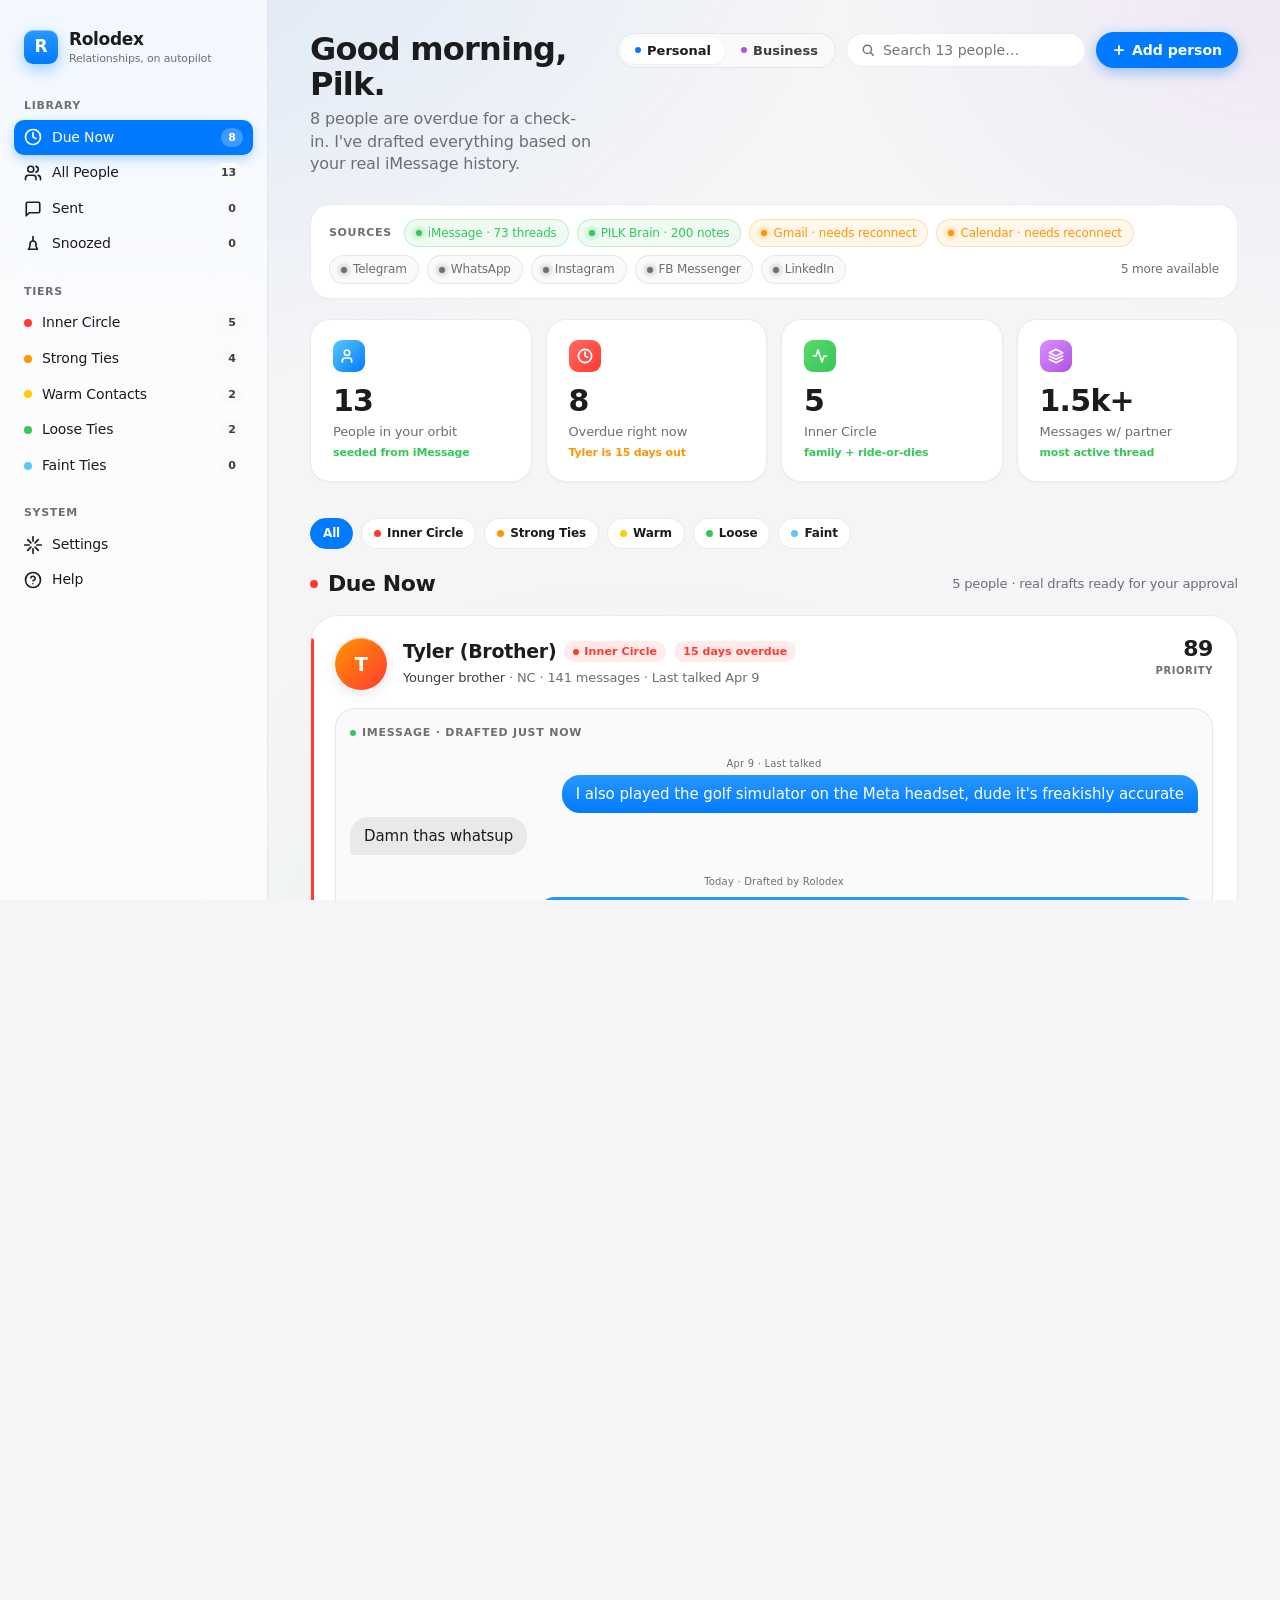
==== app.html @ 4f25acb7 "Initial commit — Rolodex AI session output" ====
<!DOCTYPE html>
<html lang="en">
<head>
  <meta charset="UTF-8">
  <meta name="viewport" content="width=device-width, initial-scale=1.0">
  <meta name="theme-color" content="#007AFF">
  <title>Rolodex — Your relationships, on autopilot</title>
  <style>
    /* ==================================================
       ROLODEX — Apple-grade dashboard
       Designed for macOS Sonoma / iOS 18 aesthetic
       ================================================== */

    :root {
      /* iOS / macOS system colors — light mode */
      --imsg-blue: #007AFF;
      --imsg-blue-dark: #0051D5;
      --imsg-bubble-grad: linear-gradient(180deg, #2997FF 0%, #007AFF 100%);
      --bubble-gray: #E9E9EB;
      --bubble-gray-text: #1c1c1e;

      --red: #FF3B30;
      --orange: #FF9500;
      --yellow: #FFCC00;
      --green: #34C759;
      --teal: #5AC8FA;
      --purple: #AF52DE;
      --pink: #FF2D55;

      --label: #1c1c1e;
      --label-2: #3c3c43;
      --label-3: #6e6e73;
      --label-4: #aeaeb2;

      --bg: #f5f5f7;
      --bg-elev-1: #ffffff;
      --bg-elev-2: #fafafa;
      --bg-tint: rgba(0,122,255,0.06);
      --bg-tint-strong: rgba(0,122,255,0.12);

      --separator: rgba(60,60,67,0.10);
      --separator-strong: rgba(60,60,67,0.18);

      --shadow-sm: 0 1px 2px rgba(0,0,0,0.04);
      --shadow-md: 0 4px 16px rgba(0,0,0,0.06);
      --shadow-lg: 0 16px 40px rgba(0,0,0,0.08);
      --shadow-xl: 0 24px 60px rgba(0,0,0,0.12);

      --radius-sm: 10px;
      --radius-md: 14px;
      --radius-lg: 20px;
      --radius-xl: 28px;
      --radius-pill: 980px;

      --ease-out-quint: cubic-bezier(0.22, 1, 0.36, 1);
      --ease-spring: cubic-bezier(0.34, 1.56, 0.64, 1);
    }

    @media (prefers-color-scheme: dark) {
      :root {
        --bubble-gray: #2c2c2e;
        --bubble-gray-text: #f2f2f7;

        --label: #ffffff;
        --label-2: rgba(235,235,245,0.78);
        --label-3: rgba(235,235,245,0.55);
        --label-4: rgba(235,235,245,0.30);

        --bg: #000000;
        --bg-elev-1: #1c1c1e;
        --bg-elev-2: #2c2c2e;
        --bg-tint: rgba(10,132,255,0.16);
        --bg-tint-strong: rgba(10,132,255,0.28);

        --separator: rgba(255,255,255,0.08);
        --separator-strong: rgba(255,255,255,0.14);

        --shadow-sm: 0 1px 2px rgba(0,0,0,0.20);
        --shadow-md: 0 4px 16px rgba(0,0,0,0.30);
        --shadow-lg: 0 16px 40px rgba(0,0,0,0.40);
        --shadow-xl: 0 24px 60px rgba(0,0,0,0.50);
      }
    }

    *, *::before, *::after { box-sizing: border-box; margin: 0; padding: 0; }

    html, body {
      height: 100%;
      overflow-x: hidden;
    }

    body {
      font-family: -apple-system, BlinkMacSystemFont, "SF Pro Display", "SF Pro Text", "Helvetica Neue", system-ui, sans-serif;
      font-size: 15px;
      line-height: 1.4;
      letter-spacing: -0.01em;
      color: var(--label);
      background: var(--bg);
      -webkit-font-smoothing: antialiased;
      -moz-osx-font-smoothing: grayscale;
      text-rendering: optimizeLegibility;
    }

    /* mesh gradient background for depth */
    body::before {
      content: "";
      position: fixed;
      inset: 0;
      pointer-events: none;
      background:
        radial-gradient(1200px 800px at 10% -10%, rgba(0,122,255,0.10), transparent 60%),
        radial-gradient(800px 600px at 100% 0%, rgba(175,82,222,0.08), transparent 55%),
        radial-gradient(900px 700px at 50% 110%, rgba(52,199,89,0.06), transparent 60%);
      z-index: 0;
    }

    button { font-family: inherit; cursor: pointer; }

    /* =================== APP SHELL =================== */

    .app {
      display: grid;
      grid-template-columns: 268px 1fr;
      min-height: 100vh;
      position: relative;
      z-index: 1;
    }

    /* =================== SIDEBAR =================== */

    .sidebar {
      background: rgba(255,255,255,0.65);
      backdrop-filter: saturate(180%) blur(24px);
      -webkit-backdrop-filter: saturate(180%) blur(24px);
      border-right: 1px solid var(--separator);
      padding: 22px 14px;
      position: sticky;
      top: 0;
      height: 100vh;
      overflow-y: auto;
    }

    @media (prefers-color-scheme: dark) {
      .sidebar { background: rgba(28,28,30,0.65); }
    }

    .brand {
      display: flex;
      align-items: center;
      gap: 11px;
      padding: 6px 10px;
      margin-bottom: 26px;
    }

    .brand-mark {
      width: 34px; height: 34px;
      border-radius: 9px;
      background: var(--imsg-bubble-grad);
      display: grid; place-items: center;
      color: white; font-weight: 700;
      font-size: 17px;
      box-shadow:
        inset 0 1px 0 rgba(255,255,255,0.4),
        0 6px 16px rgba(0,122,255,0.35);
      letter-spacing: -0.02em;
    }

    .brand-name {
      font-size: 17px;
      font-weight: 600;
      letter-spacing: -0.02em;
    }

    .brand-tag {
      font-size: 11px;
      color: var(--label-3);
      margin-top: -1px;
    }

    .nav-section { margin-bottom: 22px; }

    .nav-label {
      font-size: 11px;
      font-weight: 600;
      color: var(--label-3);
      text-transform: uppercase;
      letter-spacing: 0.06em;
      padding: 0 10px;
      margin-bottom: 6px;
    }

    .nav-item {
      display: flex;
      align-items: center;
      gap: 10px;
      padding: 8px 10px;
      border-radius: var(--radius-sm);
      cursor: pointer;
      font-size: 14px;
      font-weight: 500;
      color: var(--label);
      transition: background 0.15s ease, transform 0.15s ease;
      user-select: none;
    }

    .nav-item:hover { background: var(--bg-tint); }
    .nav-item:active { transform: scale(0.98); }

    .nav-item.active {
      background: var(--imsg-blue);
      color: white;
      box-shadow: 0 4px 12px rgba(0,122,255,0.3);
    }
    .nav-item.active .nav-count { background: rgba(255,255,255,0.25); color: white; }

    .nav-icon {
      width: 18px; height: 18px;
      display: grid; place-items: center;
      flex-shrink: 0;
    }

    .nav-icon svg { width: 100%; height: 100%; }

    .nav-label-text { flex: 1; }

    .nav-count {
      font-size: 11px;
      font-weight: 600;
      padding: 2px 7px;
      border-radius: 980px;
      background: var(--bg-elev-2);
      color: var(--label-2);
      min-width: 22px;
      text-align: center;
    }

    .tier-dot {
      width: 8px; height: 8px;
      border-radius: 50%;
      flex-shrink: 0;
    }

    /* =================== MAIN =================== */

    .main {
      padding: 32px 42px 80px;
      max-width: 1240px;
    }

    .topbar {
      display: flex;
      justify-content: space-between;
      align-items: flex-start;
      margin-bottom: 28px;
      gap: 24px;
    }

    .greet h1 {
      font-size: 32px;
      font-weight: 700;
      letter-spacing: -0.025em;
      line-height: 1.1;
    }

    .greet p {
      font-size: 16px;
      color: var(--label-3);
      margin-top: 6px;
      font-weight: 400;
    }

    .topbar-actions {
      display: flex;
      gap: 10px;
      align-items: center;
    }

    .search {
      display: flex;
      align-items: center;
      gap: 8px;
      background: var(--bg-elev-1);
      border: 1px solid var(--separator);
      padding: 8px 14px;
      border-radius: var(--radius-pill);
      width: 240px;
      transition: all 0.2s ease;
    }
    .search:focus-within {
      box-shadow: 0 0 0 4px rgba(0,122,255,0.15);
      border-color: var(--imsg-blue);
    }
    .search input {
      flex: 1;
      border: none;
      outline: none;
      background: transparent;
      font-size: 14px;
      font-family: inherit;
      color: var(--label);
    }
    .search svg { color: var(--label-3); flex-shrink: 0; }

    .btn {
      display: inline-flex;
      align-items: center;
      gap: 6px;
      border: none;
      font-weight: 600;
      transition: all 0.15s var(--ease-out-quint);
      white-space: nowrap;
    }

    .btn-primary {
      background: var(--imsg-blue);
      color: white;
      padding: 10px 16px;
      border-radius: var(--radius-pill);
      font-size: 14px;
      box-shadow: 0 4px 14px rgba(0,122,255,0.4);
    }
    .btn-primary:hover { transform: translateY(-1px); box-shadow: 0 6px 20px rgba(0,122,255,0.5); }
    .btn-primary:active { transform: scale(0.98); }

    .btn-secondary {
      background: var(--bg-elev-1);
      color: var(--label);
      padding: 9px 14px;
      border-radius: var(--radius-pill);
      font-size: 13px;
      border: 1px solid var(--separator);
    }
    .btn-secondary:hover { background: var(--bg-elev-2); }

    .btn-ghost {
      background: transparent;
      color: var(--label-2);
      padding: 8px 12px;
      border-radius: var(--radius-pill);
      font-size: 13px;
    }
    .btn-ghost:hover { background: var(--bg-tint); color: var(--imsg-blue); }

    /* =================== STATS =================== */

    .stats {
      display: grid;
      grid-template-columns: repeat(4, 1fr);
      gap: 14px;
      margin-bottom: 36px;
    }

    .stat {
      background: var(--bg-elev-1);
      border-radius: var(--radius-lg);
      padding: 20px 22px;
      box-shadow: var(--shadow-sm);
      transition: all 0.25s var(--ease-out-quint);
      border: 1px solid var(--separator);
      position: relative;
      overflow: hidden;
    }

    .stat:hover {
      transform: translateY(-2px);
      box-shadow: var(--shadow-md);
    }

    .stat-glyph {
      width: 32px; height: 32px;
      border-radius: 9px;
      display: grid; place-items: center;
      margin-bottom: 14px;
      color: white;
    }

    .stat-glyph.blue { background: linear-gradient(135deg, #5AC8FA, #007AFF); }
    .stat-glyph.red { background: linear-gradient(135deg, #FF6961, #FF3B30); }
    .stat-glyph.green { background: linear-gradient(135deg, #5BD968, #34C759); }
    .stat-glyph.purple { background: linear-gradient(135deg, #DA8FFF, #AF52DE); }

    .stat-value {
      font-size: 30px;
      font-weight: 700;
      letter-spacing: -0.025em;
      line-height: 1;
    }

    .stat-label {
      font-size: 13px;
      color: var(--label-3);
      margin-top: 7px;
      font-weight: 500;
    }

    .stat-delta {
      font-size: 11px;
      color: var(--green);
      margin-top: 4px;
      font-weight: 600;
    }

    /* =================== SECTION HEADER =================== */

    .section-head {
      display: flex;
      justify-content: space-between;
      align-items: baseline;
      margin: 8px 0 16px;
    }

    .section-title {
      font-size: 22px;
      font-weight: 700;
      letter-spacing: -0.02em;
      display: flex;
      align-items: center;
      gap: 10px;
    }

    .section-sub {
      font-size: 13px;
      color: var(--label-3);
    }

    /* =================== PERSON CARD =================== */

    .feed { display: grid; gap: 14px; }

    .card {
      background: var(--bg-elev-1);
      border-radius: var(--radius-xl);
      padding: 22px 24px;
      border: 1px solid var(--separator);
      box-shadow: var(--shadow-sm);
      transition: all 0.3s var(--ease-out-quint);
      position: relative;
      overflow: hidden;
    }

    .card:hover {
      box-shadow: var(--shadow-lg);
      transform: translateY(-2px);
      border-color: var(--separator-strong);
    }

    .card-priority-rail {
      position: absolute;
      left: 0; top: 22px; bottom: 22px;
      width: 3px;
      border-radius: 0 3px 3px 0;
      background: var(--label-4);
    }
    .card.tier-1 .card-priority-rail { background: var(--red); }
    .card.tier-2 .card-priority-rail { background: var(--orange); }
    .card.tier-3 .card-priority-rail { background: var(--yellow); }
    .card.tier-4 .card-priority-rail { background: var(--green); }
    .card.tier-5 .card-priority-rail { background: var(--teal); }

    .card-head {
      display: flex;
      gap: 16px;
      align-items: flex-start;
      margin-bottom: 18px;
    }

    .avatar {
      width: 52px; height: 52px;
      border-radius: 50%;
      display: grid; place-items: center;
      color: white;
      font-weight: 600;
      font-size: 19px;
      letter-spacing: -0.02em;
      flex-shrink: 0;
      box-shadow:
        inset 0 1px 0 rgba(255,255,255,0.30),
        0 4px 14px rgba(0,0,0,0.10);
    }
    .avatar-grad-1 { background: linear-gradient(135deg, #FF9500, #FF3B30); }
    .avatar-grad-2 { background: linear-gradient(135deg, #5AC8FA, #007AFF); }
    .avatar-grad-3 { background: linear-gradient(135deg, #34C759, #00C7BE); }
    .avatar-grad-4 { background: linear-gradient(135deg, #AF52DE, #FF2D55); }
    .avatar-grad-5 { background: linear-gradient(135deg, #FFCC00, #FF9500); }
    .avatar-grad-6 { background: linear-gradient(135deg, #007AFF, #5856D6); }

    .person-info { flex: 1; min-width: 0; }

    .person-name-row {
      display: flex;
      align-items: center;
      gap: 8px;
      flex-wrap: wrap;
    }

    .person-name {
      font-size: 19px;
      font-weight: 700;
      letter-spacing: -0.015em;
    }

    .person-tier-pill {
      display: inline-flex;
      align-items: center;
      gap: 5px;
      font-size: 11px;
      padding: 3px 9px;
      border-radius: var(--radius-pill);
      background: var(--bg-tint);
      color: var(--imsg-blue);
      font-weight: 600;
      letter-spacing: 0.01em;
    }

    .person-tier-pill .dot {
      width: 6px; height: 6px;
      border-radius: 50%;
      background: currentColor;
    }

    .person-meta-line {
      font-size: 13px;
      color: var(--label-3);
      margin-top: 4px;
    }

    .person-meta-line strong { color: var(--label-2); font-weight: 500; }

    .due-pill {
      display: inline-flex;
      align-items: center;
      gap: 4px;
      font-size: 11px;
      padding: 3px 9px;
      border-radius: var(--radius-pill);
      font-weight: 600;
      letter-spacing: 0.01em;
    }
    .due-pill.overdue { background: rgba(255,59,48,0.10); color: var(--red); }
    .due-pill.due-soon { background: rgba(255,149,0,0.10); color: var(--orange); }
    .due-pill.scheduled { background: rgba(52,199,89,0.10); color: var(--green); }

    .priority-score {
      text-align: right;
      flex-shrink: 0;
    }

    .priority-score-num {
      font-size: 22px;
      font-weight: 700;
      letter-spacing: -0.02em;
      line-height: 1;
    }
    .priority-score-label {
      font-size: 10px;
      color: var(--label-3);
      text-transform: uppercase;
      letter-spacing: 0.06em;
      font-weight: 600;
      margin-top: 4px;
    }

    /* iMessage thread preview */
    .imsg {
      background: var(--bg-elev-2);
      border-radius: var(--radius-lg);
      padding: 16px 14px 14px;
      margin-bottom: 14px;
      border: 1px solid var(--separator);
    }

    .imsg-head {
      display: flex;
      align-items: center;
      justify-content: space-between;
      margin-bottom: 10px;
    }

    .imsg-title {
      font-size: 11px;
      color: var(--label-3);
      text-transform: uppercase;
      letter-spacing: 0.07em;
      font-weight: 700;
      display: flex; align-items: center; gap: 6px;
    }

    .imsg-spark {
      display: inline-block;
      width: 6px; height: 6px;
      border-radius: 50%;
      background: var(--green);
      box-shadow: 0 0 0 0 rgba(52,199,89,0.5);
      animation: pulse 2s infinite;
    }

    @keyframes pulse {
      0%, 100% { box-shadow: 0 0 0 0 rgba(52,199,89,0.5); }
      50% { box-shadow: 0 0 0 6px rgba(52,199,89,0); }
    }

    .imsg-body {
      display: flex;
      flex-direction: column;
      gap: 4px;
    }

    .bubble-row {
      display: flex;
      max-width: 100%;
    }
    .bubble-row.outbound { justify-content: flex-end; }
    .bubble-row.inbound { justify-content: flex-start; }

    .bubble {
      max-width: 78%;
      padding: 9px 14px;
      border-radius: 18px;
      font-size: 15px;
      line-height: 1.35;
      letter-spacing: -0.005em;
      word-wrap: break-word;
      position: relative;
    }

    .bubble.outbound {
      background: var(--imsg-bubble-grad);
      color: white;
      border-bottom-right-radius: 4px;
    }
    .bubble.outbound + .bubble.outbound { /* no special handling */ }

    .bubble.inbound {
      background: var(--bubble-gray);
      color: var(--bubble-gray-text);
      border-bottom-left-radius: 4px;
    }

    .bubble-meta {
      font-size: 10px;
      color: var(--label-3);
      text-align: center;
      padding: 6px 0 4px;
      letter-spacing: 0.02em;
    }

    .typing {
      display: inline-flex;
      gap: 3px;
      padding: 12px 14px;
      background: var(--bubble-gray);
      border-radius: 18px;
      border-bottom-left-radius: 4px;
    }
    .typing span {
      width: 6px; height: 6px;
      background: var(--label-3);
      border-radius: 50%;
      animation: typingBounce 1.4s infinite;
    }
    .typing span:nth-child(2) { animation-delay: 0.15s; }
    .typing span:nth-child(3) { animation-delay: 0.3s; }
    @keyframes typingBounce {
      0%, 60%, 100% { transform: translateY(0); opacity: 0.5; }
      30% { transform: translateY(-4px); opacity: 1; }
    }

    /* AI draft callout */
    .ai-draft {
      margin-top: 10px;
      padding: 12px 14px;
      background: linear-gradient(135deg, rgba(0,122,255,0.08), rgba(175,82,222,0.06));
      border: 1px solid rgba(0,122,255,0.15);
      border-radius: var(--radius-md);
      font-size: 13px;
    }
    .ai-draft-head {
      display: flex;
      align-items: center;
      gap: 6px;
      font-weight: 700;
      font-size: 11px;
      color: var(--imsg-blue);
      text-transform: uppercase;
      letter-spacing: 0.06em;
      margin-bottom: 4px;
    }
    .ai-draft-body {
      color: var(--label-2);
      font-style: italic;
      line-height: 1.5;
    }

    /* Card actions */
    .card-actions {
      display: flex;
      gap: 8px;
      flex-wrap: wrap;
      align-items: center;
    }

    .icon-btn {
      width: 36px; height: 36px;
      display: grid; place-items: center;
      border-radius: var(--radius-pill);
      background: var(--bg-elev-2);
      color: var(--label-2);
      border: 1px solid var(--separator);
      transition: all 0.15s var(--ease-out-quint);
    }
    .icon-btn:hover {
      transform: translateY(-1px);
      color: var(--imsg-blue);
      border-color: var(--imsg-blue);
    }

    .send-btn {
      background: var(--imsg-blue);
      color: white;
      padding: 9px 16px;
      border-radius: var(--radius-pill);
      font-size: 13px;
      font-weight: 600;
      border: none;
      box-shadow: 0 4px 12px rgba(0,122,255,0.35);
      display: inline-flex;
      align-items: center;
      gap: 6px;
      transition: all 0.2s var(--ease-out-quint);
    }
    .send-btn:hover { transform: translateY(-1px); box-shadow: 0 6px 16px rgba(0,122,255,0.45); }
    .send-btn:active { transform: scale(0.97); }
    .send-btn svg { transition: transform 0.3s var(--ease-spring); }
    .send-btn:hover svg { transform: translateX(2px) rotate(20deg); }

    .actions-spacer { flex: 1; }

    /* =================== INSIGHTS RAIL =================== */

    .insights-grid {
      display: grid;
      grid-template-columns: 1fr 1fr;
      gap: 16px;
      margin: 36px 0;
    }

    .insight-card {
      background: var(--bg-elev-1);
      border-radius: var(--radius-lg);
      padding: 20px 22px;
      border: 1px solid var(--separator);
      box-shadow: var(--shadow-sm);
    }

    .insight-card h3 {
      font-size: 14px;
      font-weight: 600;
      margin-bottom: 14px;
      color: var(--label-2);
      display: flex; align-items: center; gap: 8px;
    }

    .activity-list {
      display: flex;
      flex-direction: column;
      gap: 12px;
    }

    .activity-row {
      display: flex;
      gap: 10px;
      align-items: flex-start;
      font-size: 13px;
    }

    .activity-dot {
      width: 8px; height: 8px;
      border-radius: 50%;
      margin-top: 5px;
      flex-shrink: 0;
    }
    .activity-dot.green { background: var(--green); }
    .activity-dot.blue { background: var(--imsg-blue); }
    .activity-dot.orange { background: var(--orange); }

    .activity-text { flex: 1; color: var(--label-2); }
    .activity-text strong { color: var(--label); font-weight: 600; }
    .activity-time { color: var(--label-3); font-size: 11px; }

    /* =================== TIER LEGEND =================== */

    .tier-bar {
      display: flex;
      gap: 8px;
      margin-bottom: 20px;
      flex-wrap: wrap;
    }
    .tier-chip {
      padding: 6px 12px;
      border-radius: var(--radius-pill);
      font-size: 12px;
      font-weight: 600;
      background: var(--bg-elev-1);
      border: 1px solid var(--separator);
      cursor: pointer;
      display: inline-flex;
      align-items: center;
      gap: 6px;
      transition: all 0.15s ease;
      user-select: none;
    }
    .tier-chip:hover { background: var(--bg-elev-2); }
    .tier-chip.active { background: var(--imsg-blue); color: white; border-color: var(--imsg-blue); }
    .tier-chip .dot { width: 7px; height: 7px; border-radius: 50%; }

    /* =================== EMPTY / FOOTER =================== */

    .footer-cta {
      margin-top: 40px;
      padding: 30px;
      background: linear-gradient(135deg, rgba(0,122,255,0.08), rgba(175,82,222,0.05));
      border: 1px solid rgba(0,122,255,0.15);
      border-radius: var(--radius-xl);
      text-align: center;
    }

    .footer-cta h3 {
      font-size: 22px;
      font-weight: 700;
      letter-spacing: -0.02em;
      margin-bottom: 6px;
    }
    .footer-cta p {
      font-size: 14px;
      color: var(--label-3);
      margin-bottom: 16px;
    }

    /* =================== MODAL =================== */

    .modal-backdrop {
      position: fixed;
      inset: 0;
      background: rgba(0,0,0,0.4);
      backdrop-filter: blur(8px);
      -webkit-backdrop-filter: blur(8px);
      display: none;
      align-items: center;
      justify-content: center;
      z-index: 100;
      animation: fadeIn 0.25s ease forwards;
    }
    .modal-backdrop.show { display: flex; }

    @keyframes fadeIn {
      from { opacity: 0; }
      to { opacity: 1; }
    }

    .modal {
      background: var(--bg-elev-1);
      border-radius: var(--radius-xl);
      width: 92%;
      max-width: 480px;
      max-height: 90vh;
      overflow-y: auto;
      padding: 28px;
      box-shadow: var(--shadow-xl);
      animation: pop 0.35s var(--ease-spring) forwards;
    }

    @keyframes pop {
      from { transform: scale(0.92) translateY(20px); opacity: 0; }
      to { transform: scale(1) translateY(0); opacity: 1; }
    }

    .modal h2 {
      font-size: 22px;
      font-weight: 700;
      letter-spacing: -0.02em;
      margin-bottom: 4px;
    }
    .modal p.sub { font-size: 14px; color: var(--label-3); margin-bottom: 20px; }

    .field { margin-bottom: 14px; }
    .field label {
      font-size: 12px;
      font-weight: 600;
      color: var(--label-2);
      text-transform: uppercase;
      letter-spacing: 0.05em;
      display: block;
      margin-bottom: 6px;
    }
    .field input, .field select, .field textarea {
      width: 100%;
      padding: 11px 14px;
      border: 1px solid var(--separator);
      border-radius: var(--radius-md);
      background: var(--bg-elev-2);
      font-size: 15px;
      font-family: inherit;
      color: var(--label);
      transition: all 0.15s ease;
    }
    .field input:focus, .field select:focus, .field textarea:focus {
      outline: none;
      border-color: var(--imsg-blue);
      box-shadow: 0 0 0 4px rgba(0,122,255,0.15);
    }
    .field textarea { min-height: 70px; resize: vertical; }

    .field-row {
      display: grid;
      grid-template-columns: 1fr 1fr;
      gap: 12px;
    }

    .modal-actions {
      display: flex;
      gap: 10px;
      justify-content: flex-end;
      margin-top: 20px;
    }

    /* =================== TOAST =================== */

    .toast {
      position: fixed;
      bottom: 30px; left: 50%;
      transform: translateX(-50%) translateY(100px);
      background: var(--label);
      color: var(--bg);
      padding: 12px 20px;
      border-radius: var(--radius-pill);
      font-size: 14px;
      font-weight: 500;
      box-shadow: var(--shadow-lg);
      opacity: 0;
      transition: all 0.4s var(--ease-spring);
      z-index: 200;
      display: inline-flex;
      align-items: center;
      gap: 8px;
    }
    .toast.show {
      opacity: 1;
      transform: translateX(-50%) translateY(0);
    }

    /* =================== UTIL =================== */
    .hidden { display: none !important; }

    /* =================== PROFILE PICKER =================== */
    .profile-picker {
      display: inline-flex;
      background: var(--bg-elev-2);
      border: 1px solid var(--separator);
      padding: 3px;
      border-radius: var(--radius-pill);
      gap: 2px;
    }
    .profile-pill {
      padding: 6px 14px;
      border-radius: var(--radius-pill);
      font-size: 13px;
      font-weight: 600;
      color: var(--label-2);
      cursor: pointer;
      border: none;
      background: transparent;
      transition: all 0.15s var(--ease-out-quint);
      display: inline-flex;
      align-items: center;
      gap: 6px;
    }
    .profile-pill:hover { color: var(--label); }
    .profile-pill.active {
      background: var(--bg-elev-1);
      color: var(--label);
      box-shadow: 0 1px 4px rgba(0,0,0,0.06);
    }
    .profile-pill .dot { width: 6px; height: 6px; border-radius: 50%; }

    /* =================== DATA SOURCES STRIP =================== */
    .sources-strip {
      display: flex;
      gap: 8px;
      flex-wrap: wrap;
      padding: 14px 18px;
      background: var(--bg-elev-1);
      border: 1px solid var(--separator);
      border-radius: var(--radius-lg);
      margin-bottom: 20px;
      align-items: center;
    }
    .sources-label {
      font-size: 11px;
      color: var(--label-3);
      text-transform: uppercase;
      letter-spacing: 0.06em;
      font-weight: 700;
      margin-right: 4px;
      flex-shrink: 0;
    }
    .source-chip {
      display: inline-flex;
      align-items: center;
      gap: 6px;
      padding: 5px 11px;
      border-radius: var(--radius-pill);
      font-size: 12px;
      font-weight: 500;
      background: var(--bg-elev-2);
      border: 1px solid var(--separator);
      color: var(--label-2);
      transition: all 0.15s ease;
      cursor: pointer;
      user-select: none;
    }
    .source-chip:hover { border-color: var(--separator-strong); transform: translateY(-1px); }
    .source-chip.connected { background: rgba(52,199,89,0.08); color: var(--green); border-color: rgba(52,199,89,0.25); }
    .source-chip.warning { background: rgba(255,149,0,0.08); color: var(--orange); border-color: rgba(255,149,0,0.25); }
    .source-chip.pending { background: var(--bg-elev-2); color: var(--label-3); }
    .source-chip .status-dot {
      width: 6px; height: 6px;
      border-radius: 50%;
      background: currentColor;
      box-shadow: 0 0 6px currentColor;
    }
    .source-chip .status-dot.pulse {
      animation: pulse 2s infinite;
    }

    /* RESPONSIVE — small screens fold sidebar */
    @media (max-width: 900px) {
      .app { grid-template-columns: 1fr; }
      .sidebar { position: relative; height: auto; }
      .stats { grid-template-columns: repeat(2, 1fr); }
      .insights-grid { grid-template-columns: 1fr; }
      .main { padding: 22px 18px 60px; }
    }
  </style>
</head>
<body>
  <div class="app">
    <!-- ====== SIDEBAR ====== -->
    <aside class="sidebar">
      <div class="brand">
        <div class="brand-mark">R</div>
        <div>
          <div class="brand-name">Rolodex</div>
          <div class="brand-tag">Relationships, on autopilot</div>
        </div>
      </div>

      <div class="nav-section">
        <div class="nav-label">Library</div>
        <div class="nav-item active">
          <div class="nav-icon"><svg viewBox="0 0 24 24" fill="none" stroke="currentColor" stroke-width="2.2" stroke-linecap="round" stroke-linejoin="round"><circle cx="12" cy="12" r="10"/><polyline points="12 6 12 12 16 14"/></svg></div>
          <span class="nav-label-text">Due Now</span>
          <span class="nav-count">8</span>
        </div>
        <div class="nav-item">
          <div class="nav-icon"><svg viewBox="0 0 24 24" fill="none" stroke="currentColor" stroke-width="2.2" stroke-linecap="round" stroke-linejoin="round"><path d="M16 21v-2a4 4 0 0 0-4-4H6a4 4 0 0 0-4 4v2"/><circle cx="9" cy="7" r="4"/><path d="M22 21v-2a4 4 0 0 0-3-3.87"/><path d="M16 3.13a4 4 0 0 1 0 7.75"/></svg></div>
          <span class="nav-label-text">All People</span>
          <span class="nav-count">13</span>
        </div>
        <div class="nav-item">
          <div class="nav-icon"><svg viewBox="0 0 24 24" fill="none" stroke="currentColor" stroke-width="2.2" stroke-linecap="round" stroke-linejoin="round"><path d="M21 15a2 2 0 0 1-2 2H7l-4 4V5a2 2 0 0 1 2-2h14a2 2 0 0 1 2 2z"/></svg></div>
          <span class="nav-label-text">Sent</span>
          <span class="nav-count">0</span>
        </div>
        <div class="nav-item">
          <div class="nav-icon"><svg viewBox="0 0 24 24" fill="none" stroke="currentColor" stroke-width="2.2" stroke-linecap="round" stroke-linejoin="round"><path d="M12 2v6m0 0a4 4 0 0 0-4 4v3l-2 4h12l-2-4v-3a4 4 0 0 0-4-4z"/></svg></div>
          <span class="nav-label-text">Snoozed</span>
          <span class="nav-count">0</span>
        </div>
      </div>

      <div class="nav-section">
        <div class="nav-label">Tiers</div>
        <div class="nav-item"><div class="tier-dot" style="background: var(--red)"></div><span class="nav-label-text">Inner Circle</span><span class="nav-count">5</span></div>
        <div class="nav-item"><div class="tier-dot" style="background: var(--orange)"></div><span class="nav-label-text">Strong Ties</span><span class="nav-count">4</span></div>
        <div class="nav-item"><div class="tier-dot" style="background: var(--yellow)"></div><span class="nav-label-text">Warm Contacts</span><span class="nav-count">2</span></div>
        <div class="nav-item"><div class="tier-dot" style="background: var(--green)"></div><span class="nav-label-text">Loose Ties</span><span class="nav-count">2</span></div>
        <div class="nav-item"><div class="tier-dot" style="background: var(--teal)"></div><span class="nav-label-text">Faint Ties</span><span class="nav-count">0</span></div>
      </div>

      <div class="nav-section">
        <div class="nav-label">System</div>
        <div class="nav-item">
          <div class="nav-icon"><svg viewBox="0 0 24 24" fill="none" stroke="currentColor" stroke-width="2.2" stroke-linecap="round" stroke-linejoin="round"><path d="M12 1v6m0 10v6M1 12h6m10 0h6M4.93 4.93l4.24 4.24m5.66 5.66l4.24 4.24M4.93 19.07l4.24-4.24m5.66-5.66l4.24-4.24"/></svg></div>
          <span class="nav-label-text">Settings</span>
        </div>
        <div class="nav-item">
          <div class="nav-icon"><svg viewBox="0 0 24 24" fill="none" stroke="currentColor" stroke-width="2.2" stroke-linecap="round" stroke-linejoin="round"><circle cx="12" cy="12" r="10"/><path d="M9.09 9a3 3 0 0 1 5.83 1c0 2-3 3-3 3"/><line x1="12" y1="17" x2="12.01" y2="17"/></svg></div>
          <span class="nav-label-text">Help</span>
        </div>
      </div>
    </aside>

    <!-- ====== MAIN ====== -->
    <main class="main">
      <div class="topbar">
        <div class="greet">
          <h1 id="greet-line">Good morning, Pilk.</h1>
          <p id="greet-sub">8 people are overdue for a check-in. I've drafted everything based on your real iMessage history.</p>
        </div>
        <div class="topbar-actions">
          <div class="profile-picker" role="tablist">
            <button class="profile-pill active" onclick="switchProfile(this, 'personal')">
              <span class="dot" style="background:var(--imsg-blue)"></span>Personal
            </button>
            <button class="profile-pill" onclick="switchProfile(this, 'business')">
              <span class="dot" style="background:var(--purple)"></span>Business
            </button>
          </div>
          <div class="search">
            <svg width="14" height="14" viewBox="0 0 24 24" fill="none" stroke="currentColor" stroke-width="2.5" stroke-linecap="round" stroke-linejoin="round"><circle cx="11" cy="11" r="7"/><line x1="21" y1="21" x2="16.65" y2="16.65"/></svg>
            <input placeholder="Search 13 people…">
          </div>
          <button class="btn btn-primary" onclick="openAddPerson()">
            <svg width="14" height="14" viewBox="0 0 24 24" fill="none" stroke="currentColor" stroke-width="3" stroke-linecap="round" stroke-linejoin="round"><line x1="12" y1="5" x2="12" y2="19"/><line x1="5" y1="12" x2="19" y2="12"/></svg>
            Add person
          </button>
        </div>
      </div>

      <!-- DATA SOURCES STRIP -->
      <div class="sources-strip">
        <span class="sources-label">Sources</span>
        <span class="source-chip connected" title="73 threads ingested from your Mac">
          <span class="status-dot pulse"></span>iMessage · 73 threads
        </span>
        <span class="source-chip connected" title="200 brain notes indexed">
          <span class="status-dot"></span>PILK Brain · 200 notes
        </span>
        <span class="source-chip warning" title="Token expired — needs reconnect">
          <span class="status-dot"></span>Gmail · needs reconnect
        </span>
        <span class="source-chip warning" title="Connect Calendar in Settings">
          <span class="status-dot"></span>Calendar · needs reconnect
        </span>
        <span class="source-chip pending" title="Coming soon">
          <span class="status-dot"></span>Telegram
        </span>
        <span class="source-chip pending" title="Upload chat export to enable">
          <span class="status-dot"></span>WhatsApp
        </span>
        <span class="source-chip pending" title="Chrome extension — Phase 4">
          <span class="status-dot"></span>Instagram
        </span>
        <span class="source-chip pending" title="Chrome extension — Phase 4">
          <span class="status-dot"></span>FB Messenger
        </span>
        <span class="source-chip pending" title="Phase 4">
          <span class="status-dot"></span>LinkedIn
        </span>
        <span style="margin-left:auto; font-size:12px; color:var(--label-3);">5 more available</span>
      </div>

      <!-- STATS -->
      <div class="stats">
        <div class="stat">
          <div class="stat-glyph blue"><svg width="16" height="16" viewBox="0 0 24 24" fill="none" stroke="currentColor" stroke-width="2.5" stroke-linecap="round" stroke-linejoin="round"><path d="M16 21v-2a4 4 0 0 0-4-4H6a4 4 0 0 0-4 4v2"/><circle cx="9" cy="7" r="4"/></svg></div>
          <div class="stat-value">13</div>
          <div class="stat-label">People in your orbit</div>
          <div class="stat-delta">seeded from iMessage</div>
        </div>
        <div class="stat">
          <div class="stat-glyph red"><svg width="16" height="16" viewBox="0 0 24 24" fill="none" stroke="currentColor" stroke-width="2.5" stroke-linecap="round" stroke-linejoin="round"><circle cx="12" cy="12" r="10"/><polyline points="12 6 12 12 16 14"/></svg></div>
          <div class="stat-value">8</div>
          <div class="stat-label">Overdue right now</div>
          <div class="stat-delta" style="color:var(--orange)">Tyler is 15 days out</div>
        </div>
        <div class="stat">
          <div class="stat-glyph green"><svg width="16" height="16" viewBox="0 0 24 24" fill="none" stroke="currentColor" stroke-width="2.5" stroke-linecap="round" stroke-linejoin="round"><polyline points="22 12 18 12 15 21 9 3 6 12 2 12"/></svg></div>
          <div class="stat-value">5</div>
          <div class="stat-label">Inner Circle</div>
          <div class="stat-delta">family + ride-or-dies</div>
        </div>
        <div class="stat">
          <div class="stat-glyph purple"><svg width="16" height="16" viewBox="0 0 24 24" fill="none" stroke="currentColor" stroke-width="2.5" stroke-linecap="round" stroke-linejoin="round"><path d="M12 2L2 7l10 5 10-5-10-5z"/><path d="M2 17l10 5 10-5"/><path d="M2 12l10 5 10-5"/></svg></div>
          <div class="stat-value">1.5k+</div>
          <div class="stat-label">Messages w/ partner</div>
          <div class="stat-delta">most active thread</div>
        </div>
      </div>

      <!-- TIER BAR / FILTERS -->
      <div class="tier-bar">
        <div class="tier-chip active">All</div>
        <div class="tier-chip"><span class="dot" style="background:var(--red)"></span>Inner Circle</div>
        <div class="tier-chip"><span class="dot" style="background:var(--orange)"></span>Strong Ties</div>
        <div class="tier-chip"><span class="dot" style="background:var(--yellow)"></span>Warm</div>
        <div class="tier-chip"><span class="dot" style="background:var(--green)"></span>Loose</div>
        <div class="tier-chip"><span class="dot" style="background:var(--teal)"></span>Faint</div>
      </div>

      <!-- DUE NOW SECTION -->
      <div class="section-head">
        <div class="section-title">
          <span style="display:inline-block;width:8px;height:8px;border-radius:50%;background:var(--red);box-shadow:0 0 0 0 rgba(255,59,48,0.5);animation:pulse 2s infinite"></span>
          Due Now
        </div>
        <span class="section-sub">5 people · real drafts ready for your approval</span>
      </div>

      <div class="feed" id="feed">
        <!-- ============= CARD 1: Tyler (Brother) ============= -->
        <article class="card tier-1">
          <div class="card-priority-rail"></div>
          <div class="card-head">
            <div class="avatar avatar-grad-1">T</div>
            <div class="person-info">
              <div class="person-name-row">
                <div class="person-name">Tyler (Brother)</div>
                <span class="person-tier-pill" style="background:rgba(255,59,48,0.10);color:var(--red)"><span class="dot" style="background:var(--red)"></span>Inner Circle</span>
                <span class="due-pill overdue">15 days overdue</span>
              </div>
              <div class="person-meta-line">
                <strong>Younger brother</strong> · NC · 141 messages · Last talked Apr 9
              </div>
            </div>
            <div class="priority-score">
              <div class="priority-score-num">89</div>
              <div class="priority-score-label">Priority</div>
            </div>
          </div>

          <div class="imsg">
            <div class="imsg-head">
              <div class="imsg-title"><span class="imsg-spark"></span>iMessage · drafted just now</div>
            </div>
            <div class="bubble-meta">Apr 9 · Last talked</div>
            <div class="imsg-body">
              <div class="bubble-row outbound"><div class="bubble outbound">I also played the golf simulator on the Meta headset, dude it's freakishly accurate</div></div>
              <div class="bubble-row inbound"><div class="bubble inbound">Damn thas whatsup</div></div>
              <div class="bubble-meta" style="margin-top:10px">Today · Drafted by Rolodex</div>
              <div class="bubble-row outbound"><div class="bubble outbound">yo bro hornets are a war crime rn lmao. wanna hop on Ark this weekend? also I finally got Jarvis stable, he's not DMing strangers anymore 😂</div></div>
            </div>
            <div class="ai-draft">
              <div class="ai-draft-head">
                <svg width="11" height="11" viewBox="0 0 24 24" fill="currentColor"><path d="M12 2l2.4 7.4H22l-6.2 4.5 2.4 7.4L12 16.8l-6.2 4.5 2.4-7.4L2 9.4h7.6z"/></svg>
                Why this message
              </div>
              <div class="ai-draft-body">
                Pulls a callback to your last convo (Meta Quest golf) + the running PILK / Jarvis joke. Hornets reference because you both bond over the team's losses. Tone matched to your usual "yo bro" lowercase pattern.
              </div>
            </div>
          </div>

          <div class="card-actions">
            <button class="icon-btn" title="Edit draft"><svg width="14" height="14" viewBox="0 0 24 24" fill="none" stroke="currentColor" stroke-width="2.2" stroke-linecap="round" stroke-linejoin="round"><path d="M11 4H4a2 2 0 0 0-2 2v14a2 2 0 0 0 2 2h14a2 2 0 0 0 2-2v-7"/><path d="M18.5 2.5a2.121 2.121 0 0 1 3 3L12 15l-4 1 1-4 9.5-9.5z"/></svg></button>
            <button class="icon-btn" title="Regenerate"><svg width="14" height="14" viewBox="0 0 24 24" fill="none" stroke="currentColor" stroke-width="2.2" stroke-linecap="round" stroke-linejoin="round"><polyline points="23 4 23 10 17 10"/><polyline points="1 20 1 14 7 14"/><path d="M3.51 9a9 9 0 0 1 14.85-3.36L23 10M1 14l4.64 4.36A9 9 0 0 0 20.49 15"/></svg></button>
            <button class="icon-btn" title="Snooze"><svg width="14" height="14" viewBox="0 0 24 24" fill="none" stroke="currentColor" stroke-width="2.2" stroke-linecap="round" stroke-linejoin="round"><path d="M12 2v6m0 0a4 4 0 0 0-4 4v3l-2 4h12l-2-4v-3a4 4 0 0 0-4-4z"/></svg></button>
            <div class="actions-spacer"></div>
            <button class="btn btn-secondary">View profile</button>
            <button class="send-btn" onclick="sendDraft(this, 'Tyler')">
              Send to Tyler
              <svg width="12" height="12" viewBox="0 0 24 24" fill="none" stroke="currentColor" stroke-width="2.5" stroke-linecap="round" stroke-linejoin="round"><line x1="5" y1="12" x2="19" y2="12"/><polyline points="12 5 19 12 12 19"/></svg>
            </button>
          </div>
        </article>

        <!-- ============= CARD 2: Dad ============= -->
        <article class="card tier-1">
          <div class="card-priority-rail"></div>
          <div class="card-head">
            <div class="avatar avatar-grad-2">D</div>
            <div class="person-info">
              <div class="person-name-row">
                <div class="person-name">Dad</div>
                <span class="person-tier-pill" style="background:rgba(255,59,48,0.10);color:var(--red)"><span class="dot" style="background:var(--red)"></span>Inner Circle</span>
                <span class="due-pill overdue">6 days overdue</span>
              </div>
              <div class="person-meta-line">
                <strong>Father · Former coach</strong> · 94 messages · Last talked Apr 18
              </div>
            </div>
            <div class="priority-score">
              <div class="priority-score-num">90</div>
              <div class="priority-score-label">Priority</div>
            </div>
          </div>

          <div class="imsg">
            <div class="imsg-head">
              <div class="imsg-title"><span class="imsg-spark"></span>iMessage · drafted just now</div>
            </div>
            <div class="bubble-meta">Apr 18 · Last talked (Hornets blowout)</div>
            <div class="imsg-body">
              <div class="bubble-row outbound"><div class="bubble outbound">This is why I don't watch sports dude I just get too goddamn angry</div></div>
              <div class="bubble-row inbound"><div class="bubble inbound">We definitely look like clowns</div></div>
              <div class="bubble-meta" style="margin-top:10px">Today · Drafted by Rolodex</div>
              <div class="bubble-row outbound"><div class="bubble outbound">Pop — saw a clip on barrel whip and rotation→linear marriage that was literally what you taught me at 12. Insane how ahead you were. How's everything? Hornets still a wreck lol</div></div>
            </div>
            <div class="ai-draft">
              <div class="ai-draft-head">
                <svg width="11" height="11" viewBox="0 0 24 24" fill="currentColor"><path d="M12 2l2.4 7.4H22l-6.2 4.5 2.4 7.4L12 16.8l-6.2 4.5 2.4-7.4L2 9.4h7.6z"/></svg>
                Why this message
              </div>
              <div class="ai-draft-body">
                Callback to your March hitting-mechanics convo where he said "I almost felt like cheating other kids." Hornets reference because you bonded over watching them. Tone is warmer than your peer threads — full sentences, "Pop", proper punctuation.
              </div>
            </div>
          </div>

          <div class="card-actions">
            <button class="icon-btn" title="Edit draft"><svg width="14" height="14" viewBox="0 0 24 24" fill="none" stroke="currentColor" stroke-width="2.2" stroke-linecap="round" stroke-linejoin="round"><path d="M11 4H4a2 2 0 0 0-2 2v14a2 2 0 0 0 2 2h14a2 2 0 0 0 2-2v-7"/><path d="M18.5 2.5a2.121 2.121 0 0 1 3 3L12 15l-4 1 1-4 9.5-9.5z"/></svg></button>
            <button class="icon-btn" title="Regenerate"><svg width="14" height="14" viewBox="0 0 24 24" fill="none" stroke="currentColor" stroke-width="2.2" stroke-linecap="round" stroke-linejoin="round"><polyline points="23 4 23 10 17 10"/><polyline points="1 20 1 14 7 14"/><path d="M3.51 9a9 9 0 0 1 14.85-3.36L23 10M1 14l4.64 4.36A9 9 0 0 0 20.49 15"/></svg></button>
            <button class="icon-btn" title="Snooze"><svg width="14" height="14" viewBox="0 0 24 24" fill="none" stroke="currentColor" stroke-width="2.2" stroke-linecap="round" stroke-linejoin="round"><path d="M12 2v6m0 0a4 4 0 0 0-4 4v3l-2 4h12l-2-4v-3a4 4 0 0 0-4-4z"/></svg></button>
            <div class="actions-spacer"></div>
            <button class="btn btn-secondary">View profile</button>
            <button class="send-btn" onclick="sendDraft(this, 'Dad')">
              Send to Dad
              <svg width="12" height="12" viewBox="0 0 24 24" fill="none" stroke="currentColor" stroke-width="2.5" stroke-linecap="round" stroke-linejoin="round"><line x1="5" y1="12" x2="19" y2="12"/><polyline points="12 5 19 12 12 19"/></svg>
            </button>
          </div>
        </article>

        <!-- ============= CARD 3: Best Buddy ============= -->
        <article class="card tier-1">
          <div class="card-priority-rail"></div>
          <div class="card-head">
            <div class="avatar avatar-grad-3">B</div>
            <div class="person-info">
              <div class="person-name-row">
                <div class="person-name">Best Buddy <span style="color:var(--label-3);font-weight:500;font-size:13px">· (727) 4133</span></div>
                <span class="person-tier-pill" style="background:rgba(255,59,48,0.10);color:var(--red)"><span class="dot" style="background:var(--red)"></span>Inner Circle</span>
                <span class="due-pill overdue">4 days overdue</span>
              </div>
              <div class="person-meta-line">
                <strong>Closest friend in St Pete</strong> · 264 messages · Watches Mack · Last talked Apr 20
              </div>
            </div>
            <div class="priority-score">
              <div class="priority-score-num">88</div>
              <div class="priority-score-label">Priority</div>
            </div>
          </div>

          <div class="imsg">
            <div class="imsg-head">
              <div class="imsg-title"><span class="imsg-spark"></span>iMessage · drafted just now</div>
            </div>
            <div class="bubble-meta">Apr 20 · Last talked (AI / VR / future of jobs)</div>
            <div class="imsg-body">
              <div class="bubble-row outbound"><div class="bubble outbound">First started with AI then just snowballed</div></div>
              <div class="bubble-row inbound"><div class="bubble inbound">Wyd this weekend?</div></div>
              <div class="bubble-meta" style="margin-top:10px">Today · Drafted by Rolodex</div>
              <div class="bubble-row outbound"><div class="bubble outbound">yo bro mack good? the system is finally stable I want you to see it. let's golf saturday or arc raiders sunday — your call. the peanut clip you sent still cracking me up</div></div>
            </div>
            <div class="ai-draft">
              <div class="ai-draft-head">
                <svg width="11" height="11" viewBox="0 0 24 24" fill="currentColor"><path d="M12 2l2.4 7.4H22l-6.2 4.5 2.4 7.4L12 16.8l-6.2 4.5 2.4-7.4L2 9.4h7.6z"/></svg>
                Why this message
              </div>
              <div class="ai-draft-body">
                Callback to "wyd this weekend" — he asked, you didn't answer. References Mack (his dog), Arc Raiders + the Peanut clip you both laughed at. Lowercase casual tone matched to your usual.
              </div>
            </div>
          </div>

          <div class="card-actions">
            <button class="icon-btn"><svg width="14" height="14" viewBox="0 0 24 24" fill="none" stroke="currentColor" stroke-width="2.2" stroke-linecap="round" stroke-linejoin="round"><path d="M11 4H4a2 2 0 0 0-2 2v14a2 2 0 0 0 2 2h14a2 2 0 0 0 2-2v-7"/><path d="M18.5 2.5a2.121 2.121 0 0 1 3 3L12 15l-4 1 1-4 9.5-9.5z"/></svg></button>
            <button class="icon-btn"><svg width="14" height="14" viewBox="0 0 24 24" fill="none" stroke="currentColor" stroke-width="2.2" stroke-linecap="round" stroke-linejoin="round"><polyline points="23 4 23 10 17 10"/><polyline points="1 20 1 14 7 14"/><path d="M3.51 9a9 9 0 0 1 14.85-3.36L23 10M1 14l4.64 4.36A9 9 0 0 0 20.49 15"/></svg></button>
            <button class="icon-btn"><svg width="14" height="14" viewBox="0 0 24 24" fill="none" stroke="currentColor" stroke-width="2.2" stroke-linecap="round" stroke-linejoin="round"><path d="M12 2v6m0 0a4 4 0 0 0-4 4v3l-2 4h12l-2-4v-3a4 4 0 0 0-4-4z"/></svg></button>
            <div class="actions-spacer"></div>
            <button class="btn btn-secondary">View profile</button>
            <button class="send-btn" onclick="sendDraft(this, 'Buddy')">
              Send
              <svg width="12" height="12" viewBox="0 0 24 24" fill="none" stroke="currentColor" stroke-width="2.5" stroke-linecap="round" stroke-linejoin="round"><line x1="5" y1="12" x2="19" y2="12"/><polyline points="12 5 19 12 12 19"/></svg>
            </button>
          </div>
        </article>

        <!-- ============= CARD 4: Juliet ============= -->
        <article class="card tier-2">
          <div class="card-priority-rail"></div>
          <div class="card-head">
            <div class="avatar avatar-grad-4">J</div>
            <div class="person-info">
              <div class="person-name-row">
                <div class="person-name">Juliet</div>
                <span class="person-tier-pill"><span class="dot" style="background:var(--orange)"></span>Strong Tie</span>
                <span class="due-pill overdue">5 days overdue</span>
              </div>
              <div class="person-meta-line">
                <strong>Skyway client</strong> · Sober content creator · 23k followers · AMIRO + Core Medical
              </div>
            </div>
            <div class="priority-score">
              <div class="priority-score-num">76</div>
              <div class="priority-score-label">Priority</div>
            </div>
          </div>

          <div class="imsg">
            <div class="imsg-head">
              <div class="imsg-title"><span class="imsg-spark"></span>iMessage · drafted just now</div>
            </div>
            <div class="bubble-meta">Apr 23 · Last (Boris Cherny Opus 4.7 tips)</div>
            <div class="imsg-body">
              <div class="bubble-row inbound"><div class="bubble inbound">6 Tips for Getting More Out of Opus 4.7 - From Boris Cherny</div></div>
              <div class="bubble-meta" style="margin-top:10px">Today · Drafted by Rolodex</div>
              <div class="bubble-row outbound"><div class="bubble outbound">Hey J — your Glow + Reta + NAD post crushed last week, that hook ripped. Got 3 new angles for the AMIRO mask I think will pop on TikTok. You free for a 15min strategy this week?</div></div>
            </div>
            <div class="ai-draft">
              <div class="ai-draft-head">
                <svg width="11" height="11" viewBox="0 0 24 24" fill="currentColor"><path d="M12 2l2.4 7.4H22l-6.2 4.5 2.4 7.4L12 16.8l-6.2 4.5 2.4-7.4L2 9.4h7.6z"/></svg>
                Why this message
              </div>
              <div class="ai-draft-body">
                Mixed business + warmth — references her actual Glow/Reta peptide post (real callback). Tone matches your professional-but-friendly voice with managed creators. CTA is low-friction (15 min).
              </div>
            </div>
          </div>

          <div class="card-actions">
            <button class="icon-btn"><svg width="14" height="14" viewBox="0 0 24 24" fill="none" stroke="currentColor" stroke-width="2.2" stroke-linecap="round" stroke-linejoin="round"><path d="M11 4H4a2 2 0 0 0-2 2v14a2 2 0 0 0 2 2h14a2 2 0 0 0 2-2v-7"/><path d="M18.5 2.5a2.121 2.121 0 0 1 3 3L12 15l-4 1 1-4 9.5-9.5z"/></svg></button>
            <button class="icon-btn"><svg width="14" height="14" viewBox="0 0 24 24" fill="none" stroke="currentColor" stroke-width="2.2" stroke-linecap="round" stroke-linejoin="round"><polyline points="23 4 23 10 17 10"/><polyline points="1 20 1 14 7 14"/><path d="M3.51 9a9 9 0 0 1 14.85-3.36L23 10M1 14l4.64 4.36A9 9 0 0 0 20.49 15"/></svg></button>
            <button class="icon-btn"><svg width="14" height="14" viewBox="0 0 24 24" fill="none" stroke="currentColor" stroke-width="2.2" stroke-linecap="round" stroke-linejoin="round"><path d="M12 2v6m0 0a4 4 0 0 0-4 4v3l-2 4h12l-2-4v-3a4 4 0 0 0-4-4z"/></svg></button>
            <div class="actions-spacer"></div>
            <button class="btn btn-secondary">View profile</button>
            <button class="send-btn" onclick="sendDraft(this, 'Juliet')">
              Send to Juliet
              <svg width="12" height="12" viewBox="0 0 24 24" fill="none" stroke="currentColor" stroke-width="2.5" stroke-linecap="round" stroke-linejoin="round"><line x1="5" y1="12" x2="19" y2="12"/><polyline points="12 5 19 12 12 19"/></svg>
            </button>
          </div>
        </article>

        <!-- ============= CARD 5: Insurance Friend ============= -->
        <article class="card tier-3">
          <div class="card-priority-rail"></div>
          <div class="card-head">
            <div class="avatar avatar-grad-5">IF</div>
            <div class="person-info">
              <div class="person-name-row">
                <div class="person-name">Insurance Friend <span style="color:var(--label-3);font-weight:500;font-size:13px">· (617) 7900</span></div>
                <span class="person-tier-pill" style="background:rgba(255,204,0,0.12);color:#B8860B"><span class="dot" style="background:var(--yellow)"></span>Warm Contact</span>
                <span class="due-pill overdue">25 days overdue</span>
              </div>
              <div class="person-meta-line">
                <strong>Final-expense agent</strong> · Golf buddy · 270 messages · Wants you to build his funnel
              </div>
            </div>
            <div class="priority-score">
              <div class="priority-score-num">70</div>
              <div class="priority-score-label">Priority</div>
            </div>
          </div>

          <div class="imsg">
            <div class="imsg-head">
              <div class="imsg-title"><span class="imsg-spark"></span>iMessage · drafted just now</div>
            </div>
            <div class="bubble-meta">Apr 13 · Last talked (after you bailed on golf)</div>
            <div class="imsg-body">
              <div class="bubble-row inbound"><div class="bubble inbound">Course was cool but it's just not in great shape</div></div>
              <div class="bubble-row outbound"><div class="bubble outbound">How to avoid blowup holes</div></div>
              <div class="bubble-meta" style="margin-top:10px">Today · Drafted by Rolodex</div>
              <div class="bubble-row outbound"><div class="bubble outbound">yo brotha — golf finally? Buffalo Creek sunday morning if you can dip. also basically done with the GHL funnel build, want to walk you through it. think I cracked the cost-per-lead piece</div></div>
            </div>
            <div class="ai-draft">
              <div class="ai-draft-head">
                <svg width="11" height="11" viewBox="0 0 24 24" fill="currentColor"><path d="M12 2l2.4 7.4H22l-6.2 4.5 2.4 7.4L12 16.8l-6.2 4.5 2.4-7.4L2 9.4h7.6z"/></svg>
                Why this message
              </div>
              <div class="ai-draft-body">
                You owe him a make-good — bailed on Buffalo Creek last time. Picks the conversation back up where you left off (his frustration with his current Meta-ads vendor) with a value-add (your funnel almost done).
              </div>
            </div>
          </div>

          <div class="card-actions">
            <button class="icon-btn"><svg width="14" height="14" viewBox="0 0 24 24" fill="none" stroke="currentColor" stroke-width="2.2" stroke-linecap="round" stroke-linejoin="round"><path d="M11 4H4a2 2 0 0 0-2 2v14a2 2 0 0 0 2 2h14a2 2 0 0 0 2-2v-7"/><path d="M18.5 2.5a2.121 2.121 0 0 1 3 3L12 15l-4 1 1-4 9.5-9.5z"/></svg></button>
            <button class="icon-btn"><svg width="14" height="14" viewBox="0 0 24 24" fill="none" stroke="currentColor" stroke-width="2.2" stroke-linecap="round" stroke-linejoin="round"><polyline points="23 4 23 10 17 10"/><polyline points="1 20 1 14 7 14"/><path d="M3.51 9a9 9 0 0 1 14.85-3.36L23 10M1 14l4.64 4.36A9 9 0 0 0 20.49 15"/></svg></button>
            <button class="icon-btn"><svg width="14" height="14" viewBox="0 0 24 24" fill="none" stroke="currentColor" stroke-width="2.2" stroke-linecap="round" stroke-linejoin="round"><path d="M12 2v6m0 0a4 4 0 0 0-4 4v3l-2 4h12l-2-4v-3a4 4 0 0 0-4-4z"/></svg></button>
            <div class="actions-spacer"></div>
            <button class="btn btn-secondary">View profile</button>
            <button class="send-btn" onclick="sendDraft(this, 'Insurance Friend')">
              Send
              <svg width="12" height="12" viewBox="0 0 24 24" fill="none" stroke="currentColor" stroke-width="2.5" stroke-linecap="round" stroke-linejoin="round"><line x1="5" y1="12" x2="19" y2="12"/><polyline points="12 5 19 12 12 19"/></svg>
            </button>
          </div>
        </article>
      </div>

      <!-- ====== INSIGHTS ====== -->
      <div class="insights-grid">
        <div class="insight-card">
          <h3>
            <svg width="14" height="14" viewBox="0 0 24 24" fill="none" stroke="currentColor" stroke-width="2.5" stroke-linecap="round" stroke-linejoin="round"><polyline points="22 12 18 12 15 21 9 3 6 12 2 12"/></svg>
            Recent activity
          </h3>
          <div class="activity-list">
            <div class="activity-row">
              <div class="activity-dot blue"></div>
              <div class="activity-text">Ingested 73 iMessage threads from your brain vault</div>
              <div class="activity-time">just now</div>
            </div>
            <div class="activity-row">
              <div class="activity-dot green"></div>
              <div class="activity-text">Identified <strong>Tyler</strong> as 15 days overdue — drafted Hornets/gaming follow-up</div>
              <div class="activity-time">just now</div>
            </div>
            <div class="activity-row">
              <div class="activity-dot orange"></div>
              <div class="activity-text">Picked up the <strong>Insurance Friend</strong> golf-bail thread — drafted make-good</div>
              <div class="activity-time">just now</div>
            </div>
            <div class="activity-row">
              <div class="activity-dot blue"></div>
              <div class="activity-text">Pulled hitting-mechanics callback for <strong>Dad</strong> from Mar 4 thread</div>
              <div class="activity-time">just now</div>
            </div>
          </div>
        </div>
        <div class="insight-card">
          <h3>
            <svg width="14" height="14" viewBox="0 0 24 24" fill="none" stroke="currentColor" stroke-width="2.5" stroke-linecap="round" stroke-linejoin="round"><path d="M12 2l2.4 7.4H22l-6.2 4.5 2.4 7.4L12 16.8l-6.2 4.5 2.4-7.4L2 9.4h7.6z"/></svg>
            Rolodex tip
          </h3>
          <p style="font-size:14px;color:var(--label-2);line-height:1.5;margin-bottom:12px">
            <strong style="color:var(--label)">Tyler is the most overdue Inner Circle person.</strong> 15 days. Brothers drift the easiest — work, life, distance — but a 2-line "wyd" reset is all it takes. Send the draft, get him on Ark this weekend.
          </p>
          <button class="btn btn-secondary" style="font-size:13px">See who →</button>
        </div>
      </div>

      <div class="footer-cta">
        <h3>Drafts ready when you are.</h3>
        <p>Approve all 5 and Rolodex will space them across the day so it feels natural — not a blast. Always your final approval before any iMessage actually fires.</p>
        <button class="btn btn-primary" onclick="approveAll()">Send all 5 (spaced naturally)</button>
      </div>
    </main>
  </div>

  <!-- ====== ADD PERSON MODAL ====== -->
  <div class="modal-backdrop" id="addModal" onclick="if(event.target===this)closeAddPerson()">
    <div class="modal">
      <h2>Add to your Rolodex</h2>
      <p class="sub">Drop in what you remember. Rolodex will fill in the rest.</p>

      <div class="field">
        <label>Name</label>
        <input type="text" placeholder="e.g. Mike Johnson" id="np-name">
      </div>
      <div class="field-row">
        <div class="field">
          <label>Tier</label>
          <select id="np-tier">
            <option value="1">1 · Inner Circle</option>
            <option value="2" selected>2 · Strong Tie</option>
            <option value="3">3 · Warm Contact</option>
            <option value="4">4 · Loose Tie</option>
            <option value="5">5 · Faint Tie</option>
          </select>
        </div>
        <div class="field">
          <label>Relationship</label>
          <input type="text" placeholder="e.g. high school friend" id="np-rel">
        </div>
      </div>
      <div class="field">
        <label>Phone (for iMessage)</label>
        <input type="tel" placeholder="+1 412 555 0123" id="np-phone">
      </div>
      <div class="field">
        <label>Context — anything you remember</label>
        <textarea placeholder="How you met, what they're up to, inside jokes, anything that helps craft a real message…" id="np-ctx"></textarea>
      </div>
      <div class="modal-actions">
        <button class="btn btn-ghost" onclick="closeAddPerson()">Cancel</button>
        <button class="btn btn-primary" onclick="saveAddPerson()">Add to Rolodex</button>
      </div>
    </div>
  </div>

  <!-- ====== TOAST ====== -->
  <div class="toast" id="toast">
    <svg width="16" height="16" viewBox="0 0 24 24" fill="none" stroke="currentColor" stroke-width="2.5" stroke-linecap="round" stroke-linejoin="round"><polyline points="20 6 9 17 4 12"/></svg>
    <span id="toast-text">Sent</span>
  </div>

  <script>
    // Time-of-day greeting
    (function() {
      const h = new Date().getHours();
      const greet = h < 12 ? 'Good morning' : h < 18 ? 'Good afternoon' : 'Good evening';
      document.getElementById('greet-line').textContent = `${greet}, Pilk.`;
    })();

    // Toast
    function showToast(msg) {
      const t = document.getElementById('toast');
      document.getElementById('toast-text').textContent = msg;
      t.classList.add('show');
      setTimeout(() => t.classList.remove('show'), 2200);
    }

    // Send draft animation
    function sendDraft(btn, name) {
      const card = btn.closest('.card');
      btn.innerHTML = 'Sending… <svg width="12" height="12" viewBox="0 0 24 24" fill="none" stroke="currentColor" stroke-width="2.5" stroke-linecap="round" stroke-linejoin="round"><line x1="5" y1="12" x2="19" y2="12"/><polyline points="12 5 19 12 12 19"/></svg>';
      setTimeout(() => {
        card.style.transition = 'all 0.4s cubic-bezier(0.22,1,0.36,1)';
        card.style.opacity = '0';
        card.style.transform = 'translateX(40px)';
        setTimeout(() => { card.style.display = 'none'; showToast(`Sent to ${name} ✓`); }, 400);
      }, 600);
    }

    function approveAll() {
      showToast('Sending 7 messages, spaced over the next 4 hours');
      const cards = document.querySelectorAll('.feed .card');
      cards.forEach((c, i) => {
        setTimeout(() => {
          c.style.transition = 'all 0.4s cubic-bezier(0.22,1,0.36,1)';
          c.style.opacity = '0';
          c.style.transform = 'translateX(40px)';
        }, i * 220);
      });
    }

    // Modal
    function openAddPerson() { document.getElementById('addModal').classList.add('show'); }
    function closeAddPerson() { document.getElementById('addModal').classList.remove('show'); }
    function saveAddPerson() {
      const n = document.getElementById('np-name').value.trim();
      if (!n) return;
      closeAddPerson();
      showToast(`${n} added · drafting first message…`);
    }

    // Tier filter chips
    document.querySelectorAll('.tier-chip').forEach(chip => {
      chip.addEventListener('click', () => {
        document.querySelectorAll('.tier-chip').forEach(c => c.classList.remove('active'));
        chip.classList.add('active');
      });
    });

    // Sidebar nav
    document.querySelectorAll('.nav-item').forEach(item => {
      item.addEventListener('click', () => {
        document.querySelectorAll('.nav-item').forEach(i => i.classList.remove('active'));
        item.classList.add('active');
      });
    });

    // Profile picker (Personal / Business)
    function switchProfile(btn, profile) {
      document.querySelectorAll('.profile-pill').forEach(p => p.classList.remove('active'));
      btn.classList.add('active');
      showToast(`Switched to ${profile === 'personal' ? 'Personal' : 'Business'} profile`);
    }

    // Source chip click → toast hint
    document.querySelectorAll('.source-chip').forEach(chip => {
      chip.addEventListener('click', () => {
        const text = chip.textContent.trim();
        if (chip.classList.contains('warning')) showToast(`${text.split(' ·')[0]} — open Settings to reconnect`);
        else if (chip.classList.contains('pending')) showToast(`${text.split(' ·')[0]} — coming in next phase`);
        else showToast(`${text.split(' ·')[0]} is live`);
      });
    });

    // ESC closes modal
    document.addEventListener('keydown', e => {
      if (e.key === 'Escape') closeAddPerson();
    });
  </script>
</body>
</html>
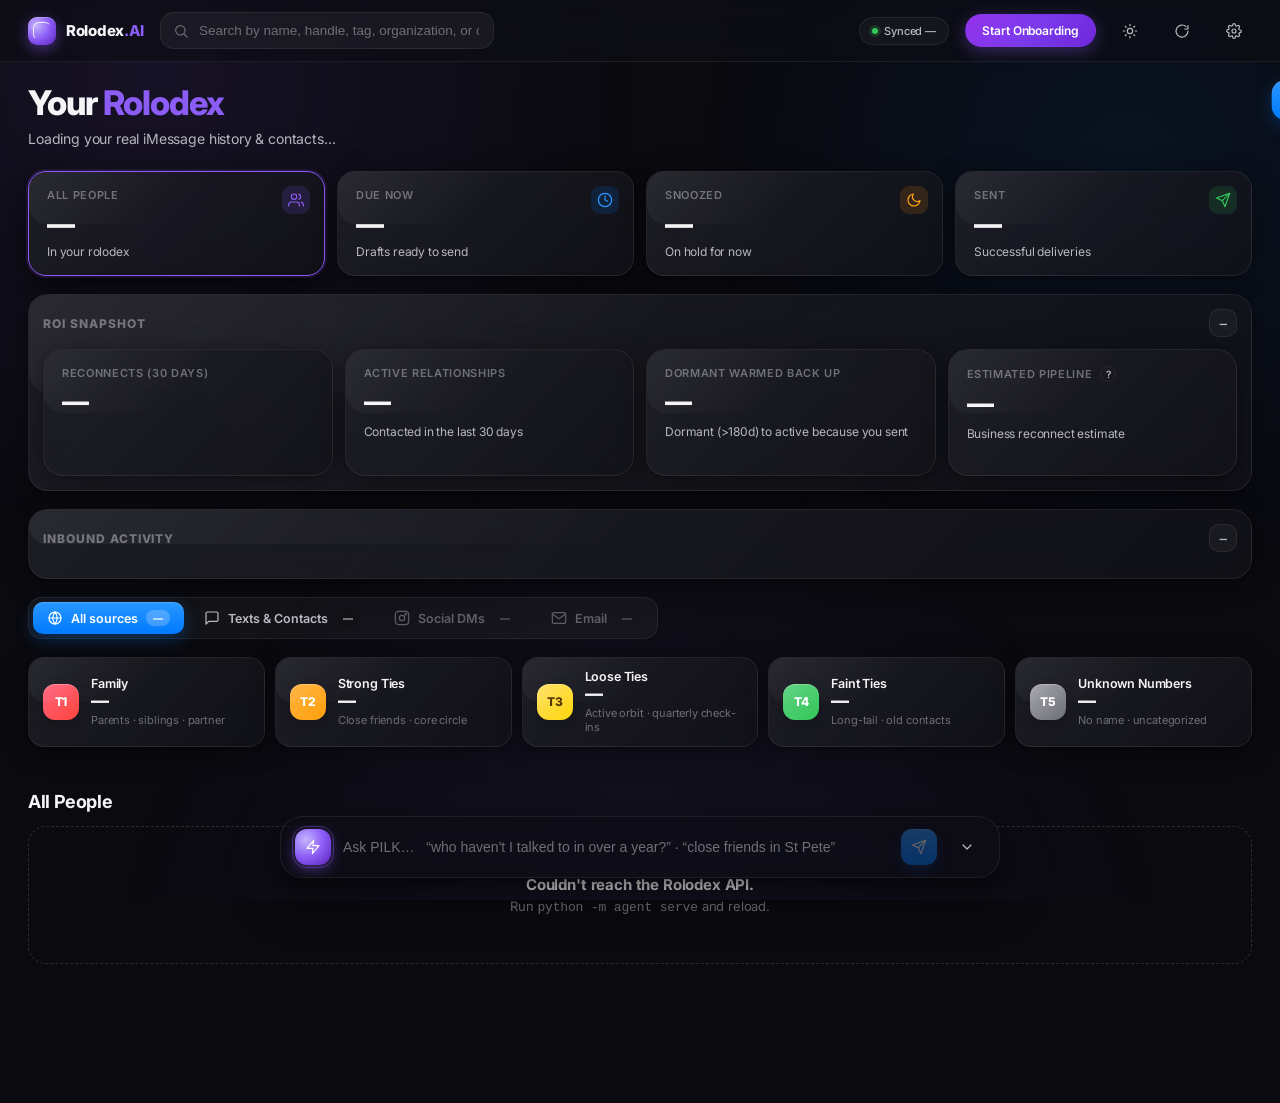
==== commit 8c4a1b1a: "PILK launch: agent code + pilk.ai marketing site" ====
--- a/app.html
+++ b/app.html
@@ -1,1677 +1,4112 @@
 <!DOCTYPE html>
-<html lang="en">
+<html lang="en" class="dark">
 <head>
-  <meta charset="UTF-8">
-  <meta name="viewport" content="width=device-width, initial-scale=1.0">
-  <meta name="theme-color" content="#007AFF">
-  <title>Rolodex — Your relationships, on autopilot</title>
+  <meta charset="UTF-8" />
+  <meta name="viewport" content="width=device-width, initial-scale=1" />
+  <meta name="theme-color" content="#0A0A0F" />
+  <title>Rolodex · Personal Relationship Memory</title>
+  <link rel="preconnect" href="https://fonts.googleapis.com">
+  <link rel="preconnect" href="https://fonts.gstatic.com" crossorigin>
+  <link href="https://fonts.googleapis.com/css2?family=Inter:wght@400;500;600;700;800&family=JetBrains+Mono:wght@400;500&display=swap" rel="stylesheet">
   <style>
-    /* ==================================================
-       ROLODEX — Apple-grade dashboard
-       Designed for macOS Sonoma / iOS 18 aesthetic
-       ================================================== */
-
+    /* ─── Theme tokens ───────────────────────────────────────────── */
     :root {
-      /* iOS / macOS system colors — light mode */
-      --imsg-blue: #007AFF;
-      --imsg-blue-dark: #0051D5;
-      --imsg-bubble-grad: linear-gradient(180deg, #2997FF 0%, #007AFF 100%);
-      --bubble-gray: #E9E9EB;
-      --bubble-gray-text: #1c1c1e;
-
-      --red: #FF3B30;
-      --orange: #FF9500;
-      --yellow: #FFCC00;
-      --green: #34C759;
-      --teal: #5AC8FA;
-      --purple: #AF52DE;
-      --pink: #FF2D55;
-
-      --label: #1c1c1e;
-      --label-2: #3c3c43;
-      --label-3: #6e6e73;
-      --label-4: #aeaeb2;
-
-      --bg: #f5f5f7;
-      --bg-elev-1: #ffffff;
-      --bg-elev-2: #fafafa;
-      --bg-tint: rgba(0,122,255,0.06);
-      --bg-tint-strong: rgba(0,122,255,0.12);
-
-      --separator: rgba(60,60,67,0.10);
-      --separator-strong: rgba(60,60,67,0.18);
-
-      --shadow-sm: 0 1px 2px rgba(0,0,0,0.04);
-      --shadow-md: 0 4px 16px rgba(0,0,0,0.06);
-      --shadow-lg: 0 16px 40px rgba(0,0,0,0.08);
-      --shadow-xl: 0 24px 60px rgba(0,0,0,0.12);
-
-      --radius-sm: 10px;
-      --radius-md: 14px;
-      --radius-lg: 20px;
-      --radius-xl: 28px;
-      --radius-pill: 980px;
-
-      --ease-out-quint: cubic-bezier(0.22, 1, 0.36, 1);
-      --ease-spring: cubic-bezier(0.34, 1.56, 0.64, 1);
-    }
-
-    @media (prefers-color-scheme: dark) {
-      :root {
-        --bubble-gray: #2c2c2e;
-        --bubble-gray-text: #f2f2f7;
-
-        --label: #ffffff;
-        --label-2: rgba(235,235,245,0.78);
-        --label-3: rgba(235,235,245,0.55);
-        --label-4: rgba(235,235,245,0.30);
-
-        --bg: #000000;
-        --bg-elev-1: #1c1c1e;
-        --bg-elev-2: #2c2c2e;
-        --bg-tint: rgba(10,132,255,0.16);
-        --bg-tint-strong: rgba(10,132,255,0.28);
-
-        --separator: rgba(255,255,255,0.08);
-        --separator-strong: rgba(255,255,255,0.14);
-
-        --shadow-sm: 0 1px 2px rgba(0,0,0,0.20);
-        --shadow-md: 0 4px 16px rgba(0,0,0,0.30);
-        --shadow-lg: 0 16px 40px rgba(0,0,0,0.40);
-        --shadow-xl: 0 24px 60px rgba(0,0,0,0.50);
-      }
-    }
-
-    *, *::before, *::after { box-sizing: border-box; margin: 0; padding: 0; }
-
-    html, body {
-      height: 100%;
-      overflow-x: hidden;
-    }
+      --bg:               #F4F4F8;
+      --bg-grad-a:        rgba(139,92,246,0.05);
+      --bg-grad-b:        rgba(0,122,255,0.05);
+      --card:             rgba(255,255,255,0.92);
+      --card-glossy:      linear-gradient(135deg,rgba(255,255,255,0.95) 0%,rgba(245,245,250,0.85) 100%);
+      --card-raised:      rgba(255,255,255,0.6);
+      --border:           rgba(0,0,0,0.06);
+      --border-strong:    rgba(0,0,0,0.10);
+      --glass:            rgba(255,255,255,0.72);
+      --shine:            linear-gradient(135deg,rgba(255,255,255,0.7) 0%,rgba(255,255,255,0) 50%);
+      --text-primary:     #0F0F12;
+      --text-secondary:   #4A4A52;
+      --text-muted:       #8A8A95;
+      --input-bg:         rgba(255,255,255,0.85);
+      --pill-bg:          rgba(255,255,255,0.7);
+      --bubble-inbound:   #E5E5EA;
+      --bubble-inbound-tx:#0F0F12;
+      --shadow-card:      0 4px 24px rgba(15,15,18,0.06), 0 1px 3px rgba(15,15,18,0.04);
+      --shadow-elevated:  0 12px 40px rgba(15,15,18,0.10), 0 4px 12px rgba(15,15,18,0.06);
+    }
+
+    .dark {
+      --bg:               #0A0A0F;
+      --bg-grad-a:        rgba(139,92,246,0.10);
+      --bg-grad-b:        rgba(0,122,255,0.08);
+      --card:             rgba(22,22,28,0.85);
+      --card-glossy:      linear-gradient(135deg,rgba(30,30,38,0.92) 0%,rgba(18,18,24,0.82) 100%);
+      --card-raised:      rgba(255,255,255,0.04);
+      --border:           rgba(255,255,255,0.07);
+      --border-strong:    rgba(255,255,255,0.14);
+      --glass:            rgba(14,14,20,0.78);
+      --shine:            linear-gradient(135deg,rgba(255,255,255,0.06) 0%,rgba(255,255,255,0) 50%);
+      --text-primary:     #F5F5F7;
+      --text-secondary:   #B8B8C0;
+      --text-muted:       #6E6E78;
+      --input-bg:         rgba(255,255,255,0.05);
+      --pill-bg:          rgba(255,255,255,0.05);
+      --bubble-inbound:   #1F1F26;
+      --bubble-inbound-tx:#F5F5F7;
+      --shadow-card:      0 4px 24px rgba(0,0,0,0.40), 0 1px 3px rgba(0,0,0,0.20);
+      --shadow-elevated:  0 16px 48px rgba(0,0,0,0.55), 0 6px 16px rgba(0,0,0,0.32);
+    }
+
+    /* iMessage palette — used everywhere outbound is shown */
+    :root, .dark {
+      --imsg-grad:        linear-gradient(180deg,#2997FF 0%,#007AFF 100%);
+      --imsg-grad-r:      linear-gradient(140deg,#2997FF 0%,#007AFF 100%);
+      --imsg-shadow:      0 6px 18px rgba(0,122,255,0.28), inset 0 1px 0 rgba(255,255,255,0.18);
+      --accent:           #8B5CF6;
+      --accent-soft:      rgba(139,92,246,0.14);
+      --accent-strong:    #7C3AED;
+      --t1: #FF453A;
+      --t2: #FF9F0A;
+      --t3: #FFD60A;
+      --t4: #34C759;
+      --t5: #6E6E78;
+      --tag-family:       #FF6482;
+      --tag-friend:       #2997FF;
+      --tag-business:     #BF5AF2;
+      --tag-met:          #FFD60A;
+      --tag-pro:          #5AC8FA;
+      --tag-spam:         #6E6E78;
+    }
+
+    * { box-sizing: border-box; margin: 0; padding: 0; }
+    html, body { min-height: 100vh; }
+    html { scroll-behavior: smooth; }
 
     body {
-      font-family: -apple-system, BlinkMacSystemFont, "SF Pro Display", "SF Pro Text", "Helvetica Neue", system-ui, sans-serif;
-      font-size: 15px;
-      line-height: 1.4;
-      letter-spacing: -0.01em;
-      color: var(--label);
+      font-family: 'Inter', -apple-system, BlinkMacSystemFont, 'SF Pro Display', system-ui, sans-serif;
+      color: var(--text-primary);
       background: var(--bg);
       -webkit-font-smoothing: antialiased;
       -moz-osx-font-smoothing: grayscale;
-      text-rendering: optimizeLegibility;
-    }
-
-    /* mesh gradient background for depth */
+      letter-spacing: -0.01em;
+      transition: background 320ms ease, color 320ms ease;
+    }
+
     body::before {
       content: "";
       position: fixed;
       inset: 0;
       pointer-events: none;
+      z-index: 0;
       background:
-        radial-gradient(1200px 800px at 10% -10%, rgba(0,122,255,0.10), transparent 60%),
-        radial-gradient(800px 600px at 100% 0%, rgba(175,82,222,0.08), transparent 55%),
-        radial-gradient(900px 700px at 50% 110%, rgba(52,199,89,0.06), transparent 60%);
-      z-index: 0;
-    }
-
-    button { font-family: inherit; cursor: pointer; }
-
-    /* =================== APP SHELL =================== */
-
-    .app {
-      display: grid;
-      grid-template-columns: 268px 1fr;
-      min-height: 100vh;
+        radial-gradient(circle at 12% 8%,  var(--bg-grad-a), transparent 35%),
+        radial-gradient(circle at 88% 18%, var(--bg-grad-b), transparent 32%),
+        radial-gradient(circle at 50% 110%, var(--bg-grad-a), transparent 45%);
+    }
+
+    button { font: inherit; cursor: pointer; border: 0; background: transparent; color: inherit; }
+    a { color: inherit; text-decoration: none; }
+
+    /* Scrollbar */
+    *::-webkit-scrollbar { width: 8px; height: 8px; }
+    *::-webkit-scrollbar-track { background: transparent; }
+    *::-webkit-scrollbar-thumb { background: rgba(139,92,246,0.25); border-radius: 999px; }
+    *::-webkit-scrollbar-thumb:hover { background: rgba(139,92,246,0.45); }
+
+    /* ─── Building blocks ───────────────────────────────────────── */
+    .glass {
+      background: var(--glass);
+      backdrop-filter: blur(28px) saturate(180%);
+      -webkit-backdrop-filter: blur(28px) saturate(180%);
+    }
+
+    .glossy {
       position: relative;
-      z-index: 1;
-    }
-
-    /* =================== SIDEBAR =================== */
-
-    .sidebar {
-      background: rgba(255,255,255,0.65);
-      backdrop-filter: saturate(180%) blur(24px);
-      -webkit-backdrop-filter: saturate(180%) blur(24px);
-      border-right: 1px solid var(--separator);
-      padding: 22px 14px;
+      background: var(--card-glossy);
+      backdrop-filter: blur(20px) saturate(180%);
+      -webkit-backdrop-filter: blur(20px) saturate(180%);
+      border: 1px solid var(--border);
+      border-radius: 20px;
+      box-shadow: var(--shadow-card);
+      overflow: hidden;
+    }
+    .glossy::before {
+      content: "";
+      position: absolute;
+      inset: 0 0 auto 0;
+      height: 50%;
+      background: var(--shine);
+      pointer-events: none;
+      border-radius: inherit;
+    }
+
+    /* ─── Top nav ───────────────────────────────────────────────── */
+    .topnav {
       position: sticky;
       top: 0;
-      height: 100vh;
-      overflow-y: auto;
-    }
-
-    @media (prefers-color-scheme: dark) {
-      .sidebar { background: rgba(28,28,30,0.65); }
-    }
-
+      z-index: 40;
+      background: var(--glass);
+      backdrop-filter: blur(40px) saturate(200%);
+      -webkit-backdrop-filter: blur(40px) saturate(200%);
+      border-bottom: 1px solid var(--border);
+    }
+    .topnav-row {
+      max-width: 1480px;
+      margin: 0 auto;
+      padding: 12px 28px;
+      display: flex;
+      align-items: center;
+      gap: 16px;
+    }
     .brand {
       display: flex;
       align-items: center;
-      gap: 11px;
-      padding: 6px 10px;
-      margin-bottom: 26px;
-    }
-
+      gap: 10px;
+      font-weight: 800;
+      font-size: 15px;
+      letter-spacing: -0.02em;
+    }
     .brand-mark {
-      width: 34px; height: 34px;
+      width: 28px;
+      height: 28px;
       border-radius: 9px;
-      background: var(--imsg-bubble-grad);
+      background: radial-gradient(circle at 30% 30%, #C4B5FD, var(--accent) 50%, #5B21B6 100%);
+      box-shadow: 0 4px 14px rgba(139,92,246,0.45), inset 0 1px 0 rgba(255,255,255,0.25);
+      position: relative;
+    }
+    .brand-mark::after {
+      content: "";
+      position: absolute; inset: 5px;
+      border-radius: 6px;
+      border: 1.5px solid rgba(255,255,255,0.85);
+      border-right-color: transparent;
+      border-bottom-color: transparent;
+    }
+    .brand-name span { color: var(--accent); }
+
+    .topnav-search {
+      flex: 1;
+      max-width: 460px;
+      position: relative;
+    }
+    .topnav-search input {
+      width: 100%;
+      padding: 10px 14px 10px 38px;
+      font-size: 13.5px;
+      border-radius: 14px;
+      border: 1px solid var(--border);
+      background: var(--input-bg);
+      color: var(--text-primary);
+      transition: all .2s ease;
+    }
+    .topnav-search input::placeholder { color: var(--text-muted); }
+    .topnav-search input:focus {
+      outline: none;
+      border-color: var(--accent);
+      box-shadow: 0 0 0 3px var(--accent-soft);
+    }
+    .topnav-search-icon {
+      position: absolute; left: 13px; top: 50%; transform: translateY(-50%);
+      color: var(--text-muted); display: grid; place-items: center;
+    }
+
+    .topnav-spacer { flex: 1; }
+
+    .nav-icon-btn {
+      width: 36px; height: 36px;
       display: grid; place-items: center;
-      color: white; font-weight: 700;
-      font-size: 17px;
-      box-shadow:
-        inset 0 1px 0 rgba(255,255,255,0.4),
-        0 6px 16px rgba(0,122,255,0.35);
-      letter-spacing: -0.02em;
-    }
-
-    .brand-name {
-      font-size: 17px;
-      font-weight: 600;
-      letter-spacing: -0.02em;
-    }
-
-    .brand-tag {
+      border-radius: 12px;
+      color: var(--text-secondary);
+      transition: all .2s ease;
+      border: 1px solid transparent;
+    }
+    .nav-icon-btn:hover {
+      color: var(--text-primary);
+      background: var(--card-raised);
+      border-color: var(--border);
+    }
+
+    .sync-pill {
+      display: flex; align-items: center; gap: 6px;
+      padding: 6px 12px;
+      background: var(--card-raised);
+      border: 1px solid var(--border);
+      border-radius: 999px;
       font-size: 11px;
-      color: var(--label-3);
-      margin-top: -1px;
-    }
-
-    .nav-section { margin-bottom: 22px; }
-
-    .nav-label {
+      font-weight: 500;
+      color: var(--text-secondary);
+      white-space: nowrap;
+    }
+    .sync-pill .dot {
+      width: 6px; height: 6px; border-radius: 50%;
+      background: #34C759;
+      box-shadow: 0 0 0 3px rgba(52,199,89,0.18);
+    }
+
+    /* ─── Page shell ─── */
+    main {
+      position: relative;
+      z-index: 1;
+      max-width: 1480px;
+      margin: 0 auto;
+      padding: 24px 28px 140px;
+    }
+
+    /* Hero strip */
+    .hero {
+      display: grid;
+      grid-template-columns: 1fr auto;
+      align-items: end;
+      gap: 24px;
+      margin-bottom: 22px;
+    }
+    .hero-title {
+      font-size: 34px;
+      font-weight: 800;
+      letter-spacing: -0.03em;
+      line-height: 1;
+    }
+    .hero-title .accent { color: var(--accent); }
+    .hero-sub {
+      margin-top: 8px;
+      font-size: 14px;
+      color: var(--text-secondary);
+      max-width: 720px;
+      line-height: 1.5;
+    }
+
+    /* ─── KPI strip ─── */
+    .kpi-row {
+      display: grid;
+      grid-template-columns: repeat(4, 1fr);
+      gap: 12px;
+      margin-bottom: 18px;
+    }
+    @media (max-width: 880px) { .kpi-row { grid-template-columns: repeat(2, 1fr); } }
+
+    .kpi {
+      padding: 16px 18px;
+      border-radius: 18px;
+      cursor: pointer;
+      transition: transform .18s ease, box-shadow .18s ease, border-color .18s ease;
+      position: relative;
+    }
+    .kpi:hover { transform: translateY(-2px); box-shadow: var(--shadow-elevated); }
+    .kpi.active {
+      border-color: var(--accent) !important;
+      box-shadow: 0 0 0 2px var(--accent-soft), var(--shadow-elevated);
+    }
+    .kpi-label {
       font-size: 11px;
       font-weight: 600;
-      color: var(--label-3);
+      letter-spacing: 0.06em;
       text-transform: uppercase;
-      letter-spacing: 0.06em;
-      padding: 0 10px;
-      margin-bottom: 6px;
-    }
-
-    .nav-item {
+      color: var(--text-muted);
+      display: flex; align-items: center; gap: 8px;
+    }
+    .kpi-value {
+      margin-top: 8px;
+      font-size: 28px;
+      font-weight: 800;
+      letter-spacing: -0.02em;
+      line-height: 1;
+    }
+    .kpi-sub {
+      margin-top: 6px;
+      font-size: 12px;
+      color: var(--text-secondary);
+    }
+    .kpi-icon {
+      position: absolute; right: 14px; top: 14px;
+      width: 28px; height: 28px;
+      border-radius: 9px;
+      display: grid; place-items: center;
+      background: var(--accent-soft);
+      color: var(--accent);
+    }
+
+    .roi-shell {
+      margin-bottom: 18px;
+      padding: 14px;
+    }
+    .roi-head {
       display: flex;
       align-items: center;
-      gap: 10px;
-      padding: 8px 10px;
-      border-radius: var(--radius-sm);
-      cursor: pointer;
-      font-size: 14px;
-      font-weight: 500;
-      color: var(--label);
-      transition: background 0.15s ease, transform 0.15s ease;
-      user-select: none;
-    }
-
-    .nav-item:hover { background: var(--bg-tint); }
-    .nav-item:active { transform: scale(0.98); }
-
-    .nav-item.active {
-      background: var(--imsg-blue);
-      color: white;
-      box-shadow: 0 4px 12px rgba(0,122,255,0.3);
-    }
-    .nav-item.active .nav-count { background: rgba(255,255,255,0.25); color: white; }
-
-    .nav-icon {
-      width: 18px; height: 18px;
-      display: grid; place-items: center;
-      flex-shrink: 0;
-    }
-
-    .nav-icon svg { width: 100%; height: 100%; }
-
-    .nav-label-text { flex: 1; }
-
-    .nav-count {
-      font-size: 11px;
-      font-weight: 600;
-      padding: 2px 7px;
-      border-radius: 980px;
-      background: var(--bg-elev-2);
-      color: var(--label-2);
-      min-width: 22px;
-      text-align: center;
-    }
-
-    .tier-dot {
-      width: 8px; height: 8px;
-      border-radius: 50%;
-      flex-shrink: 0;
-    }
-
-    /* =================== MAIN =================== */
-
-    .main {
-      padding: 32px 42px 80px;
-      max-width: 1240px;
-    }
-
-    .topbar {
-      display: flex;
       justify-content: space-between;
-      align-items: flex-start;
-      margin-bottom: 28px;
-      gap: 24px;
-    }
-
-    .greet h1 {
-      font-size: 32px;
-      font-weight: 700;
-      letter-spacing: -0.025em;
-      line-height: 1.1;
-    }
-
-    .greet p {
-      font-size: 16px;
-      color: var(--label-3);
-      margin-top: 6px;
-      font-weight: 400;
-    }
-
-    .topbar-actions {
-      display: flex;
-      gap: 10px;
-      align-items: center;
-    }
-
-    .search {
-      display: flex;
-      align-items: center;
-      gap: 8px;
-      background: var(--bg-elev-1);
-      border: 1px solid var(--separator);
-      padding: 8px 14px;
-      border-radius: var(--radius-pill);
-      width: 240px;
-      transition: all 0.2s ease;
-    }
-    .search:focus-within {
-      box-shadow: 0 0 0 4px rgba(0,122,255,0.15);
-      border-color: var(--imsg-blue);
-    }
-    .search input {
-      flex: 1;
-      border: none;
-      outline: none;
-      background: transparent;
-      font-size: 14px;
-      font-family: inherit;
-      color: var(--label);
-    }
-    .search svg { color: var(--label-3); flex-shrink: 0; }
-
-    .btn {
-      display: inline-flex;
-      align-items: center;
-      gap: 6px;
-      border: none;
-      font-weight: 600;
-      transition: all 0.15s var(--ease-out-quint);
-      white-space: nowrap;
-    }
-
-    .btn-primary {
-      background: var(--imsg-blue);
-      color: white;
-      padding: 10px 16px;
-      border-radius: var(--radius-pill);
-      font-size: 14px;
-      box-shadow: 0 4px 14px rgba(0,122,255,0.4);
-    }
-    .btn-primary:hover { transform: translateY(-1px); box-shadow: 0 6px 20px rgba(0,122,255,0.5); }
-    .btn-primary:active { transform: scale(0.98); }
-
-    .btn-secondary {
-      background: var(--bg-elev-1);
-      color: var(--label);
-      padding: 9px 14px;
-      border-radius: var(--radius-pill);
-      font-size: 13px;
-      border: 1px solid var(--separator);
-    }
-    .btn-secondary:hover { background: var(--bg-elev-2); }
-
-    .btn-ghost {
-      background: transparent;
-      color: var(--label-2);
-      padding: 8px 12px;
-      border-radius: var(--radius-pill);
-      font-size: 13px;
-    }
-    .btn-ghost:hover { background: var(--bg-tint); color: var(--imsg-blue); }
-
-    /* =================== STATS =================== */
-
-    .stats {
+      gap: 12px;
+      margin-bottom: 12px;
+    }
+    .roi-title {
+      font-size: 12px;
+      font-weight: 800;
+      letter-spacing: 0.08em;
+      text-transform: uppercase;
+      color: var(--text-muted);
+    }
+    .roi-toggle {
+      width: 28px;
+      height: 28px;
+      border-radius: 10px;
+      display: grid;
+      place-items: center;
+      border: 1px solid var(--border);
+      background: var(--card-raised);
+      color: var(--text-secondary);
+    }
+    .roi-grid {
       display: grid;
       grid-template-columns: repeat(4, 1fr);
+      gap: 12px;
+    }
+    @media (max-width: 880px) { .roi-grid { grid-template-columns: repeat(2, 1fr); } }
+    .roi-card {
+      padding: 16px 18px;
+      min-height: 122px;
+    }
+    .inbound-feed {
+      display: grid;
+      gap: 10px;
+    }
+    .inbound-item {
+      padding: 14px 16px;
+      display: flex;
+      align-items: flex-start;
+      justify-content: space-between;
       gap: 14px;
-      margin-bottom: 36px;
-    }
-
-    .stat {
-      background: var(--bg-elev-1);
-      border-radius: var(--radius-lg);
-      padding: 20px 22px;
-      box-shadow: var(--shadow-sm);
-      transition: all 0.25s var(--ease-out-quint);
-      border: 1px solid var(--separator);
-      position: relative;
-      overflow: hidden;
-    }
-
-    .stat:hover {
-      transform: translateY(-2px);
-      box-shadow: var(--shadow-md);
-    }
-
-    .stat-glyph {
-      width: 32px; height: 32px;
-      border-radius: 9px;
-      display: grid; place-items: center;
-      margin-bottom: 14px;
-      color: white;
-    }
-
-    .stat-glyph.blue { background: linear-gradient(135deg, #5AC8FA, #007AFF); }
-    .stat-glyph.red { background: linear-gradient(135deg, #FF6961, #FF3B30); }
-    .stat-glyph.green { background: linear-gradient(135deg, #5BD968, #34C759); }
-    .stat-glyph.purple { background: linear-gradient(135deg, #DA8FFF, #AF52DE); }
-
-    .stat-value {
-      font-size: 30px;
-      font-weight: 700;
-      letter-spacing: -0.025em;
-      line-height: 1;
-    }
-
-    .stat-label {
-      font-size: 13px;
-      color: var(--label-3);
-      margin-top: 7px;
-      font-weight: 500;
-    }
-
-    .stat-delta {
-      font-size: 11px;
-      color: var(--green);
-      margin-top: 4px;
-      font-weight: 600;
-    }
-
-    /* =================== SECTION HEADER =================== */
-
-    .section-head {
-      display: flex;
-      justify-content: space-between;
-      align-items: baseline;
-      margin: 8px 0 16px;
-    }
-
-    .section-title {
-      font-size: 22px;
-      font-weight: 700;
-      letter-spacing: -0.02em;
-      display: flex;
-      align-items: center;
-      gap: 10px;
-    }
-
-    .section-sub {
-      font-size: 13px;
-      color: var(--label-3);
-    }
-
-    /* =================== PERSON CARD =================== */
-
-    .feed { display: grid; gap: 14px; }
-
-    .card {
-      background: var(--bg-elev-1);
-      border-radius: var(--radius-xl);
-      padding: 22px 24px;
-      border: 1px solid var(--separator);
-      box-shadow: var(--shadow-sm);
-      transition: all 0.3s var(--ease-out-quint);
-      position: relative;
-      overflow: hidden;
-    }
-
-    .card:hover {
-      box-shadow: var(--shadow-lg);
-      transform: translateY(-2px);
-      border-color: var(--separator-strong);
-    }
-
-    .card-priority-rail {
-      position: absolute;
-      left: 0; top: 22px; bottom: 22px;
-      width: 3px;
-      border-radius: 0 3px 3px 0;
-      background: var(--label-4);
-    }
-    .card.tier-1 .card-priority-rail { background: var(--red); }
-    .card.tier-2 .card-priority-rail { background: var(--orange); }
-    .card.tier-3 .card-priority-rail { background: var(--yellow); }
-    .card.tier-4 .card-priority-rail { background: var(--green); }
-    .card.tier-5 .card-priority-rail { background: var(--teal); }
-
-    .card-head {
-      display: flex;
-      gap: 16px;
-      align-items: flex-start;
-      margin-bottom: 18px;
-    }
-
-    .avatar {
-      width: 52px; height: 52px;
-      border-radius: 50%;
-      display: grid; place-items: center;
-      color: white;
-      font-weight: 600;
-      font-size: 19px;
-      letter-spacing: -0.02em;
-      flex-shrink: 0;
-      box-shadow:
-        inset 0 1px 0 rgba(255,255,255,0.30),
-        0 4px 14px rgba(0,0,0,0.10);
-    }
-    .avatar-grad-1 { background: linear-gradient(135deg, #FF9500, #FF3B30); }
-    .avatar-grad-2 { background: linear-gradient(135deg, #5AC8FA, #007AFF); }
-    .avatar-grad-3 { background: linear-gradient(135deg, #34C759, #00C7BE); }
-    .avatar-grad-4 { background: linear-gradient(135deg, #AF52DE, #FF2D55); }
-    .avatar-grad-5 { background: linear-gradient(135deg, #FFCC00, #FF9500); }
-    .avatar-grad-6 { background: linear-gradient(135deg, #007AFF, #5856D6); }
-
-    .person-info { flex: 1; min-width: 0; }
-
-    .person-name-row {
+      text-align: left;
+      width: 100%;
+    }
+    .inbound-main {
+      min-width: 0;
+      display: grid;
+      gap: 6px;
+    }
+    .inbound-headline {
       display: flex;
       align-items: center;
       gap: 8px;
       flex-wrap: wrap;
-    }
-
+      font-size: 13px;
+      color: var(--text-secondary);
+    }
+    .inbound-preview {
+      font-size: 14px;
+      color: var(--text-primary);
+      line-height: 1.45;
+    }
+    .channel-pill {
+      padding: 3px 8px;
+      border-radius: 999px;
+      border: 1px solid var(--border);
+      background: var(--pill-bg);
+      font-size: 10px;
+      font-weight: 700;
+      letter-spacing: 0.06em;
+      text-transform: uppercase;
+    }
+    .roi-value {
+      margin-top: 8px;
+      font-size: 27px;
+      line-height: 1;
+      font-weight: 800;
+      letter-spacing: -0.02em;
+    }
+    .roi-sub {
+      margin-top: 8px;
+      font-size: 12px;
+      color: var(--text-secondary);
+      line-height: 1.45;
+    }
+    .roi-tooltip {
+      display: inline-grid;
+      place-items: center;
+      width: 16px;
+      height: 16px;
+      border-radius: 999px;
+      border: 1px solid var(--border);
+      font-size: 10px;
+      color: var(--text-secondary);
+      position: relative;
+    }
+    .roi-tooltip:hover::after {
+      content: attr(data-tip);
+      position: absolute;
+      top: calc(100% + 8px);
+      right: 0;
+      width: 220px;
+      padding: 10px 12px;
+      border-radius: 12px;
+      border: 1px solid var(--border);
+      background: var(--glass);
+      color: var(--text-primary);
+      font-size: 11.5px;
+      line-height: 1.45;
+      box-shadow: var(--shadow-card);
+      z-index: 4;
+    }
+    .sparkline {
+      margin-top: 10px;
+      width: 100%;
+      height: 30px;
+    }
+    .sparkline path {
+      fill: none;
+      stroke: #34C759;
+      stroke-width: 2.25;
+      stroke-linecap: round;
+      stroke-linejoin: round;
+    }
+    .draft-feedback-row {
+      display: flex;
+      align-items: center;
+      gap: 8px;
+      flex-wrap: wrap;
+      margin-left: auto;
+    }
+    .draft-editor {
+      width: 100%;
+      margin-top: 10px;
+      border: 1px solid var(--border);
+      background: var(--input-bg);
+      color: var(--text-primary);
+      border-radius: 14px;
+      padding: 12px 13px;
+      font: inherit;
+      line-height: 1.5;
+      min-height: 110px;
+      resize: vertical;
+    }
+
+    /* ─── Source tabs ─── */
+    .source-tabs {
+      display: flex;
+      gap: 6px;
+      padding: 4px;
+      border-radius: 14px;
+      background: var(--card-raised);
+      border: 1px solid var(--border);
+      width: fit-content;
+      margin-bottom: 18px;
+    }
+    .source-tab {
+      display: flex; align-items: center; gap: 8px;
+      padding: 8px 14px;
+      border-radius: 10px;
+      font-size: 12.5px;
+      font-weight: 600;
+      color: var(--text-secondary);
+      transition: all .18s ease;
+      position: relative;
+    }
+    .source-tab:hover { color: var(--text-primary); }
+    .source-tab.active {
+      color: white;
+      background: var(--imsg-grad);
+      box-shadow: var(--imsg-shadow);
+    }
+    .source-tab .count {
+      font-size: 10px;
+      font-weight: 700;
+      padding: 2px 7px;
+      border-radius: 999px;
+      background: rgba(0,0,0,0.10);
+    }
+    .source-tab.active .count { background: rgba(255,255,255,0.22); }
+    .source-tab.disabled { opacity: 0.45; cursor: not-allowed; }
+    .source-tab.disabled:hover { color: var(--text-secondary); }
+
+    /* ─── Tier rail ─── */
+    .tier-rail {
+      display: grid;
+      grid-template-columns: repeat(5, 1fr);
+      gap: 10px;
+      margin-bottom: 18px;
+    }
+    @media (max-width: 760px) { .tier-rail { grid-template-columns: repeat(2, 1fr); } }
+
+    .tier-pill {
+      padding: 12px 14px;
+      border-radius: 16px;
+      cursor: pointer;
+      display: flex;
+      align-items: center;
+      gap: 12px;
+      transition: all .18s ease;
+    }
+    .tier-pill:hover { transform: translateY(-1px); }
+    .tier-pill.active {
+      border-color: var(--accent) !important;
+      box-shadow: 0 0 0 2px var(--accent-soft), var(--shadow-elevated);
+    }
+    .tier-dot {
+      width: 36px; height: 36px;
+      border-radius: 12px;
+      display: grid; place-items: center;
+      font-weight: 800;
+      font-size: 12px;
+      color: white;
+      flex-shrink: 0;
+      box-shadow: inset 0 1px 0 rgba(255,255,255,0.25), 0 4px 12px rgba(0,0,0,0.18);
+    }
+    .tier-pill[data-tier="T1"] .tier-dot { background: linear-gradient(135deg,#FF6482,#FF453A); }
+    .tier-pill[data-tier="T2"] .tier-dot { background: linear-gradient(135deg,#FFB340,#FF9F0A); }
+    .tier-pill[data-tier="T3"] .tier-dot { background: linear-gradient(135deg,#FFE066,#FFD60A); color: #503300; }
+    .tier-pill[data-tier="T4"] .tier-dot { background: linear-gradient(135deg,#5BD17F,#34C759); }
+    .tier-pill[data-tier="T5"] .tier-dot { background: linear-gradient(135deg,#A4A4AC,#6E6E78); }
+
+    .tier-info { display: flex; flex-direction: column; min-width: 0; }
+    .tier-info .label { font-size: 12.5px; font-weight: 600; line-height: 1.1; }
+    .tier-info .meta { font-size: 11px; color: var(--text-muted); margin-top: 2px; }
+    .tier-info .count { font-size: 18px; font-weight: 800; color: var(--text-primary); line-height: 1.1; }
+
+    /* ─── Filter chips ─── */
+    .chip-row {
+      display: flex; flex-wrap: wrap; gap: 6px;
+      margin-bottom: 16px;
+      padding-bottom: 4px;
+    }
+    .chip {
+      padding: 6px 12px;
+      border-radius: 999px;
+      font-size: 11.5px;
+      font-weight: 600;
+      color: var(--text-secondary);
+      background: var(--pill-bg);
+      border: 1px solid var(--border);
+      cursor: pointer;
+      transition: all .15s ease;
+      letter-spacing: -0.005em;
+      white-space: nowrap;
+      display: flex; align-items: center; gap: 6px;
+    }
+    .chip:hover { color: var(--text-primary); border-color: var(--border-strong); }
+    .chip.active {
+      color: white;
+      background: var(--imsg-grad);
+      border-color: transparent;
+      box-shadow: var(--imsg-shadow);
+    }
+    .chip .dot { width: 6px; height: 6px; border-radius: 50%; background: var(--accent); }
+
+    /* ─── Section heading ─── */
+    .section-head {
+      display: flex; align-items: center; justify-content: space-between;
+      margin: 22px 0 14px;
+    }
+    .section-title { font-size: 18px; font-weight: 700; letter-spacing: -0.02em; }
+    .section-meta { font-size: 12px; color: var(--text-muted); }
+
+    /* ─── People grid (4 cols desktop / 2 mobile) ─── */
+    .people-grid {
+      display: grid;
+      grid-template-columns: repeat(4, 1fr);
+      gap: 14px;
+    }
+    @media (max-width: 1280px) { .people-grid { grid-template-columns: repeat(3, 1fr); } }
+    @media (max-width: 940px)  { .people-grid { grid-template-columns: repeat(2, 1fr); } }
+    @media (max-width: 540px)  { .people-grid { grid-template-columns: 1fr; } }
+
+    .person-card {
+      padding: 16px;
+      cursor: pointer;
+      transition: transform .18s ease, box-shadow .18s ease;
+      border-radius: 20px;
+    }
+    .person-card:hover { transform: translateY(-3px); box-shadow: var(--shadow-elevated); }
+    .person-card.dnc { opacity: 0.55; }
+
+    .person-top { display: flex; gap: 12px; align-items: flex-start; }
+    .avatar {
+      width: 44px; height: 44px;
+      border-radius: 13px;
+      display: grid; place-items: center;
+      color: white;
+      font-weight: 700;
+      font-size: 14px;
+      letter-spacing: -0.02em;
+      flex-shrink: 0;
+      box-shadow: inset 0 1px 0 rgba(255,255,255,0.25), 0 4px 14px rgba(0,0,0,0.18);
+    }
+    .person-id { min-width: 0; flex: 1; }
     .person-name {
-      font-size: 19px;
       font-weight: 700;
-      letter-spacing: -0.015em;
-    }
-
-    .person-tier-pill {
+      font-size: 14px;
+      letter-spacing: -0.01em;
+      line-height: 1.15;
+      white-space: nowrap;
+      overflow: hidden;
+      text-overflow: ellipsis;
+    }
+    .person-handle {
+      font-size: 11px;
+      color: var(--text-muted);
+      margin-top: 2px;
+      font-family: 'JetBrains Mono', monospace;
+      white-space: nowrap;
+      overflow: hidden;
+      text-overflow: ellipsis;
+    }
+    .tier-badge {
+      width: 26px; height: 26px;
+      border-radius: 8px;
+      display: grid; place-items: center;
+      font-size: 10px;
+      font-weight: 800;
+      color: white;
+      flex-shrink: 0;
+      box-shadow: inset 0 1px 0 rgba(255,255,255,0.25);
+    }
+    .tier-badge.T1 { background: linear-gradient(135deg,#FF6482,#FF453A); }
+    .tier-badge.T2 { background: linear-gradient(135deg,#FFB340,#FF9F0A); }
+    .tier-badge.T3 { background: linear-gradient(135deg,#FFE066,#FFD60A); color: #503300; }
+    .tier-badge.T4 { background: linear-gradient(135deg,#5BD17F,#34C759); }
+    .tier-badge.T5 { background: linear-gradient(135deg,#A4A4AC,#6E6E78); }
+
+    .pill-row { display: flex; flex-wrap: wrap; gap: 4px; margin-top: 10px; }
+    .pill {
+      font-size: 9.5px;
+      font-weight: 700;
+      letter-spacing: 0.04em;
+      text-transform: uppercase;
+      padding: 3px 8px;
+      border-radius: 999px;
+      background: var(--accent-soft);
+      color: var(--accent);
+      border: 1px solid rgba(139,92,246,0.20);
+    }
+    .pill.note { background: rgba(255,159,10,0.10); color: #FF9F0A; border-color: rgba(255,159,10,0.18); }
+    .pill.dnc  { background: rgba(255,69,58,0.12);  color: #FF453A; border-color: rgba(255,69,58,0.20); }
+    .pill.due  { background: rgba(0,122,255,0.12);  color: #2997FF; border-color: rgba(0,122,255,0.20); }
+    .pill.snoozed { background: rgba(110,110,120,0.10); color: var(--text-muted); border-color: var(--border); }
+
+    .person-context {
+      margin-top: 10px;
+      font-size: 12px;
+      color: var(--text-secondary);
+      line-height: 1.45;
+      display: -webkit-box;
+      -webkit-line-clamp: 2;
+      -webkit-box-orient: vertical;
+      overflow: hidden;
+      min-height: 34px;
+    }
+
+    .priority-bar {
+      margin-top: 12px;
+    }
+    .priority-bar .top {
+      display: flex; justify-content: space-between; align-items: center;
+      font-size: 10.5px;
+      font-weight: 600;
+      letter-spacing: 0.04em;
+      text-transform: uppercase;
+      color: var(--text-muted);
+      margin-bottom: 5px;
+    }
+    .priority-bar .value { font-size: 11px; color: var(--text-primary); font-weight: 700; }
+    .priority-bar .track {
+      height: 6px;
+      border-radius: 999px;
+      background: var(--card-raised);
+      overflow: hidden;
+      border: 1px solid var(--border);
+    }
+    .priority-bar .fill {
+      height: 100%;
+      background: var(--imsg-grad);
+      box-shadow: 0 0 12px rgba(0,122,255,0.40);
+      transition: width .35s ease;
+    }
+    .priority-bar.hot .fill { background: linear-gradient(90deg,#FF9F0A,#FF453A); box-shadow: 0 0 12px rgba(255,69,58,0.40); }
+    .priority-bar.warm .fill { background: linear-gradient(90deg,#FFD60A,#FF9F0A); box-shadow: 0 0 12px rgba(255,159,10,0.32); }
+    .priority-bar.cool .fill { background: linear-gradient(90deg,#34C759,#2997FF); }
+
+    .person-footer {
+      display: flex; justify-content: space-between; align-items: center;
+      margin-top: 12px;
+      padding-top: 12px;
+      border-top: 1px solid var(--border);
+      font-size: 11px;
+      color: var(--text-muted);
+    }
+    .person-footer strong { color: var(--text-primary); font-weight: 600; }
+
+    /* ─── Empty / loading ─── */
+    .empty {
+      grid-column: 1/-1;
+      padding: 48px 24px;
+      text-align: center;
+      color: var(--text-muted);
+      font-size: 13px;
+      border: 1px dashed var(--border-strong);
+      border-radius: 18px;
+    }
+    .empty strong { display: block; color: var(--text-primary); font-size: 15px; margin-bottom: 4px; }
+
+    .loading-shell {
+      display: grid;
+      grid-template-columns: repeat(4, 1fr);
+      gap: 14px;
+    }
+    @media (max-width: 1280px) { .loading-shell { grid-template-columns: repeat(3, 1fr); } }
+    @media (max-width: 940px)  { .loading-shell { grid-template-columns: repeat(2, 1fr); } }
+    .skel-card {
+      height: 188px;
+      border-radius: 20px;
+      background: linear-gradient(110deg, var(--card-raised) 8%, rgba(139,92,246,0.10) 18%, var(--card-raised) 33%);
+      background-size: 200% 100%;
+      animation: shimmer 1.6s ease-in-out infinite;
+      border: 1px solid var(--border);
+    }
+    @keyframes shimmer { from { background-position: 200% 0; } to { background-position: -200% 0; } }
+
+    /* ─── Person detail modal (full screen sheet) ─── */
+    .backdrop {
+      position: fixed; inset: 0;
+      background: rgba(0,0,0,0.5);
+      backdrop-filter: blur(8px);
+      z-index: 60;
+      opacity: 0;
+      pointer-events: none;
+      transition: opacity .25s ease;
+    }
+    .backdrop.open { opacity: 1; pointer-events: auto; }
+
+    .sheet {
+      position: fixed;
+      top: 50%; left: 50%;
+      transform: translate(-50%, -50%) scale(0.96);
+      width: min(960px, calc(100vw - 32px));
+      height: min(740px, calc(100vh - 80px));
+      z-index: 65;
+      border-radius: 24px;
+      display: flex;
+      flex-direction: column;
+      overflow: hidden;
+      opacity: 0;
+      pointer-events: none;
+      transition: opacity .25s ease, transform .25s ease;
+    }
+    .sheet.open { opacity: 1; transform: translate(-50%, -50%) scale(1); pointer-events: auto; }
+
+    .sheet-head {
+      display: flex; align-items: center; gap: 14px;
+      padding: 18px 22px;
+      border-bottom: 1px solid var(--border);
+      background: var(--glass);
+    }
+    .sheet-head .avatar { width: 48px; height: 48px; border-radius: 14px; }
+    .sheet-title { font-size: 18px; font-weight: 700; letter-spacing: -0.02em; }
+    .sheet-sub {
+      margin-top: 3px;
+      font-size: 12px;
+      color: var(--text-secondary);
+      display: flex; align-items: center; gap: 6px; flex-wrap: wrap;
+    }
+    .channel-pills {
+      display: flex;
+      gap: 6px;
+      flex-wrap: wrap;
+      margin-top: 8px;
+    }
+    .channel-pill {
       display: inline-flex;
       align-items: center;
-      gap: 5px;
+      gap: 6px;
+      padding: 4px 8px;
+      border-radius: 999px;
+      background: var(--card-raised);
+      border: 1px solid var(--border);
+      font-size: 10px;
+      color: var(--text-secondary);
+      text-transform: uppercase;
+      letter-spacing: 0.04em;
+      font-weight: 700;
+    }
+    .channel-pill .dot {
+      width: 7px;
+      height: 7px;
+      border-radius: 50%;
+      background: #6E6E78;
+    }
+    .channel-pill.connected .dot { background: #34C759; }
+    .close-btn {
+      width: 36px; height: 36px;
+      border-radius: 12px;
+      display: grid; place-items: center;
+      color: var(--text-secondary);
+      transition: all .18s ease;
+    }
+    .close-btn:hover { color: var(--text-primary); background: var(--card-raised); }
+
+    .sheet-body {
+      flex: 1; overflow: hidden;
+      display: grid;
+      grid-template-columns: minmax(0, 1fr) 320px;
+    }
+    @media (max-width: 800px) { .sheet-body { grid-template-columns: 1fr; grid-template-rows: 1fr auto; } }
+
+    .thread-pane { padding: 22px; overflow-y: auto; display: flex; flex-direction: column; gap: 18px; }
+    .thread-card {
+      padding: 14px 16px;
+      border-radius: 14px;
+      background: var(--card-raised);
+      border: 1px solid var(--border);
+    }
+    .thread-card h4 {
       font-size: 11px;
-      padding: 3px 9px;
-      border-radius: var(--radius-pill);
-      background: var(--bg-tint);
-      color: var(--imsg-blue);
-      font-weight: 600;
-      letter-spacing: 0.01em;
-    }
-
-    .person-tier-pill .dot {
-      width: 6px; height: 6px;
-      border-radius: 50%;
-      background: currentColor;
-    }
-
-    .person-meta-line {
-      font-size: 13px;
-      color: var(--label-3);
-      margin-top: 4px;
-    }
-
-    .person-meta-line strong { color: var(--label-2); font-weight: 500; }
-
-    .due-pill {
-      display: inline-flex;
-      align-items: center;
-      gap: 4px;
-      font-size: 11px;
-      padding: 3px 9px;
-      border-radius: var(--radius-pill);
-      font-weight: 600;
-      letter-spacing: 0.01em;
-    }
-    .due-pill.overdue { background: rgba(255,59,48,0.10); color: var(--red); }
-    .due-pill.due-soon { background: rgba(255,149,0,0.10); color: var(--orange); }
-    .due-pill.scheduled { background: rgba(52,199,89,0.10); color: var(--green); }
-
-    .priority-score {
-      text-align: right;
-      flex-shrink: 0;
-    }
-
-    .priority-score-num {
-      font-size: 22px;
       font-weight: 700;
-      letter-spacing: -0.02em;
-      line-height: 1;
-    }
-    .priority-score-label {
-      font-size: 10px;
-      color: var(--label-3);
       text-transform: uppercase;
       letter-spacing: 0.06em;
+      color: var(--text-muted);
+      margin-bottom: 8px;
+      display: flex; align-items: center; gap: 8px;
+    }
+
+    .draft-block {
+      padding: 14px 16px;
+      border-radius: 16px;
+      background: linear-gradient(135deg, rgba(139,92,246,0.10), rgba(0,122,255,0.07));
+      border: 1px solid rgba(139,92,246,0.25);
+    }
+    .draft-block .kicker {
+      font-size: 10.5px;
+      font-weight: 700;
+      letter-spacing: 0.06em;
+      text-transform: uppercase;
+      color: var(--accent);
+      margin-bottom: 6px;
+    }
+    .draft-block .text {
+      font-size: 14px;
+      line-height: 1.5;
+      color: var(--text-primary);
+      white-space: pre-wrap;
+    }
+    .draft-block .actions {
+      display: flex; gap: 8px; margin-top: 12px; flex-wrap: wrap;
+    }
+
+    .messages {
+      display: flex; flex-direction: column; gap: 10px;
+      max-height: 360px;
+      overflow-y: auto;
+      padding-right: 6px;
+    }
+    .bubble-row {
+      display: flex;
+      width: 100%;
+    }
+    .bubble-row.outgoing { justify-content: flex-end; }
+    .bubble-row.incoming { justify-content: flex-start; }
+    .bubble-stack {
+      display: flex;
+      flex-direction: column;
+      max-width: min(76%, 460px);
+      min-width: 0;
+    }
+    .bubble-row.outgoing .bubble-stack { align-items: flex-end; }
+    .bubble-row.incoming .bubble-stack { align-items: flex-start; }
+    .bubble {
+      padding: 8px 13px;
+      border-radius: 18px;
+      font-size: 13.5px;
+      line-height: 1.4;
+      width: fit-content;
+      max-width: 100%;
+      overflow-wrap: anywhere;
+      word-break: normal;
+      white-space: pre-wrap;
+    }
+    .bubble.outgoing {
+      background: var(--imsg-grad-r);
+      color: white;
+      border-bottom-right-radius: 6px;
+      box-shadow: var(--imsg-shadow);
+    }
+    .bubble.incoming {
+      background: var(--bubble-inbound);
+      color: var(--bubble-inbound-tx);
+      border-bottom-left-radius: 6px;
+    }
+    .bubble-meta {
+      font-size: 10.5px;
+      color: var(--text-muted);
+      margin: 3px 6px 0;
+    }
+
+    /* override pane */
+    .override-pane {
+      padding: 22px;
+      border-left: 1px solid var(--border);
+      background: var(--card-raised);
+      overflow-y: auto;
+      display: flex; flex-direction: column; gap: 16px;
+    }
+    .override-pane h4 {
+      font-size: 11px;
+      font-weight: 700;
+      text-transform: uppercase;
+      letter-spacing: 0.06em;
+      color: var(--text-muted);
+    }
+
+    .field { display: flex; flex-direction: column; gap: 6px; }
+    .field label {
+      font-size: 11px; font-weight: 600;
+      color: var(--text-secondary);
+    }
+    .field input, .field select, .field textarea {
+      padding: 9px 12px;
+      border-radius: 12px;
+      font-size: 13px;
+      font-family: inherit;
+      border: 1px solid var(--border);
+      background: var(--input-bg);
+      color: var(--text-primary);
+      transition: all .18s ease;
+      width: 100%;
+    }
+    .field textarea { resize: vertical; min-height: 70px; }
+    .field input:focus, .field select:focus, .field textarea:focus {
+      outline: none;
+      border-color: var(--accent);
+      box-shadow: 0 0 0 3px var(--accent-soft);
+    }
+
+    .toggle {
+      display: flex; align-items: center; justify-content: space-between;
+      padding: 10px 12px;
+      border-radius: 12px;
+      background: var(--input-bg);
+      border: 1px solid var(--border);
+      font-size: 12.5px;
+    }
+    .switch { position: relative; width: 38px; height: 22px; }
+    .switch input { display: none; }
+    .switch span {
+      position: absolute; inset: 0;
+      border-radius: 999px;
+      background: var(--card-raised);
+      border: 1px solid var(--border);
+      transition: all .2s ease;
+    }
+    .switch span::after {
+      content: '';
+      position: absolute;
+      top: 2px; left: 2px;
+      width: 16px; height: 16px;
+      border-radius: 50%;
+      background: white;
+      box-shadow: 0 2px 6px rgba(0,0,0,0.25);
+      transition: all .2s ease;
+    }
+    .switch input:checked + span { background: var(--imsg-grad); border-color: transparent; }
+    .switch input:checked + span::after { left: 18px; }
+
+    .slider-row { display: flex; align-items: center; gap: 10px; }
+    .slider-row input[type="range"] { flex: 1; accent-color: var(--accent); }
+    .slider-row strong {
+      width: 40px; text-align: right;
+      font-family: 'JetBrains Mono', monospace;
+      font-size: 13px;
+      color: var(--text-primary);
+    }
+
+    /* buttons */
+    .btn {
+      padding: 9px 16px;
+      border-radius: 12px;
       font-weight: 600;
-      margin-top: 4px;
-    }
-
-    /* iMessage thread preview */
-    .imsg {
-      background: var(--bg-elev-2);
-      border-radius: var(--radius-lg);
-      padding: 16px 14px 14px;
-      margin-bottom: 14px;
-      border: 1px solid var(--separator);
-    }
-
-    .imsg-head {
+      font-size: 12.5px;
+      letter-spacing: -0.005em;
+      transition: all .18s ease;
+      display: inline-flex; align-items: center; gap: 7px;
+      border: 1px solid var(--border);
+      background: var(--input-bg);
+      color: var(--text-primary);
+    }
+    .btn:hover { background: var(--card-raised); }
+    .btn.primary {
+      color: white;
+      background: var(--imsg-grad);
+      border-color: transparent;
+      box-shadow: var(--imsg-shadow);
+    }
+    .btn.primary:hover { transform: translateY(-1px); box-shadow: 0 10px 28px rgba(0,122,255,0.34); }
+    .btn.accent {
+      color: white;
+      background: linear-gradient(135deg,#9333EA 0%,#7C3AED 50%,#6D28D9 100%);
+      border-color: transparent;
+      box-shadow: 0 4px 16px rgba(139,92,246,0.35);
+    }
+    .btn.accent:hover { transform: translateY(-1px); box-shadow: 0 10px 28px rgba(139,92,246,0.45); }
+    .btn.ghost { background: transparent; border-color: transparent; color: var(--text-secondary); }
+    .btn.ghost:hover { color: var(--text-primary); background: var(--card-raised); }
+    .btn.danger {
+      color: white;
+      background: linear-gradient(135deg,#FF6B6B 0%,#FF453A 100%);
+      border-color: transparent;
+      box-shadow: 0 8px 24px rgba(255,69,58,0.25);
+    }
+
+    .settings-tabs {
+      display: flex;
+      gap: 8px;
+      flex-wrap: wrap;
+      margin-bottom: 18px;
+      grid-column: 1 / -1;
+    }
+    .settings-tab {
+      padding: 10px 14px;
+      border-radius: 999px;
+      border: 1px solid var(--border);
+      background: var(--input-bg);
+      color: var(--text-secondary);
+      font-size: 12px;
+      font-weight: 700;
+      letter-spacing: 0.02em;
+    }
+    .settings-tab.active {
+      color: white;
+      background: linear-gradient(135deg,rgba(34,158,217,0.95) 0%, rgba(0,122,255,0.95) 100%);
+      border-color: transparent;
+      box-shadow: 0 10px 26px rgba(0,122,255,0.25);
+    }
+
+    .connections-shell {
+      grid-column: 1 / -1;
+      display: grid;
+      gap: 16px;
+    }
+    .connections-toolbar {
+      padding: 18px;
       display: flex;
       align-items: center;
       justify-content: space-between;
-      margin-bottom: 10px;
-    }
-
-    .imsg-title {
-      font-size: 11px;
-      color: var(--label-3);
-      text-transform: uppercase;
-      letter-spacing: 0.07em;
-      font-weight: 700;
-      display: flex; align-items: center; gap: 6px;
-    }
-
-    .imsg-spark {
-      display: inline-block;
-      width: 6px; height: 6px;
-      border-radius: 50%;
-      background: var(--green);
-      box-shadow: 0 0 0 0 rgba(52,199,89,0.5);
-      animation: pulse 2s infinite;
-    }
-
-    @keyframes pulse {
-      0%, 100% { box-shadow: 0 0 0 0 rgba(52,199,89,0.5); }
-      50% { box-shadow: 0 0 0 6px rgba(52,199,89,0); }
-    }
-
-    .imsg-body {
+      gap: 12px;
+      flex-wrap: wrap;
+    }
+    .connections-grid {
+      display: grid;
+      grid-template-columns: repeat(2, minmax(0, 1fr));
+      gap: 16px;
+    }
+    .connection-card {
+      padding: 18px;
       display: flex;
       flex-direction: column;
-      gap: 4px;
-    }
-
-    .bubble-row {
+      gap: 16px;
+    }
+    .connection-head {
       display: flex;
-      max-width: 100%;
-    }
-    .bubble-row.outbound { justify-content: flex-end; }
-    .bubble-row.inbound { justify-content: flex-start; }
-
-    .bubble {
-      max-width: 78%;
-      padding: 9px 14px;
-      border-radius: 18px;
-      font-size: 15px;
-      line-height: 1.35;
-      letter-spacing: -0.005em;
-      word-wrap: break-word;
-      position: relative;
-    }
-
-    .bubble.outbound {
-      background: var(--imsg-bubble-grad);
-      color: white;
-      border-bottom-right-radius: 4px;
-    }
-    .bubble.outbound + .bubble.outbound { /* no special handling */ }
-
-    .bubble.inbound {
-      background: var(--bubble-gray);
-      color: var(--bubble-gray-text);
-      border-bottom-left-radius: 4px;
-    }
-
-    .bubble-meta {
-      font-size: 10px;
-      color: var(--label-3);
-      text-align: center;
-      padding: 6px 0 4px;
-      letter-spacing: 0.02em;
-    }
-
-    .typing {
-      display: inline-flex;
-      gap: 3px;
-      padding: 12px 14px;
-      background: var(--bubble-gray);
-      border-radius: 18px;
-      border-bottom-left-radius: 4px;
-    }
-    .typing span {
-      width: 6px; height: 6px;
-      background: var(--label-3);
-      border-radius: 50%;
-      animation: typingBounce 1.4s infinite;
-    }
-    .typing span:nth-child(2) { animation-delay: 0.15s; }
-    .typing span:nth-child(3) { animation-delay: 0.3s; }
-    @keyframes typingBounce {
-      0%, 60%, 100% { transform: translateY(0); opacity: 0.5; }
-      30% { transform: translateY(-4px); opacity: 1; }
-    }
-
-    /* AI draft callout */
-    .ai-draft {
-      margin-top: 10px;
-      padding: 12px 14px;
-      background: linear-gradient(135deg, rgba(0,122,255,0.08), rgba(175,82,222,0.06));
-      border: 1px solid rgba(0,122,255,0.15);
-      border-radius: var(--radius-md);
-      font-size: 13px;
-    }
-    .ai-draft-head {
+      align-items: flex-start;
+      justify-content: space-between;
+      gap: 14px;
+    }
+    .connection-brand {
       display: flex;
       align-items: center;
-      gap: 6px;
+      gap: 12px;
+      min-width: 0;
+    }
+    .connection-icon {
+      width: 42px;
+      height: 42px;
+      border-radius: 14px;
+      display: grid;
+      place-items: center;
+      color: white;
+      box-shadow: 0 12px 28px rgba(0,0,0,0.18);
+      flex: 0 0 auto;
+    }
+    .connection-icon svg {
+      width: 19px;
+      height: 19px;
+      stroke: currentColor;
+      fill: none;
+      stroke-width: 1.9;
+      stroke-linecap: round;
+      stroke-linejoin: round;
+    }
+    .connection-head h3 {
+      font-size: 15px;
+      margin-bottom: 3px;
+    }
+    .connection-sub {
+      color: var(--text-secondary);
+      font-size: 12.5px;
+      line-height: 1.5;
+    }
+    .connection-status {
+      display: inline-flex;
+      align-items: center;
+      gap: 8px;
+      padding: 6px 10px;
+      border-radius: 999px;
+      border: 1px solid var(--border);
+      background: var(--pill-bg);
+      font-size: 11px;
       font-weight: 700;
+      white-space: nowrap;
+    }
+    .connection-status .dot {
+      width: 8px;
+      height: 8px;
+      border-radius: 50%;
+      flex: 0 0 auto;
+    }
+    .connection-credential-row {
+      display: flex;
+      flex-wrap: wrap;
+      gap: 8px;
+    }
+    .connection-credential-pill {
+      padding: 5px 9px;
+      border-radius: 999px;
+      border: 1px solid var(--border);
+      background: var(--pill-bg);
+      color: var(--text-secondary);
       font-size: 11px;
-      color: var(--imsg-blue);
-      text-transform: uppercase;
-      letter-spacing: 0.06em;
-      margin-bottom: 4px;
-    }
-    .ai-draft-body {
-      color: var(--label-2);
-      font-style: italic;
+      font-family: 'JetBrains Mono', monospace;
+    }
+    .connection-form {
+      display: grid;
+      gap: 12px;
+      padding-top: 2px;
+    }
+    .secret-input {
+      position: relative;
+    }
+    .secret-input input {
+      padding-right: 42px;
+      font-family: 'JetBrains Mono', monospace;
+      font-size: 12px;
+    }
+    .secret-toggle {
+      position: absolute;
+      right: 10px;
+      top: 50%;
+      transform: translateY(-50%);
+      width: 26px;
+      height: 26px;
+      border-radius: 8px;
+      color: var(--text-muted);
+      display: grid;
+      place-items: center;
+    }
+    .secret-toggle:hover {
+      background: var(--card-raised);
+      color: var(--text-primary);
+    }
+    .secret-toggle svg {
+      width: 15px;
+      height: 15px;
+      stroke: currentColor;
+      fill: none;
+      stroke-width: 1.9;
+      stroke-linecap: round;
+      stroke-linejoin: round;
+    }
+    .connection-actions {
+      display: flex;
+      flex-wrap: wrap;
+      gap: 8px;
+    }
+    .connection-helper-link {
+      color: #5AC8FA;
+      font-size: 12px;
+      font-weight: 700;
+    }
+    .connection-result {
+      padding: 10px 12px;
+      border-radius: 12px;
+      border: 1px solid var(--border);
+      background: var(--input-bg);
+      font-size: 12.5px;
       line-height: 1.5;
     }
-
-    /* Card actions */
-    .card-actions {
+    .connection-result.ok {
+      border-color: rgba(52,199,89,0.28);
+      background: rgba(52,199,89,0.10);
+      color: #34C759;
+    }
+    .connection-result.error {
+      border-color: rgba(255,159,10,0.28);
+      background: rgba(255,159,10,0.10);
+      color: #FFB340;
+    }
+    .meta-inbox {
+      display: grid;
+      gap: 14px;
+      padding: 16px;
+      border-radius: 18px;
+      border: 1px solid var(--border);
+      background:
+        linear-gradient(180deg, rgba(139,92,246,0.10), rgba(41,151,255,0.04)),
+        var(--input-bg);
+    }
+    .meta-inbox-head {
+      display: flex;
+      align-items: baseline;
+      justify-content: space-between;
+      gap: 12px;
+      flex-wrap: wrap;
+    }
+    .meta-inbox-title {
+      font-size: 13px;
+      font-weight: 800;
+      letter-spacing: 0.01em;
+    }
+    .meta-inbox-sub {
+      color: var(--text-secondary);
+      font-size: 12px;
+      line-height: 1.5;
+    }
+    .meta-inbox-list {
+      display: grid;
+      gap: 10px;
+    }
+    .meta-thread {
+      padding: 12px;
+      border-radius: 14px;
+      border: 1px solid var(--border);
+      background: rgba(255,255,255,0.03);
+      display: grid;
+      gap: 10px;
+    }
+    .meta-thread-row {
+      display: flex;
+      align-items: flex-start;
+      justify-content: space-between;
+      gap: 10px;
+    }
+    .meta-thread-name {
+      font-size: 12.5px;
+      font-weight: 700;
+      color: var(--text-primary);
+    }
+    .meta-thread-meta {
+      color: var(--text-muted);
+      font-size: 11px;
+      white-space: nowrap;
+    }
+    .meta-thread-preview {
+      color: var(--text-secondary);
+      font-size: 12px;
+      line-height: 1.5;
+      word-break: break-word;
+    }
+    .meta-thread-reply {
+      display: grid;
+      gap: 8px;
+      padding-top: 2px;
+    }
+    .meta-thread-reply textarea {
+      min-height: 78px;
+      resize: vertical;
+    }
+    .meta-inline-actions {
       display: flex;
       gap: 8px;
       flex-wrap: wrap;
       align-items: center;
     }
-
-    .icon-btn {
-      width: 36px; height: 36px;
-      display: grid; place-items: center;
-      border-radius: var(--radius-pill);
-      background: var(--bg-elev-2);
-      color: var(--label-2);
-      border: 1px solid var(--separator);
-      transition: all 0.15s var(--ease-out-quint);
-    }
-    .icon-btn:hover {
-      transform: translateY(-1px);
-      color: var(--imsg-blue);
-      border-color: var(--imsg-blue);
-    }
-
-    .send-btn {
-      background: var(--imsg-blue);
-      color: white;
-      padding: 9px 16px;
-      border-radius: var(--radius-pill);
-      font-size: 13px;
-      font-weight: 600;
-      border: none;
-      box-shadow: 0 4px 12px rgba(0,122,255,0.35);
+    .meta-hint {
+      padding: 10px 12px;
+      border-radius: 14px;
+      border: 1px solid rgba(139,92,246,0.24);
+      background: rgba(139,92,246,0.10);
+      color: #C4B5FD;
+      font-size: 12px;
+      line-height: 1.5;
+    }
+    .connection-instructions {
+      padding: 14px;
+      border-radius: 16px;
+      border: 1px solid var(--border);
+      background: rgba(255,255,255,0.03);
+    }
+    .connection-instructions pre {
+      white-space: pre-wrap;
+      font: inherit;
+      color: var(--text-secondary);
+      line-height: 1.65;
+    }
+
+    @media (max-width: 940px) {
+      .connections-grid {
+        grid-template-columns: 1fr;
+      }
+    }
+
+    .onboarding-launch {
+      border-radius: 999px;
+      padding: 8px 16px;
+      font-size: 12px;
+      white-space: nowrap;
+    }
+
+    /* ─── Onboarding mode ─── */
+    .onboarding-shell {
+      position: fixed;
+      inset: 0;
+      z-index: 75;
+      background:
+        radial-gradient(circle at 15% 10%, rgba(139,92,246,0.18), transparent 32%),
+        radial-gradient(circle at 85% 20%, rgba(0,122,255,0.16), transparent 28%),
+        rgba(6,6,10,0.78);
+      backdrop-filter: blur(18px);
+      -webkit-backdrop-filter: blur(18px);
+      opacity: 0;
+      pointer-events: none;
+      transition: opacity .22s ease;
+      padding: 18px;
+    }
+    .onboarding-shell.open { opacity: 1; pointer-events: auto; }
+    .onboarding-frame {
+      width: 100%;
+      height: 100%;
+      border-radius: 28px;
+      display: flex;
+      flex-direction: column;
+      overflow: hidden;
+    }
+    .onboarding-head {
+      padding: 18px 22px 16px;
+      border-bottom: 1px solid var(--border);
+      background: rgba(10,10,15,0.35);
+      display: grid;
+      gap: 12px;
+    }
+    .onboarding-head-top {
+      display: flex;
+      align-items: center;
+      justify-content: space-between;
+      gap: 12px;
+    }
+    .onboarding-kicker {
+      font-size: 11px;
+      letter-spacing: 0.08em;
+      text-transform: uppercase;
+      color: var(--accent);
+      font-weight: 700;
+    }
+    .onboarding-title {
+      margin-top: 4px;
+      font-size: 26px;
+      font-weight: 800;
+      letter-spacing: -0.03em;
+    }
+    .onboarding-progress-text {
+      font-size: 12px;
+      color: var(--text-secondary);
+    }
+    .progress-track {
+      height: 10px;
+      border-radius: 999px;
+      background: rgba(255,255,255,0.06);
+      border: 1px solid var(--border);
+      overflow: hidden;
+    }
+    .progress-fill {
+      height: 100%;
+      background: linear-gradient(90deg,#A855F7 0%,#7C3AED 45%,#2997FF 100%);
+      box-shadow: 0 0 18px rgba(139,92,246,0.32);
+      transition: width .22s ease;
+    }
+    .progress-segments {
+      display: flex;
+      flex-wrap: wrap;
+      gap: 8px;
+      font-size: 11px;
+      color: var(--text-secondary);
+    }
+    .progress-segment {
+      padding: 5px 9px;
+      border-radius: 999px;
+      background: var(--card-raised);
+      border: 1px solid var(--border);
+    }
+    .onboarding-body {
+      flex: 1;
+      display: grid;
+      grid-template-columns: minmax(320px, 0.85fr) minmax(420px, 1.15fr);
+      min-height: 0;
+    }
+    @media (max-width: 980px) {
+      .onboarding-body { grid-template-columns: 1fr; }
+    }
+    .onboarding-profile,
+    .onboarding-work {
+      min-height: 0;
+      overflow-y: auto;
+      padding: 24px;
+    }
+    .onboarding-profile {
+      border-right: 1px solid var(--border);
+      background: linear-gradient(180deg, rgba(139,92,246,0.08), rgba(255,255,255,0.02));
+    }
+    @media (max-width: 980px) {
+      .onboarding-profile { border-right: 0; border-bottom: 1px solid var(--border); }
+    }
+    .onboarding-hero {
+      display: grid;
+      grid-template-columns: auto 1fr;
+      gap: 16px;
+      align-items: center;
+      margin-bottom: 18px;
+    }
+    .onboarding-avatar {
+      width: 84px;
+      height: 84px;
+      border-radius: 24px;
+      font-size: 24px;
+    }
+    .onboarding-name {
+      font-size: 30px;
+      font-weight: 800;
+      letter-spacing: -0.035em;
+      line-height: 0.95;
+    }
+    .onboarding-meta {
+      margin-top: 8px;
+      display: flex;
+      flex-wrap: wrap;
+      gap: 8px;
+      color: var(--text-secondary);
+      font-size: 12px;
+    }
+    .meta-chip {
       display: inline-flex;
       align-items: center;
       gap: 6px;
-      transition: all 0.2s var(--ease-out-quint);
-    }
-    .send-btn:hover { transform: translateY(-1px); box-shadow: 0 6px 16px rgba(0,122,255,0.45); }
-    .send-btn:active { transform: scale(0.97); }
-    .send-btn svg { transition: transform 0.3s var(--ease-spring); }
-    .send-btn:hover svg { transform: translateX(2px) rotate(20deg); }
-
-    .actions-spacer { flex: 1; }
-
-    /* =================== INSIGHTS RAIL =================== */
-
-    .insights-grid {
+      padding: 5px 9px;
+      border-radius: 999px;
+      border: 1px solid var(--border);
+      background: var(--card-raised);
+    }
+    .suggested-card {
+      margin-bottom: 16px;
+      padding: 14px 16px;
+      border-radius: 18px;
+      border: 1px solid rgba(139,92,246,0.22);
+      background: linear-gradient(135deg, rgba(139,92,246,0.12), rgba(0,122,255,0.08));
       display: grid;
-      grid-template-columns: 1fr 1fr;
-      gap: 16px;
-      margin: 36px 0;
-    }
-
-    .insight-card {
-      background: var(--bg-elev-1);
-      border-radius: var(--radius-lg);
-      padding: 20px 22px;
-      border: 1px solid var(--separator);
-      box-shadow: var(--shadow-sm);
-    }
-
-    .insight-card h3 {
-      font-size: 14px;
-      font-weight: 600;
+      gap: 10px;
+    }
+    .suggested-card strong {
+      font-size: 13px;
+      line-height: 1.45;
+    }
+    .onboarding-card {
+      padding: 16px;
+      border-radius: 18px;
+      background: var(--card-raised);
+      border: 1px solid var(--border);
       margin-bottom: 14px;
-      color: var(--label-2);
-      display: flex; align-items: center; gap: 8px;
-    }
-
-    .activity-list {
+    }
+    .onboarding-card h4 {
+      font-size: 11px;
+      letter-spacing: 0.06em;
+      text-transform: uppercase;
+      color: var(--text-muted);
+      margin-bottom: 10px;
+    }
+    .onboarding-form {
+      display: grid;
+      gap: 12px;
+    }
+    .onboarding-grid {
+      display: grid;
+      grid-template-columns: repeat(2, minmax(0, 1fr));
+      gap: 10px;
+    }
+    @media (max-width: 680px) {
+      .onboarding-grid { grid-template-columns: 1fr; }
+    }
+    .onboarding-actions {
       display: flex;
-      flex-direction: column;
-      gap: 12px;
-    }
-
-    .activity-row {
+      flex-wrap: wrap;
+      gap: 10px;
+      margin-top: 6px;
+    }
+    .onboarding-actions .btn { flex: 1 1 180px; justify-content: center; }
+    .onboarding-empty {
+      flex: 1;
+      display: grid;
+      place-items: center;
+      text-align: center;
+      padding: 40px;
+    }
+    .onboarding-empty-card {
+      max-width: 540px;
+      padding: 36px 28px;
+      border-radius: 24px;
+      border: 1px solid var(--border);
+      background: linear-gradient(135deg, rgba(139,92,246,0.12), rgba(0,122,255,0.06));
+      box-shadow: var(--shadow-elevated);
+    }
+    .onboarding-empty-card h3 {
+      font-size: 28px;
+      font-weight: 800;
+      letter-spacing: -0.03em;
+      margin-bottom: 10px;
+    }
+    .sheet-links {
       display: flex;
-      gap: 10px;
-      align-items: flex-start;
-      font-size: 13px;
-    }
-
-    .activity-dot {
-      width: 8px; height: 8px;
-      border-radius: 50%;
-      margin-top: 5px;
-      flex-shrink: 0;
-    }
-    .activity-dot.green { background: var(--green); }
-    .activity-dot.blue { background: var(--imsg-blue); }
-    .activity-dot.orange { background: var(--orange); }
-
-    .activity-text { flex: 1; color: var(--label-2); }
-    .activity-text strong { color: var(--label); font-weight: 600; }
-    .activity-time { color: var(--label-3); font-size: 11px; }
-
-    /* =================== TIER LEGEND =================== */
-
-    .tier-bar {
-      display: flex;
+      flex-wrap: wrap;
       gap: 8px;
-      margin-bottom: 20px;
-      flex-wrap: wrap;
-    }
-    .tier-chip {
-      padding: 6px 12px;
-      border-radius: var(--radius-pill);
-      font-size: 12px;
-      font-weight: 600;
-      background: var(--bg-elev-1);
-      border: 1px solid var(--separator);
-      cursor: pointer;
+      margin-top: 12px;
+    }
+    .sheet-link {
       display: inline-flex;
       align-items: center;
       gap: 6px;
-      transition: all 0.15s ease;
-      user-select: none;
-    }
-    .tier-chip:hover { background: var(--bg-elev-2); }
-    .tier-chip.active { background: var(--imsg-blue); color: white; border-color: var(--imsg-blue); }
-    .tier-chip .dot { width: 7px; height: 7px; border-radius: 50%; }
-
-    /* =================== EMPTY / FOOTER =================== */
-
-    .footer-cta {
-      margin-top: 40px;
-      padding: 30px;
-      background: linear-gradient(135deg, rgba(0,122,255,0.08), rgba(175,82,222,0.05));
-      border: 1px solid rgba(0,122,255,0.15);
-      border-radius: var(--radius-xl);
-      text-align: center;
-    }
-
-    .footer-cta h3 {
-      font-size: 22px;
-      font-weight: 700;
-      letter-spacing: -0.02em;
-      margin-bottom: 6px;
-    }
-    .footer-cta p {
+      padding: 6px 10px;
+      border-radius: 999px;
+      background: var(--card-raised);
+      border: 1px solid var(--border);
+      font-size: 11px;
+      color: var(--text-secondary);
+    }
+    .sheet-link:hover {
+      color: var(--text-primary);
+      border-color: var(--accent);
+    }
+
+    /* ─── Ask PILK dock ─── */
+    .ask-dock {
+      position: fixed;
+      bottom: 22px;
+      left: 50%;
+      transform: translateX(-50%);
+      z-index: 50;
+      width: min(720px, calc(100vw - 32px));
+    }
+
+    .ask-dock-shell {
+      border-radius: 22px;
+      background: var(--glass);
+      backdrop-filter: blur(40px) saturate(200%);
+      -webkit-backdrop-filter: blur(40px) saturate(200%);
+      border: 1px solid var(--border);
+      box-shadow: var(--shadow-elevated);
+      transition: all .28s ease;
+      overflow: hidden;
+    }
+
+    .ask-dock-input {
+      display: flex; align-items: center; gap: 12px;
+      padding: 12px 14px;
+    }
+    .ask-mark {
+      width: 36px; height: 36px;
+      border-radius: 12px;
+      display: grid; place-items: center;
+      background: radial-gradient(circle at 30% 30%, #C4B5FD, var(--accent) 50%, #5B21B6 100%);
+      color: white;
+      box-shadow: 0 4px 14px rgba(139,92,246,0.45);
+      flex-shrink: 0;
+      position: relative;
+    }
+    .ask-mark::after {
+      content: ""; position: absolute; inset: -3px;
+      border-radius: 14px; border: 1.5px solid var(--accent);
+      opacity: 0.35;
+      animation: pulse 2.4s ease-in-out infinite;
+    }
+    @keyframes pulse { 0%,100% { opacity: 0.10; } 50% { opacity: 0.45; } }
+    @keyframes spin { from { transform: rotate(0deg); } to { transform: rotate(360deg); } }
+
+    .ask-dock-input input {
+      flex: 1;
+      background: transparent;
+      border: 0;
       font-size: 14px;
-      color: var(--label-3);
-      margin-bottom: 16px;
-    }
-
-    /* =================== MODAL =================== */
-
-    .modal-backdrop {
-      position: fixed;
-      inset: 0;
-      background: rgba(0,0,0,0.4);
-      backdrop-filter: blur(8px);
-      -webkit-backdrop-filter: blur(8px);
-      display: none;
+      color: var(--text-primary);
+      outline: none;
+    }
+    .ask-dock-input input::placeholder { color: var(--text-muted); }
+
+    .ask-go {
+      width: 36px; height: 36px;
+      border-radius: 11px;
+      display: grid; place-items: center;
+      background: var(--imsg-grad);
+      color: white;
+      flex-shrink: 0;
+      transition: all .18s ease;
+      box-shadow: var(--imsg-shadow);
+    }
+    .ask-go:disabled { opacity: 0.35; cursor: not-allowed; }
+    .ask-go:not(:disabled):hover { transform: translateY(-1px); }
+
+    .ask-results {
+      max-height: 0;
+      overflow-y: auto;
+      transition: max-height .35s ease;
+      border-top: 0 solid var(--border);
+    }
+    .ask-dock-shell.open .ask-results {
+      max-height: 56vh;
+      border-top: 1px solid var(--border);
+    }
+    .ask-result-body {
+      padding: 16px;
+    }
+    .ask-answer {
+      font-size: 13.5px;
+      line-height: 1.5;
+      color: var(--text-primary);
+      padding: 12px 14px;
+      border-radius: 14px;
+      background: linear-gradient(135deg, rgba(139,92,246,0.10), rgba(0,122,255,0.06));
+      border: 1px solid rgba(139,92,246,0.20);
+      margin-bottom: 12px;
+      white-space: pre-wrap;
+    }
+    .ask-mini-grid {
+      display: grid;
+      grid-template-columns: repeat(2, 1fr);
+      gap: 8px;
+    }
+    @media (max-width: 600px) { .ask-mini-grid { grid-template-columns: 1fr; } }
+    .ask-mini {
+      padding: 10px 12px;
+      border-radius: 12px;
+      background: var(--card-raised);
+      border: 1px solid var(--border);
+      cursor: pointer;
+      transition: all .15s ease;
+      display: flex; align-items: center; gap: 10px;
+    }
+    .ask-mini:hover { border-color: var(--accent); background: var(--accent-soft); }
+    .ask-mini-name { font-weight: 600; font-size: 12.5px; min-width: 0; flex: 1; }
+    .ask-mini-name .meta {
+      font-weight: 400;
+      font-size: 11px;
+      color: var(--text-muted);
+      margin-top: 2px;
+      white-space: nowrap; overflow: hidden; text-overflow: ellipsis;
+    }
+    .ask-action-shell {
+      display: grid;
+      gap: 10px;
+    }
+    .ask-action-toolbar {
+      display: flex;
       align-items: center;
-      justify-content: center;
-      z-index: 100;
-      animation: fadeIn 0.25s ease forwards;
-    }
-    .modal-backdrop.show { display: flex; }
-
-    @keyframes fadeIn {
-      from { opacity: 0; }
-      to { opacity: 1; }
-    }
-
-    .modal {
-      background: var(--bg-elev-1);
-      border-radius: var(--radius-xl);
-      width: 92%;
-      max-width: 480px;
-      max-height: 90vh;
-      overflow-y: auto;
-      padding: 28px;
-      box-shadow: var(--shadow-xl);
-      animation: pop 0.35s var(--ease-spring) forwards;
-    }
-
-    @keyframes pop {
-      from { transform: scale(0.92) translateY(20px); opacity: 0; }
-      to { transform: scale(1) translateY(0); opacity: 1; }
-    }
-
-    .modal h2 {
-      font-size: 22px;
-      font-weight: 700;
-      letter-spacing: -0.02em;
-      margin-bottom: 4px;
-    }
-    .modal p.sub { font-size: 14px; color: var(--label-3); margin-bottom: 20px; }
-
-    .field { margin-bottom: 14px; }
-    .field label {
+      justify-content: space-between;
+      gap: 10px;
+      padding: 10px 12px;
+      border-radius: 12px;
+      border: 1px solid var(--border);
+      background: var(--card-raised);
       font-size: 12px;
-      font-weight: 600;
-      color: var(--label-2);
-      text-transform: uppercase;
-      letter-spacing: 0.05em;
-      display: block;
-      margin-bottom: 6px;
-    }
-    .field input, .field select, .field textarea {
-      width: 100%;
-      padding: 11px 14px;
-      border: 1px solid var(--separator);
-      border-radius: var(--radius-md);
-      background: var(--bg-elev-2);
-      font-size: 15px;
-      font-family: inherit;
-      color: var(--label);
-      transition: all 0.15s ease;
-    }
-    .field input:focus, .field select:focus, .field textarea:focus {
-      outline: none;
-      border-color: var(--imsg-blue);
-      box-shadow: 0 0 0 4px rgba(0,122,255,0.15);
-    }
-    .field textarea { min-height: 70px; resize: vertical; }
-
-    .field-row {
+      color: var(--text-secondary);
+    }
+    .ask-action-list {
       display: grid;
-      grid-template-columns: 1fr 1fr;
-      gap: 12px;
-    }
-
-    .modal-actions {
+      gap: 8px;
+    }
+    .ask-action-item {
+      display: grid;
+      gap: 8px;
+      padding: 12px;
+      border-radius: 14px;
+      border: 1px solid var(--border);
+      background: var(--card-raised);
+    }
+    .ask-action-head {
       display: flex;
+      align-items: flex-start;
       gap: 10px;
-      justify-content: flex-end;
-      margin-top: 20px;
-    }
-
-    /* =================== TOAST =================== */
-
+    }
+    .ask-action-check {
+      margin-top: 2px;
+      width: 16px;
+      height: 16px;
+    }
+    .ask-action-draft {
+      white-space: pre-wrap;
+      font-size: 12.5px;
+      line-height: 1.45;
+      color: var(--text-primary);
+      padding: 10px 12px;
+      border-radius: 12px;
+      background: var(--surface);
+      border: 1px solid var(--border);
+    }
+    .ask-suggest {
+      display: flex; flex-wrap: wrap; gap: 6px;
+      margin-top: 10px;
+      padding: 10px 14px 14px;
+      font-size: 11px;
+      color: var(--text-muted);
+    }
+    .ask-suggest .label { width: 100%; font-weight: 600; }
+    .ask-suggest button {
+      padding: 5px 10px;
+      border-radius: 999px;
+      font-size: 11px;
+      color: var(--text-secondary);
+      background: var(--card-raised);
+      border: 1px solid var(--border);
+      transition: all .15s ease;
+    }
+    .ask-suggest button:hover { color: var(--text-primary); border-color: var(--accent); }
+
+    /* ─── Toast ─── */
     .toast {
       position: fixed;
-      bottom: 30px; left: 50%;
-      transform: translateX(-50%) translateY(100px);
-      background: var(--label);
-      color: var(--bg);
-      padding: 12px 20px;
-      border-radius: var(--radius-pill);
-      font-size: 14px;
-      font-weight: 500;
-      box-shadow: var(--shadow-lg);
-      opacity: 0;
-      transition: all 0.4s var(--ease-spring);
-      z-index: 200;
-      display: inline-flex;
-      align-items: center;
-      gap: 8px;
-    }
-    .toast.show {
-      opacity: 1;
-      transform: translateX(-50%) translateY(0);
-    }
-
-    /* =================== UTIL =================== */
-    .hidden { display: none !important; }
-
-    /* =================== PROFILE PICKER =================== */
-    .profile-picker {
-      display: inline-flex;
-      background: var(--bg-elev-2);
-      border: 1px solid var(--separator);
-      padding: 3px;
-      border-radius: var(--radius-pill);
-      gap: 2px;
-    }
-    .profile-pill {
-      padding: 6px 14px;
-      border-radius: var(--radius-pill);
+      top: 80px;
+      right: 24px;
+      z-index: 80;
+      padding: 12px 18px;
+      border-radius: 14px;
+      background: var(--imsg-grad);
+      color: white;
       font-size: 13px;
       font-weight: 600;
-      color: var(--label-2);
-      cursor: pointer;
-      border: none;
-      background: transparent;
-      transition: all 0.15s var(--ease-out-quint);
-      display: inline-flex;
-      align-items: center;
-      gap: 6px;
-    }
-    .profile-pill:hover { color: var(--label); }
-    .profile-pill.active {
-      background: var(--bg-elev-1);
-      color: var(--label);
-      box-shadow: 0 1px 4px rgba(0,0,0,0.06);
-    }
-    .profile-pill .dot { width: 6px; height: 6px; border-radius: 50%; }
-
-    /* =================== DATA SOURCES STRIP =================== */
-    .sources-strip {
-      display: flex;
-      gap: 8px;
-      flex-wrap: wrap;
-      padding: 14px 18px;
-      background: var(--bg-elev-1);
-      border: 1px solid var(--separator);
-      border-radius: var(--radius-lg);
-      margin-bottom: 20px;
-      align-items: center;
-    }
-    .sources-label {
-      font-size: 11px;
-      color: var(--label-3);
-      text-transform: uppercase;
-      letter-spacing: 0.06em;
-      font-weight: 700;
-      margin-right: 4px;
-      flex-shrink: 0;
-    }
-    .source-chip {
-      display: inline-flex;
-      align-items: center;
-      gap: 6px;
-      padding: 5px 11px;
-      border-radius: var(--radius-pill);
-      font-size: 12px;
-      font-weight: 500;
-      background: var(--bg-elev-2);
-      border: 1px solid var(--separator);
-      color: var(--label-2);
-      transition: all 0.15s ease;
-      cursor: pointer;
-      user-select: none;
-    }
-    .source-chip:hover { border-color: var(--separator-strong); transform: translateY(-1px); }
-    .source-chip.connected { background: rgba(52,199,89,0.08); color: var(--green); border-color: rgba(52,199,89,0.25); }
-    .source-chip.warning { background: rgba(255,149,0,0.08); color: var(--orange); border-color: rgba(255,149,0,0.25); }
-    .source-chip.pending { background: var(--bg-elev-2); color: var(--label-3); }
-    .source-chip .status-dot {
-      width: 6px; height: 6px;
-      border-radius: 50%;
-      background: currentColor;
-      box-shadow: 0 0 6px currentColor;
-    }
-    .source-chip .status-dot.pulse {
-      animation: pulse 2s infinite;
-    }
-
-    /* RESPONSIVE — small screens fold sidebar */
-    @media (max-width: 900px) {
-      .app { grid-template-columns: 1fr; }
-      .sidebar { position: relative; height: auto; }
-      .stats { grid-template-columns: repeat(2, 1fr); }
-      .insights-grid { grid-template-columns: 1fr; }
-      .main { padding: 22px 18px 60px; }
-    }
+      box-shadow: var(--imsg-shadow);
+      transform: translateX(120%);
+      transition: transform .25s ease;
+    }
+    .toast.show { transform: translateX(0); }
+
+    /* small ic icon glyphs */
+    .i {
+      width: 16px; height: 16px;
+      display: inline-block;
+      vertical-align: -3px;
+      stroke: currentColor;
+      fill: none;
+      stroke-width: 1.8;
+      stroke-linecap: round;
+      stroke-linejoin: round;
+    }
+
+    .hidden { display: none !important; }
   </style>
 </head>
 <body>
-  <div class="app">
-    <!-- ====== SIDEBAR ====== -->
-    <aside class="sidebar">
-      <div class="brand">
-        <div class="brand-mark">R</div>
+
+<!-- Top nav -->
+<header class="topnav">
+  <div class="topnav-row">
+    <div class="brand">
+      <span class="brand-mark"></span>
+      <span class="brand-name">Rolodex<span>.AI</span></span>
+    </div>
+
+    <div class="topnav-search">
+      <span class="topnav-search-icon">
+        <svg class="i" viewBox="0 0 24 24"><circle cx="11" cy="11" r="7"/><path d="m21 21-4.3-4.3"/></svg>
+      </span>
+      <input id="search-input" type="text" placeholder="Search by name, handle, tag, organization, or context…" />
+    </div>
+
+    <div class="topnav-spacer"></div>
+
+    <div id="sync-pill" class="sync-pill">
+      <span class="dot"></span>
+      <span id="sync-label">Synced —</span>
+    </div>
+
+    <button class="btn accent onboarding-launch" id="onboarding-launch">Start Onboarding</button>
+
+    <button class="nav-icon-btn" id="theme-toggle" title="Toggle theme">
+      <svg class="i sun-i" viewBox="0 0 24 24"><circle cx="12" cy="12" r="4"/><path d="M12 2v2M12 20v2M4.93 4.93l1.41 1.41M17.66 17.66l1.41 1.41M2 12h2M20 12h2M4.93 19.07l1.41-1.41M17.66 6.34l1.41-1.41"/></svg>
+      <svg class="i moon-i hidden" viewBox="0 0 24 24"><path d="M21 12.79A9 9 0 1 1 11.21 3 7 7 0 0 0 21 12.79z"/></svg>
+    </button>
+    <button class="nav-icon-btn" id="reload-btn" title="Reload data">
+      <svg class="i" viewBox="0 0 24 24"><path d="M21 12a9 9 0 1 1-3-6.7"/><path d="M21 4v5h-5"/></svg>
+    </button>
+    <button class="nav-icon-btn" id="settings-btn" title="Settings">
+      <svg class="i" viewBox="0 0 24 24"><circle cx="12" cy="12" r="3"/><path d="M19.4 15a1.65 1.65 0 0 0 .33 1.82l.06.06a2 2 0 1 1-2.83 2.83l-.06-.06a1.65 1.65 0 0 0-1.82-.33 1.65 1.65 0 0 0-1 1.51V21a2 2 0 1 1-4 0v-.09A1.65 1.65 0 0 0 9 19.4a1.65 1.65 0 0 0-1.82.33l-.06.06a2 2 0 1 1-2.83-2.83l.06-.06A1.65 1.65 0 0 0 4.6 15a1.65 1.65 0 0 0-1.51-1H3a2 2 0 1 1 0-4h.09A1.65 1.65 0 0 0 4.6 9a1.65 1.65 0 0 0-.33-1.82l-.06-.06a2 2 0 1 1 2.83-2.83l.06.06A1.65 1.65 0 0 0 9 4.6a1.65 1.65 0 0 0 1-1.51V3a2 2 0 1 1 4 0v.09A1.65 1.65 0 0 0 15 4.6a1.65 1.65 0 0 0 1.82-.33l.06-.06a2 2 0 1 1 2.83 2.83l-.06.06A1.65 1.65 0 0 0 19.4 9c.31.74.93 1.31 1.69 1.51H21a2 2 0 1 1 0 4h-.09c-.76.2-1.38.77-1.51 1.51z"/></svg>
+    </button>
+  </div>
+</header>
+
+<main>
+  <!-- Hero -->
+  <div class="hero">
+    <div>
+      <h1 class="hero-title" id="hero-title">Your <span class="accent">Rolodex</span></h1>
+      <p class="hero-sub" id="hero-sub">Loading your real iMessage history & contacts…</p>
+    </div>
+  </div>
+
+  <!-- KPI strip -->
+  <div class="kpi-row" id="kpi-row">
+    <div class="kpi glossy active" data-view="all">
+      <div class="kpi-icon"><svg class="i" viewBox="0 0 24 24"><path d="M17 21v-2a4 4 0 0 0-4-4H5a4 4 0 0 0-4 4v2"/><circle cx="9" cy="7" r="4"/><path d="M23 21v-2a4 4 0 0 0-3-3.87M16 3.13A4 4 0 0 1 19 7a4 4 0 0 1-3 3.87"/></svg></div>
+      <div class="kpi-label">All people</div>
+      <div class="kpi-value" id="kpi-all">—</div>
+      <div class="kpi-sub" id="kpi-all-sub">In your rolodex</div>
+    </div>
+    <div class="kpi glossy" data-view="due">
+      <div class="kpi-icon" style="background: rgba(0,122,255,0.14); color:#2997FF"><svg class="i" viewBox="0 0 24 24"><circle cx="12" cy="12" r="10"/><polyline points="12 6 12 12 16 14"/></svg></div>
+      <div class="kpi-label">Due now</div>
+      <div class="kpi-value" id="kpi-due">—</div>
+      <div class="kpi-sub" id="kpi-due-sub">Drafts ready to send</div>
+    </div>
+    <div class="kpi glossy" data-view="snoozed">
+      <div class="kpi-icon" style="background: rgba(255,159,10,0.14); color:#FF9F0A"><svg class="i" viewBox="0 0 24 24"><path d="M21 12.79A9 9 0 1 1 11.21 3 7 7 0 0 0 21 12.79z"/></svg></div>
+      <div class="kpi-label">Snoozed</div>
+      <div class="kpi-value" id="kpi-snoozed">—</div>
+      <div class="kpi-sub">On hold for now</div>
+    </div>
+    <div class="kpi glossy" data-view="sent">
+      <div class="kpi-icon" style="background: rgba(52,199,89,0.14); color:#34C759"><svg class="i" viewBox="0 0 24 24"><path d="M22 2 11 13"/><path d="M22 2l-7 20-4-9-9-4z"/></svg></div>
+      <div class="kpi-label">Sent</div>
+      <div class="kpi-value" id="kpi-sent">—</div>
+      <div class="kpi-sub">Successful deliveries</div>
+    </div>
+  </div>
+
+  <section class="roi-shell glossy" id="roi-shell">
+    <div class="roi-head">
+      <div class="roi-title">ROI Snapshot</div>
+      <button class="roi-toggle" id="roi-toggle" title="Collapse ROI">−</button>
+    </div>
+    <div class="roi-grid" id="roi-grid">
+      <div class="roi-card glossy">
+        <div class="kpi-label">Reconnects (30 days)</div>
+        <div class="roi-value" id="roi-reconnects">—</div>
+        <svg class="sparkline" viewBox="0 0 100 30" preserveAspectRatio="none"><path id="roi-reconnects-line" d=""></path></svg>
+      </div>
+      <div class="roi-card glossy">
+        <div class="kpi-label">Active Relationships</div>
+        <div class="roi-value" id="roi-active">—</div>
+        <div class="roi-sub" id="roi-active-sub">Contacted in the last 30 days</div>
+      </div>
+      <div class="roi-card glossy">
+        <div class="kpi-label">Dormant Warmed Back Up</div>
+        <div class="roi-value" id="roi-dormant">—</div>
+        <div class="roi-sub">Dormant (&gt;180d) to active because you sent</div>
+      </div>
+      <div class="roi-card glossy">
+        <div class="kpi-label">Estimated Pipeline <span class="roi-tooltip" id="roi-tip" data-tip="">?</span></div>
+        <div class="roi-value" id="roi-pipeline">—</div>
+        <div class="roi-sub" id="roi-pipeline-sub">Business reconnect estimate</div>
+      </div>
+    </div>
+  </section>
+
+  <section class="roi-shell glossy" id="inbound-shell">
+    <div class="roi-head">
+      <div class="roi-title">Inbound Activity</div>
+      <button class="roi-toggle" id="inbound-toggle" title="Collapse inbound activity">−</button>
+    </div>
+    <div id="inbound-feed"></div>
+  </section>
+
+  <!-- Source tabs -->
+  <div class="source-tabs" role="tablist">
+    <button class="source-tab active" data-source="all">
+      <svg class="i" viewBox="0 0 24 24"><circle cx="12" cy="12" r="9"/><path d="M3 12h18M12 3a14 14 0 0 1 0 18M12 3a14 14 0 0 0 0 18"/></svg>
+      All sources
+      <span class="count" id="src-all">—</span>
+    </button>
+    <button class="source-tab" data-source="text">
+      <svg class="i" viewBox="0 0 24 24"><path d="M21 15a2 2 0 0 1-2 2H7l-4 4V5a2 2 0 0 1 2-2h14a2 2 0 0 1 2 2z"/></svg>
+      Texts &amp; Contacts
+      <span class="count" id="src-text">—</span>
+    </button>
+    <button class="source-tab disabled" data-source="social" title="Wire up Instagram/Facebook DM next">
+      <svg class="i" viewBox="0 0 24 24"><rect x="2" y="2" width="20" height="20" rx="5"/><circle cx="12" cy="12" r="4"/><circle cx="17.5" cy="6.5" r="1"/></svg>
+      Social DMs
+      <span class="count" id="src-social">—</span>
+    </button>
+    <button class="source-tab disabled" data-source="email" title="Wire up Gmail next">
+      <svg class="i" viewBox="0 0 24 24"><rect x="2" y="4" width="20" height="16" rx="2"/><path d="m22 6-10 7L2 6"/></svg>
+      Email
+      <span class="count" id="src-email">—</span>
+    </button>
+  </div>
+
+  <!-- Tier rail -->
+  <div class="tier-rail" id="tier-rail">
+    <div class="tier-pill glossy" data-tier="T1">
+      <div class="tier-dot">T1</div>
+      <div class="tier-info">
+        <span class="label">Family</span>
+        <span class="count" id="tier-count-T1">—</span>
+        <span class="meta">Parents · siblings · partner</span>
+      </div>
+    </div>
+    <div class="tier-pill glossy" data-tier="T2">
+      <div class="tier-dot">T2</div>
+      <div class="tier-info">
+        <span class="label">Strong Ties</span>
+        <span class="count" id="tier-count-T2">—</span>
+        <span class="meta">Close friends · core circle</span>
+      </div>
+    </div>
+    <div class="tier-pill glossy" data-tier="T3">
+      <div class="tier-dot">T3</div>
+      <div class="tier-info">
+        <span class="label">Loose Ties</span>
+        <span class="count" id="tier-count-T3">—</span>
+        <span class="meta">Active orbit · quarterly check-ins</span>
+      </div>
+    </div>
+    <div class="tier-pill glossy" data-tier="T4">
+      <div class="tier-dot">T4</div>
+      <div class="tier-info">
+        <span class="label">Faint Ties</span>
+        <span class="count" id="tier-count-T4">—</span>
+        <span class="meta">Long-tail · old contacts</span>
+      </div>
+    </div>
+    <div class="tier-pill glossy" data-tier="T5">
+      <div class="tier-dot">T5</div>
+      <div class="tier-info">
+        <span class="label">Unknown Numbers</span>
+        <span class="count" id="tier-count-T5">—</span>
+        <span class="meta">No name · uncategorized</span>
+      </div>
+    </div>
+  </div>
+
+  <!-- Bucket chip row -->
+  <div class="chip-row" id="chip-row"></div>
+
+  <!-- People grid -->
+  <div class="section-head">
+    <div class="section-title" id="section-title">All People</div>
+    <div class="section-meta" id="section-meta"></div>
+  </div>
+
+  <div class="people-grid" id="people-grid">
+    <div class="loading-shell">
+      <div class="skel-card"></div><div class="skel-card"></div>
+      <div class="skel-card"></div><div class="skel-card"></div>
+      <div class="skel-card"></div><div class="skel-card"></div>
+      <div class="skel-card"></div><div class="skel-card"></div>
+    </div>
+  </div>
+</main>
+
+<!-- Person detail sheet -->
+<div class="backdrop" id="backdrop"></div>
+<div class="sheet glossy" id="sheet">
+  <div class="sheet-head">
+    <div class="avatar" id="sheet-avatar">··</div>
+    <div style="flex:1; min-width: 0;">
+      <div class="sheet-title" id="sheet-title">—</div>
+      <div class="sheet-sub" id="sheet-sub">—</div>
+    </div>
+    <button class="close-btn" id="sheet-close" title="Close">
+      <svg class="i" viewBox="0 0 24 24"><path d="M18 6 6 18M6 6l12 12"/></svg>
+    </button>
+  </div>
+  <div class="sheet-body">
+    <div class="thread-pane" id="thread-pane"></div>
+    <div class="override-pane" id="override-pane"></div>
+  </div>
+</div>
+
+<!-- Onboarding mode -->
+<div class="onboarding-shell" id="onboarding-shell">
+  <div class="onboarding-frame glossy">
+    <div class="onboarding-head">
+      <div class="onboarding-head-top">
         <div>
-          <div class="brand-name">Rolodex</div>
-          <div class="brand-tag">Relationships, on autopilot</div>
+          <div class="onboarding-kicker">Guided Onboarding</div>
+          <div class="onboarding-title">Teach Rolodex who matters.</div>
         </div>
-      </div>
-
-      <div class="nav-section">
-        <div class="nav-label">Library</div>
-        <div class="nav-item active">
-          <div class="nav-icon"><svg viewBox="0 0 24 24" fill="none" stroke="currentColor" stroke-width="2.2" stroke-linecap="round" stroke-linejoin="round"><circle cx="12" cy="12" r="10"/><polyline points="12 6 12 12 16 14"/></svg></div>
-          <span class="nav-label-text">Due Now</span>
-          <span class="nav-count">8</span>
+        <button class="close-btn" id="onboarding-close" title="Close onboarding">
+          <svg class="i" viewBox="0 0 24 24"><path d="M18 6 6 18M6 6l12 12"/></svg>
+        </button>
+      </div>
+      <div class="onboarding-progress-text" id="onboarding-progress-text">Loading progress…</div>
+      <div class="progress-track"><div class="progress-fill" id="onboarding-progress-fill" style="width:0%"></div></div>
+      <div class="progress-segments" id="onboarding-progress-segments"></div>
+    </div>
+    <div id="onboarding-content" class="onboarding-empty">
+      <div class="onboarding-empty-card">
+        <h3>Loading the queue…</h3>
+        <p style="color:var(--text-secondary);line-height:1.6;">Pulling the highest-priority people who still need operator review.</p>
+      </div>
+    </div>
+  </div>
+</div>
+
+<!-- Ask PILK dock -->
+<div class="ask-dock">
+  <div class="ask-dock-shell" id="ask-shell">
+    <div class="ask-dock-input">
+      <div class="ask-mark">
+        <svg class="i" viewBox="0 0 24 24"><path d="M13 2 3 14h9l-1 8 10-12h-9z"/></svg>
+      </div>
+      <input id="ask-input" type="text" placeholder="Ask PILK… &nbsp; “who haven't I talked to in over a year?” · “close friends in St Pete”" />
+      <button class="ask-go" id="ask-go" disabled>
+        <svg class="i" viewBox="0 0 24 24"><path d="m22 2-7 20-4-9-9-4z"/><path d="M22 2 11 13"/></svg>
+      </button>
+      <button class="nav-icon-btn" id="ask-toggle" title="Collapse">
+        <svg class="i" viewBox="0 0 24 24"><path d="m6 9 6 6 6-6"/></svg>
+      </button>
+    </div>
+    <div class="ask-results" id="ask-results">
+      <div class="ask-result-body" id="ask-result-body" hidden>
+        <div class="ask-answer" id="ask-answer"></div>
+        <div class="ask-mini-grid" id="ask-mini-grid"></div>
+      </div>
+      <div class="ask-suggest" id="ask-suggest">
+        <div class="label">Try asking…</div>
+        <button data-q="Who haven't I talked to in over a year?">Quiet for a year</button>
+        <button data-q="Close friends in St Pete">Close · St Pete</button>
+        <button data-q="Family I need to call this week">Family this week</button>
+        <button data-q="Business contacts overdue">Business overdue</button>
+        <button data-q="Who do I owe a reply to?">I owe a reply</button>
+      </div>
+    </div>
+  </div>
+</div>
+
+<!-- Toast -->
+<div class="toast" id="toast">Saved.</div>
+
+<script>
+/* ─── App state ─────────────────────────────────────────────── */
+const state = {
+  loaded: false,
+  people: [],
+  buckets: [],
+  digest: { drafts_by_person_id: {} },
+  audit: { sent_entries: [] },
+  roi: null,
+  settings: null,
+  inboundActivity: [],
+  channels: {},
+  connections: {},
+  search: '',
+  view: 'all',          // all | due | snoozed | sent | settings
+  tierFilter: null,     // 'T1' .. 'T5' or null
+  bucketFilter: null,   // relationship_class string or null
+  sourceFilter: 'all',  // all | text | social | email
+  detailId: null,
+  draftState: {},
+  draftRefreshNeeded: {},
+  roiCollapsed: false,
+  inboundCollapsed: false,
+  askOpen: false,
+  askActionResult: null,
+  toastTimer: null,
+  onboarding: {
+    open: false,
+    loading: false,
+    queue: [],
+    current: null,
+    progress: null,
+  },
+  settingsPanel: {
+    tab: 'connections',
+    expanded: {},
+    showOptional: {},
+    showSecrets: {},
+    showInstructions: {},
+    results: {},
+    busy: {},
+    inboxOpen: {},
+    inboxBusy: {},
+    inboxData: {},
+    inboxCompose: {},
+    replyOpen: {},
+    replyDrafts: {},
+    replyBusy: {},
+    replyResults: {},
+    testingAll: false,
+  },
+};
+
+/* ─── Utility ───────────────────────────────────────────────── */
+function escapeHtml(value) {
+  return String(value ?? '')
+    .replaceAll('&','&amp;').replaceAll('<','&lt;').replaceAll('>','&gt;')
+    .replaceAll('"','&quot;').replaceAll("'",'&#39;');
+}
+
+function linkifyText(value) {
+  return escapeHtml(value).replace(/(https?:\/\/[^\s<]+)/g, '<a href="$1" target="_blank" rel="noreferrer">$1</a>');
+}
+
+function formatBucket(value) {
+  return String(value || 'unknown').replaceAll('_',' ').replace(/\b\w/g, m => m.toUpperCase());
+}
+
+function connectionStatusMeta(info) {
+  if (!info) return { label: 'Not configured', color: '#6E6E78', tone: 'gray' };
+  if (info.healthy) return { label: 'Healthy', color: '#34C759', tone: 'green' };
+  if (info.configured) return { label: 'Needs attention', color: '#FFB340', tone: 'yellow' };
+  return { label: 'Not configured', color: '#6E6E78', tone: 'gray' };
+}
+
+function connectionFieldLabel(key) {
+  return String(key || '')
+    .replace(/^META_/, 'META ')
+    .replace(/^X_/, 'X ')
+    .replaceAll('_', ' ')
+    .replace(/\b\w/g, c => c.toUpperCase());
+}
+
+function connectionIcon(name) {
+  const icons = {
+    imessage: '<svg viewBox="0 0 24 24"><path d="M6 18l-1.6 3.2L8 19.5c1.1.3 2.3.5 3.6.5 4.8 0 8.7-3.1 8.7-7s-3.9-7-8.7-7-8.7 3.1-8.7 7c0 1.9.9 3.6 2.4 4.9"/></svg>',
+    telegram: '<svg viewBox="0 0 24 24"><path d="m21 4-3 15-6-4-3 2 1-5 11-8-14 7-4-1z"/></svg>',
+    whatsapp: '<svg viewBox="0 0 24 24"><path d="M20 12a8 8 0 0 1-11.7 7.1L4 20l.9-4.1A8 8 0 1 1 20 12z"/><path d="M9.3 8.7c.3-.6.6-.6.9-.6h.5c.2 0 .4 0 .6.4.2.5.8 1.8.8 2s.1.3 0 .5l-.4.4c-.2.2-.3.4-.1.7.2.4.8 1.4 1.9 2.2 1.3.9 2.3 1.2 2.6 1.3.3.1.5.1.7-.1l.8-.9c.2-.2.4-.2.7-.1l1.7.8c.3.1.5.2.6.4.1.2.1 1-.2 1.4-.3.4-1.7 1.2-2.3 1.3-.6 0-1.4.2-4.4-1.3-2.4-1.2-4-4.1-4.1-4.3-.1-.2-1-1.3-1-2.5 0-1.2.6-1.8.8-2.1z"/></svg>',
+    instagram: '<svg viewBox="0 0 24 24"><rect x="4" y="4" width="16" height="16" rx="5"/><circle cx="12" cy="12" r="3.5"/><circle cx="17.3" cy="6.7" r="1"/></svg>',
+    facebook: '<svg viewBox="0 0 24 24"><path d="M14 8h3V4h-3c-3 0-5 2-5 5v3H6v4h3v4h4v-4h3l1-4h-4V9c0-.7.3-1 1-1z"/></svg>',
+    x: '<svg viewBox="0 0 24 24"><path d="m4 4 6.5 7.6L4.6 20H7l4.6-5.4L16.2 20H20l-6.7-7.8L19 4h-2.4l-4 4.7L8.2 4z"/></svg>',
+  };
+  return icons[name] || icons.imessage;
+}
+
+function avatarLabel(name) {
+  const parts = String(name || '?').trim().split(/\s+/).filter(Boolean);
+  if (parts.length <= 1) return (parts[0] || '?').slice(0, 2).toUpperCase();
+  return ((parts[0][0] || '') + (parts[1][0] || '')).toUpperCase();
+}
+
+function avatarGradient(name) {
+  let hash = 0;
+  for (const c of String(name || '')) hash = ((hash << 5) - hash) + c.charCodeAt(0);
+  hash = Math.abs(hash);
+  const palettes = [
+    ['#2997FF','#0064D2'], ['#BF5AF2','#7C3AED'], ['#FF6482','#C2185B'],
+    ['#FF9F0A','#D35400'], ['#34C759','#1B7F3A'], ['#5AC8FA','#0099C2'],
+    ['#FFD60A','#A07900'], ['#FF453A','#A82820'], ['#A78BFA','#7C3AED'],
+  ];
+  const [a, b] = palettes[hash % palettes.length];
+  return `linear-gradient(135deg, ${a}, ${b})`;
+}
+
+function relativeTime(isoOrDate) {
+  if (!isoOrDate) return 'Never';
+  const dt = new Date(isoOrDate);
+  if (isNaN(dt.getTime())) return isoOrDate;
+  const diff = (Date.now() - dt.getTime()) / 1000;
+  if (diff < 60)        return 'just now';
+  if (diff < 3600)      return Math.floor(diff/60) + 'm ago';
+  if (diff < 86400)     return Math.floor(diff/3600) + 'h ago';
+  if (diff < 86400*30)  return Math.floor(diff/86400) + 'd ago';
+  if (diff < 86400*365) return Math.floor(diff/86400/30) + 'mo ago';
+  return Math.floor(diff/86400/365) + 'y ago';
+}
+
+function formatAbsoluteDate(isoOrDate) {
+  if (!isoOrDate) return 'Unknown';
+  const dt = new Date(isoOrDate);
+  if (isNaN(dt.getTime())) return String(isoOrDate);
+  return dt.toLocaleDateString(undefined, { month: 'short', day: 'numeric', year: 'numeric' });
+}
+
+function formatCurrencyRange(low, high) {
+  const f = new Intl.NumberFormat(undefined, { style: 'currency', currency: 'USD', maximumFractionDigits: 0 });
+  return `${f.format(Number(low || 0))}–${f.format(Number(high || 0))}`;
+}
+
+function sparklinePath(series = []) {
+  const points = (series || []).map(v => Number(v || 0));
+  if (!points.length) return '';
+  const max = Math.max(...points, 1);
+  return points.map((value, idx) => {
+    const x = points.length === 1 ? 0 : (idx / (points.length - 1)) * 100;
+    const y = 26 - ((value / max) * 22);
+    return `${idx === 0 ? 'M' : 'L'} ${x.toFixed(2)} ${y.toFixed(2)}`;
+  }).join(' ');
+}
+
+function priorityClass(score) {
+  if (score >= 70) return 'hot';
+  if (score >= 45) return 'warm';
+  if (score >= 22) return '';
+  return 'cool';
+}
+
+function socialChannelsConfigured() {
+  return ['instagram', 'facebook', 'x'].some(name => state.channels?.[name]?.configured);
+}
+
+function emailChannelsConfigured() {
+  return Object.keys(state.channels || {}).some(name => name.startsWith('email') && state.channels[name]?.configured);
+}
+
+function showToast(text, ms = 2200) {
+  const el = document.getElementById('toast');
+  el.textContent = text;
+  el.classList.add('show');
+  if (state.toastTimer) clearTimeout(state.toastTimer);
+  state.toastTimer = setTimeout(() => el.classList.remove('show'), ms);
+}
+
+function isAskAction(query) {
+  return /\b(send|message|draft|queue|reconnect|follow up with|follow-up with)\b/i.test(String(query || ''));
+}
+
+function socialProfiles(person) {
+  const profiles = [];
+  if (person.instagram_username) profiles.push({ label: 'Instagram', href: `https://instagram.com/${encodeURIComponent(String(person.instagram_username).replace(/^@/, ''))}`, value: `@${String(person.instagram_username).replace(/^@/, '')}` });
+  if (person.facebook_handle) profiles.push({ label: 'Facebook', href: `https://facebook.com/${encodeURIComponent(String(person.facebook_handle).replace(/^@/, ''))}`, value: person.facebook_handle });
+  if (person.twitter_handle) profiles.push({ label: 'X', href: `https://x.com/${encodeURIComponent(String(person.twitter_handle).replace(/^@/, ''))}`, value: `@${String(person.twitter_handle).replace(/^@/, '')}` });
+  if (person.linkedin_url) profiles.push({ label: 'LinkedIn', href: person.linkedin_url, value: 'Profile' });
+  if (person.snapchat_username) profiles.push({ label: 'Snapchat', href: `https://www.snapchat.com/add/${encodeURIComponent(String(person.snapchat_username).replace(/^@/, ''))}`, value: `@${String(person.snapchat_username).replace(/^@/, '')}` });
+  if (person.tiktok_handle) profiles.push({ label: 'TikTok', href: `https://www.tiktok.com/${String(person.tiktok_handle).startsWith('@') ? '' : '@'}${encodeURIComponent(String(person.tiktok_handle).replace(/^@/, ''))}`, value: String(person.tiktok_handle).startsWith('@') ? person.tiktok_handle : `@${person.tiktok_handle}` });
+  return profiles;
+}
+
+/* ─── Theme ─────────────────────────────────────────────────── */
+function setTheme(theme) {
+  const root = document.documentElement;
+  root.classList.toggle('dark', theme === 'dark');
+  localStorage.setItem('rolodex-theme', theme);
+  document.querySelector('.sun-i').classList.toggle('hidden', theme !== 'dark');
+  document.querySelector('.moon-i').classList.toggle('hidden', theme === 'dark');
+}
+
+function initTheme() {
+  const saved = localStorage.getItem('rolodex-theme') || 'dark';
+  setTheme(saved);
+}
+
+document.addEventListener('DOMContentLoaded', () => {
+  initTheme();
+  document.getElementById('theme-toggle').addEventListener('click', () => {
+    const next = document.documentElement.classList.contains('dark') ? 'light' : 'dark';
+    setTheme(next);
+  });
+  document.getElementById('onboarding-launch').addEventListener('click', () => openOnboarding());
+  document.getElementById('reload-btn').addEventListener('click', () => loadAll(true));
+  document.getElementById('roi-toggle').addEventListener('click', () => {
+    state.roiCollapsed = !state.roiCollapsed;
+    renderRoi();
+  });
+  document.getElementById('inbound-toggle').addEventListener('click', () => {
+    state.inboundCollapsed = !state.inboundCollapsed;
+    renderInboundFeed();
+  });
+  document.getElementById('settings-btn').addEventListener('click', () => {
+    state.view = 'settings';
+    state.settingsPanel.tab = 'overview';
+    renderSection();
+  });
+  document.getElementById('search-input').addEventListener('input', e => {
+    state.search = String(e.target.value || '').trim().toLowerCase();
+    renderSection();
+  });
+
+  // KPI clicks
+  document.querySelectorAll('.kpi').forEach(el => {
+    el.addEventListener('click', () => {
+      state.view = el.dataset.view;
+      state.tierFilter = null;
+      state.bucketFilter = null;
+      renderKpiActive();
+      renderSection();
+    });
+  });
+
+  // Source tabs
+  document.querySelectorAll('.source-tab').forEach(el => {
+    el.addEventListener('click', () => {
+      if (el.classList.contains('disabled')) return;
+      state.sourceFilter = el.dataset.source;
+      document.querySelectorAll('.source-tab').forEach(t => t.classList.remove('active'));
+      el.classList.add('active');
+      renderSection();
+    });
+  });
+
+  // Tier rail
+  document.querySelectorAll('.tier-pill').forEach(el => {
+    el.addEventListener('click', () => {
+      const t = el.dataset.tier;
+      state.tierFilter = state.tierFilter === t ? null : t;
+      state.view = 'all';
+      state.bucketFilter = null;
+      renderKpiActive();
+      renderTierActive();
+      renderSection();
+    });
+  });
+
+  // Sheet close
+  document.getElementById('backdrop').addEventListener('click', closeSheet);
+  document.getElementById('sheet-close').addEventListener('click', closeSheet);
+  document.getElementById('onboarding-close').addEventListener('click', closeOnboarding);
+  document.addEventListener('keydown', e => {
+    if (e.key !== 'Escape') return;
+    if (state.onboarding.open) closeOnboarding();
+    else closeSheet();
+  });
+
+  // Ask
+  const askInput = document.getElementById('ask-input');
+  const askGo = document.getElementById('ask-go');
+  askInput.addEventListener('input', () => askGo.disabled = !askInput.value.trim());
+  askInput.addEventListener('focus', () => openAsk());
+  askInput.addEventListener('keydown', e => { if (e.key === 'Enter') runAsk(); });
+  askGo.addEventListener('click', runAsk);
+  document.getElementById('ask-toggle').addEventListener('click', () => state.askOpen ? closeAsk() : openAsk());
+  document.querySelectorAll('.ask-suggest button').forEach(b => {
+    b.addEventListener('click', () => {
+      askInput.value = b.dataset.q;
+      askGo.disabled = false;
+      runAsk();
+    });
+  });
+
+  loadAll();
+});
+
+/* ─── Filtering ─────────────────────────────────────────────── */
+
+// Levenshtein distance — small enough for live search over a few thousand names.
+function _editDistance(a, b) {
+  if (a === b) return 0;
+  const m = a.length, n = b.length;
+  if (!m) return n;
+  if (!n) return m;
+  // Early-out: if length difference is already > 2, edit distance > 2.
+  if (Math.abs(m - n) > 2) return 3;
+  let prev = Array.from({ length: n + 1 }, (_, i) => i);
+  for (let i = 1; i <= m; i++) {
+    let curr = [i];
+    for (let j = 1; j <= n; j++) {
+      const cost = a[i - 1] === b[j - 1] ? 0 : 1;
+      curr.push(Math.min(curr[j - 1] + 1, prev[j] + 1, prev[j - 1] + cost));
+    }
+    prev = curr;
+  }
+  return prev[n];
+}
+
+// Search hits if the query is a substring of the haystack OR if any haystack
+// word is within edit distance 2 of any search word (catches Stephanie ↔ Stephenie).
+function _searchHits(haystack, query) {
+  if (!query) return true;
+  if (haystack.includes(query)) return true;
+  const queryTokens = query.split(/\s+/).filter(t => t.length >= 3);
+  if (!queryTokens.length) return false;
+  const hayTokens = haystack.split(/[\s.,@_+\-]+/).filter(t => t.length >= 3);
+  return queryTokens.every(q =>
+    hayTokens.some(h => _editDistance(q, h) <= Math.max(1, Math.floor(q.length / 5)))
+  );
+}
+
+// Synonym expansion: searching for 'mom' should also find Momma/Mother/etc.
+const _SEARCH_SYNONYMS = {
+  mom:    ['mom', 'momma', 'mother', 'mommy', 'mama'],
+  mother: ['mom', 'momma', 'mother', 'mommy', 'mama'],
+  dad:    ['dad', 'daddy', 'father', 'papa', 'pop', 'pops'],
+  father: ['dad', 'daddy', 'father', 'papa', 'pop', 'pops'],
+  sister: ['sister', 'sis'],
+  brother:['brother', 'bro'],
+  bro:    ['brother', 'bro'],
+  grandma:['grandma', 'gran', 'granny', 'nana', 'nonna', 'memaw', 'gigi', 'gg'],
+  grandpa:['grandpa', 'gramps', 'pawpaw', 'poppa', 'papa'],
+  family: ['family'],
+};
+
+function passesFilter(person) {
+  if (state.search) {
+    const haystack = [
+      person.name, person.phone_or_handle, person.relationship_class,
+      person.tier, person.contact_organization,
+      (person.contact_tags || []).join(' '), person.context_summary, person.user_note,
+    ].filter(Boolean).join(' ').toLowerCase();
+    // Try synonym expansion: if query maps to a synonym set, hit if any
+    // synonym is in the haystack.
+    const lc = state.search.toLowerCase();
+    const synonyms = _SEARCH_SYNONYMS[lc];
+    if (synonyms) {
+      if (!synonyms.some(syn => haystack.includes(syn))) return false;
+    } else if (!_searchHits(haystack, lc)) {
+      return false;
+    }
+  }
+  if (state.view === 'due'     && !person.is_overdue) return false;
+  if (state.view === 'snoozed' && !person.is_snoozed) return false;
+  if (state.tierFilter && person.tier !== state.tierFilter) return false;
+  if (state.bucketFilter && person.relationship_class !== state.bucketFilter) return false;
+  if (state.sourceFilter === 'text') {
+    // "Text & Contacts" includes anyone whose data came from iMessage,
+    // macOS Contacts, or SMS — including the merged "imessage+contacts"
+    // and "contacts_only" source values. Until social/email connectors
+    // are wired up, this should match every person in the rolodex.
+    const src = (person.source || '').toLowerCase();
+    const isText = !src
+      || src.startsWith('imessage')
+      || src.startsWith('contacts')
+      || src === 'sms';
+    if (!isText) return false;
+  }
+  if (state.sourceFilter === 'social') {
+    const connected = person.connected_channels || [];
+    if (!connected.some(name => ['instagram', 'facebook', 'x'].includes(name))) return false;
+  }
+  if (state.sourceFilter === 'email') {
+    const connected = person.connected_channels || [];
+    if (!connected.some(name => name.startsWith('email'))) return false;
+  }
+  return true;
+}
+
+/* ─── Header counts ─────────────────────────────────────────── */
+function tierCounts() {
+  const t = { T1:0, T2:0, T3:0, T4:0, T5:0 };
+  for (const p of state.people) {
+    if (t[p.tier] !== undefined) t[p.tier]++;
+  }
+  return t;
+}
+
+function bucketCounts() {
+  const b = new Map();
+  for (const p of state.people) {
+    const key = p.relationship_class || 'unknown';
+    b.set(key, (b.get(key) || 0) + 1);
+  }
+  return [...b.entries()].sort((a,b) => b[1] - a[1]);
+}
+
+function renderHeader() {
+  const total = state.people.length;
+  const overdue = state.people.filter(p => p.is_overdue).length;
+  const draftable = state.people.filter(p => p.is_overdue && p.draft_available).length;
+  const snoozed = state.people.filter(p => p.is_snoozed).length;
+  const sent = (state.audit.sent_entries || []).length;
+
+  document.getElementById('kpi-all').textContent     = total.toLocaleString();
+  // Due Now KPI: show "draftable / overdue" so the count matches the view.
+  // The view shows everyone overdue (495 total), but only `draftable` (100)
+  // have a ready-to-send draft right now; the rest get drafts on click.
+  document.getElementById('kpi-due').textContent     = overdue.toLocaleString();
+  document.getElementById('kpi-due-sub').textContent =
+    `${draftable} drafts ready · ${overdue - draftable} need fresh draft`;
+  document.getElementById('kpi-snoozed').textContent = snoozed.toLocaleString();
+  document.getElementById('kpi-sent').textContent    = sent.toLocaleString();
+
+  const t = tierCounts();
+  document.getElementById('tier-count-T1').textContent = t.T1;
+  document.getElementById('tier-count-T2').textContent = t.T2;
+  document.getElementById('tier-count-T3').textContent = t.T3;
+  document.getElementById('tier-count-T4').textContent = t.T4;
+  document.getElementById('tier-count-T5').textContent = t.T5;
+
+  // source counts: text = imessage/contacts/sms sources
+  // "Text & Contacts" = anyone whose source is iMessage / macOS Contacts /
+  // SMS / a merged variant ("imessage+contacts", "contacts_only", etc.).
+  // Without social/email connectors wired up this equals total people.
+  const textCount = state.people.filter(p => {
+    const src = (p.source || '').toLowerCase();
+    return !src
+      || src.startsWith('imessage')
+      || src.startsWith('contacts')
+      || src === 'sms';
+  }).length;
+  const socialCount = state.people.filter(p => (p.connected_channels || []).some(name => ['instagram', 'facebook', 'x'].includes(name))).length;
+  const emailCount = state.people.filter(p => (p.connected_channels || []).some(name => String(name).startsWith('email'))).length;
+  document.getElementById('src-all').textContent  = total.toLocaleString();
+  document.getElementById('src-text').textContent = textCount.toLocaleString();
+  document.getElementById('src-social').textContent = socialCount.toLocaleString();
+  document.getElementById('src-email').textContent = emailCount.toLocaleString();
+
+  const socialTab = document.querySelector('.source-tab[data-source="social"]');
+  const emailTab = document.querySelector('.source-tab[data-source="email"]');
+  socialTab.classList.toggle('disabled', !socialChannelsConfigured());
+  emailTab.classList.toggle('disabled', !emailChannelsConfigured());
+  if (state.sourceFilter === 'social' && socialTab.classList.contains('disabled')) state.sourceFilter = 'all';
+  if (state.sourceFilter === 'email' && emailTab.classList.contains('disabled')) state.sourceFilter = 'all';
+  renderSourceActive();
+
+  const sync = state.latestSync ? new Date(state.latestSync) : null;
+  document.getElementById('sync-label').textContent = sync ? `Synced ${relativeTime(sync)}` : 'Awaiting first sync';
+
+  document.getElementById('hero-sub').textContent =
+    `${total.toLocaleString()} people · ${overdue} overdue (${draftable} with drafts ready) · `
+    + `${t.T1} family · ${t.T2} strong ties · ${t.T3} loose ties.`;
+}
+
+function renderRoi() {
+  const roi = state.roi || {};
+  const grid = document.getElementById('roi-grid');
+  const toggle = document.getElementById('roi-toggle');
+  grid.style.display = state.roiCollapsed ? 'none' : 'grid';
+  toggle.textContent = state.roiCollapsed ? '+' : '−';
+  document.getElementById('roi-reconnects').textContent = Number(roi.reconnects_30d || 0).toLocaleString();
+  document.getElementById('roi-active').textContent = Number(roi.active_relationships || 0).toLocaleString();
+  document.getElementById('roi-dormant').textContent = Number(roi.dormant_warmed || 0).toLocaleString();
+  document.getElementById('roi-pipeline').textContent = formatCurrencyRange(roi.estimated_pipeline_value_low, roi.estimated_pipeline_value_high);
+  document.getElementById('roi-pipeline-sub').textContent = `${Number(roi.total_sends_90d || 0).toLocaleString()} sends in last 90 days`;
+  document.getElementById('roi-tip').dataset.tip = roi.method_note || 'Pipeline estimate method unavailable.';
+  document.getElementById('roi-reconnects-line').setAttribute('d', sparklinePath(roi.reconnects_30d_series || []));
+}
+
+function renderInboundFeed() {
+  const host = document.getElementById('inbound-feed');
+  const toggle = document.getElementById('inbound-toggle');
+  host.className = 'inbound-feed';
+  host.style.display = state.inboundCollapsed ? 'none' : 'grid';
+  toggle.textContent = state.inboundCollapsed ? '+' : '−';
+  const items = state.inboundActivity || [];
+  if (!items.length) {
+    host.innerHTML = `<div class="glossy" style="padding:16px;color:var(--text-secondary);">No recent inbound messages.</div>`;
+    return;
+  }
+  host.innerHTML = items.map(item => `
+    <button class="inbound-item glossy" data-inbound-person="${escapeHtml(item.person_id)}">
+      <div class="inbound-main">
+        <div class="inbound-headline">
+          <strong style="color:var(--text-primary)">${escapeHtml(item.sender_name)}</strong>
+          <span class="channel-pill">${escapeHtml(item.channel)}</span>
+          <span>${escapeHtml(relativeTime(item.at))}</span>
         </div>
-        <div class="nav-item">
-          <div class="nav-icon"><svg viewBox="0 0 24 24" fill="none" stroke="currentColor" stroke-width="2.2" stroke-linecap="round" stroke-linejoin="round"><path d="M16 21v-2a4 4 0 0 0-4-4H6a4 4 0 0 0-4 4v2"/><circle cx="9" cy="7" r="4"/><path d="M22 21v-2a4 4 0 0 0-3-3.87"/><path d="M16 3.13a4 4 0 0 1 0 7.75"/></svg></div>
-          <span class="nav-label-text">All People</span>
-          <span class="nav-count">13</span>
+        <div class="inbound-preview">${escapeHtml(item.preview || '')}</div>
+      </div>
+    </button>
+  `).join('');
+  host.querySelectorAll('[data-inbound-person]').forEach(el => {
+    el.addEventListener('click', () => openSheet(el.dataset.inboundPerson));
+  });
+}
+
+function renderKpiActive() {
+  document.querySelectorAll('.kpi').forEach(el => {
+    el.classList.toggle('active', el.dataset.view === state.view);
+  });
+}
+
+function renderTierActive() {
+  document.querySelectorAll('.tier-pill').forEach(el => {
+    el.classList.toggle('active', el.dataset.tier === state.tierFilter);
+  });
+}
+
+function renderSourceActive() {
+  document.querySelectorAll('.source-tab').forEach(el => {
+    el.classList.toggle('active', el.dataset.source === state.sourceFilter);
+  });
+}
+
+function renderChips() {
+  const row = document.getElementById('chip-row');
+  if (state.view === 'settings') {
+    row.innerHTML = '';
+    return;
+  }
+  const buckets = bucketCounts();
+  const allBtn = `<button class="chip ${state.bucketFilter === null ? 'active' : ''}" data-bucket="">
+    <span class="dot"></span> All buckets <strong style="margin-left:4px;font-weight:700">${state.people.length}</strong>
+  </button>`;
+  const chips = buckets.map(([name, count]) => `
+    <button class="chip ${state.bucketFilter === name ? 'active' : ''}" data-bucket="${escapeHtml(name)}">
+      ${escapeHtml(formatBucket(name))} <strong style="margin-left:4px;font-weight:700">${count}</strong>
+    </button>
+  `).join('');
+  row.innerHTML = allBtn + chips;
+  row.querySelectorAll('.chip').forEach(b => {
+    b.addEventListener('click', () => {
+      const v = b.dataset.bucket || null;
+      state.bucketFilter = state.bucketFilter === v ? null : v;
+      renderSection();
+    });
+  });
+}
+
+/* ─── Section / grid ────────────────────────────────────────── */
+function sectionTitle() {
+  if (state.view === 'sent')     return 'Recently Sent';
+  if (state.view === 'snoozed')  return 'Snoozed';
+  if (state.view === 'due')      return 'Due Now';
+  if (state.view === 'settings') return 'Settings';
+  if (state.tierFilter) {
+    const map = { T1: 'Family', T2: 'Strong Ties', T3: 'Loose Ties', T4: 'Faint Ties', T5: 'Unknown Numbers' };
+    return map[state.tierFilter] || 'Tier';
+  }
+  if (state.bucketFilter) return formatBucket(state.bucketFilter);
+  return 'All People';
+}
+
+function renderSection() {
+  const grid = document.getElementById('people-grid');
+  document.getElementById('section-title').textContent = sectionTitle();
+  renderChips();
+
+  if (!state.loaded) return;
+
+  if (state.view === 'sent')      return renderSent(grid);
+  if (state.view === 'settings')  return renderSettings(grid);
+
+  const filtered = state.people.filter(passesFilter);
+
+  // For the Due Now view: surface people who already have drafts FIRST,
+  // then sort by priority. This way the operator sees actionable cards at
+  // the top (click Send and go), with "needs fresh draft" cards below
+  // (with a Generate button on each). Solves the previous confusion where
+  // top-priority family members showed up at the top with no draft attached.
+  if (state.view === 'due') {
+    filtered.sort((a, b) => {
+      const aHas = a.draft_available ? 1 : 0;
+      const bHas = b.draft_available ? 1 : 0;
+      if (aHas !== bHas) return bHas - aHas;
+      return (b.priority_score || 0) - (a.priority_score || 0);
+    });
+  } else {
+    filtered.sort((a, b) => (b.priority_score || 0) - (a.priority_score || 0));
+  }
+
+  const draftReadyCount = filtered.filter(p => p.draft_available).length;
+  const noDraftCount = filtered.length - draftReadyCount;
+  document.getElementById('section-meta').textContent =
+    state.view === 'due'
+      ? `${draftReadyCount} ready to send · ${noDraftCount} need fresh draft · ${state.people.length} total`
+      : `${filtered.length} of ${state.people.length} shown · sorted by priority`;
+
+  if (filtered.length === 0) {
+    grid.innerHTML = `
+      <div class="empty">
+        <strong>No matches</strong>
+        Try clearing the search or selecting a different tier or bucket.
+      </div>`;
+    return;
+  }
+
+  grid.innerHTML = filtered.slice(0, 240).map(personCard).join('');
+  grid.querySelectorAll('[data-pid]').forEach(card => {
+    card.addEventListener('click', () => openSheet(card.dataset.pid));
+  });
+  // Inline "Generate Draft" buttons in the Due Now view — fire on-demand
+  // draft generation so the user can fix the gap without leaving the grid.
+  grid.querySelectorAll('[data-generate]').forEach(btn => {
+    btn.addEventListener('click', async (e) => {
+      e.stopPropagation();
+      const pid = btn.dataset.generate;
+      const original = btn.innerHTML;
+      btn.disabled = true;
+      btn.innerHTML = '<svg class="i" viewBox="0 0 24 24" style="animation:spin .9s linear infinite"><path d="M21 12a9 9 0 1 1-3-6.7"/></svg> Generating…';
+      try {
+        const res = await fetch(`/api/people/${encodeURIComponent(pid)}/regenerate-draft`, {
+          method: 'POST',
+          headers: { 'Content-Type': 'application/json' },
+          body: JSON.stringify({ reason: 'cadence-due' }),
+        });
+        if (!res.ok) throw new Error('failed');
+        showToast('Draft generated', 1800);
+        await loadAll(true);
+      } catch (err) {
+        showToast('Generate failed', 2400);
+        btn.disabled = false;
+        btn.innerHTML = original;
+      }
+    });
+  });
+}
+
+function personCard(p) {
+  const draft = (state.digest.drafts_by_person_id || {})[p.person_id];
+  const score = Math.round(Number(p.priority_score || 0));
+  const cls   = priorityClass(score);
+  const pills = [];
+  if (p.is_overdue && p.draft_available) pills.push('<span class="pill due">📨 draft ready</span>');
+  else if (p.is_overdue)                 pills.push('<span class="pill" style="background:rgba(255,159,10,0.12);color:#FF9F0A;border-color:rgba(255,159,10,0.22)">⏰ needs draft</span>');
+  if (p.do_not_contact)                  pills.push('<span class="pill dnc">⛔ DNC</span>');
+  if (p.user_note)                       pills.push('<span class="pill note">📝 note</span>');
+  if (p.is_snoozed)                      pills.push('<span class="pill snoozed">💤 snoozed</span>');
+  if (p.contact_organization)            pills.push(`<span class="pill" style="background:rgba(90,200,250,0.10);color:#5AC8FA;border-color:rgba(90,200,250,0.20)">${escapeHtml(p.contact_organization)}</span>`);
+  const tags = (p.contact_tags || []).slice(0, 2).map(t => `<span class="pill" style="background:rgba(255,159,10,0.10);color:#FF9F0A;border-color:rgba(255,159,10,0.20)">#${escapeHtml(t)}</span>`).join('');
+
+  // In Due Now view, surface an inline "Generate draft" button on cards that
+  // are overdue but don't have a draft yet — so the user can fix the gap
+  // without leaving the grid. Triggers regenerate-draft for that person.
+  const showGenerateButton = state.view === 'due' && p.is_overdue && !p.draft_available;
+
+  return `
+    <article class="person-card glossy ${p.do_not_contact ? 'dnc' : ''}" data-pid="${escapeHtml(p.person_id)}">
+      <div class="person-top">
+        <div class="avatar" style="background:${avatarGradient(p.name)}">${escapeHtml(avatarLabel(p.name))}</div>
+        <div class="person-id">
+          <div class="person-name">${escapeHtml(p.name)}</div>
+          <div class="person-handle">${escapeHtml(p.phone_or_handle || '')}</div>
         </div>
-        <div class="nav-item">
-          <div class="nav-icon"><svg viewBox="0 0 24 24" fill="none" stroke="currentColor" stroke-width="2.2" stroke-linecap="round" stroke-linejoin="round"><path d="M21 15a2 2 0 0 1-2 2H7l-4 4V5a2 2 0 0 1 2-2h14a2 2 0 0 1 2 2z"/></svg></div>
-          <span class="nav-label-text">Sent</span>
-          <span class="nav-count">0</span>
+        <div class="tier-badge ${escapeHtml(p.tier || 'T5')}">${escapeHtml(p.tier || 'T5')}</div>
+      </div>
+
+      <div class="pill-row">
+        <span class="pill" style="background:rgba(0,122,255,0.10);color:#2997FF;border-color:rgba(0,122,255,0.20)">${escapeHtml(formatBucket(p.relationship_class))}</span>
+        ${pills.join('')}${tags}
+      </div>
+
+      <div class="person-context">${escapeHtml(p.context_summary || (draft && draft.draft_preview ? draft.draft_preview : 'No context summary yet — open the thread.'))}</div>
+
+      <div class="priority-bar ${cls}">
+        <div class="top">
+          <span>Priority</span>
+          <span class="value">${score}/100</span>
         </div>
-        <div class="nav-item">
-          <div class="nav-icon"><svg viewBox="0 0 24 24" fill="none" stroke="currentColor" stroke-width="2.2" stroke-linecap="round" stroke-linejoin="round"><path d="M12 2v6m0 0a4 4 0 0 0-4 4v3l-2 4h12l-2-4v-3a4 4 0 0 0-4-4z"/></svg></div>
-          <span class="nav-label-text">Snoozed</span>
-          <span class="nav-count">0</span>
+        <div class="track"><div class="fill" style="width:${Math.max(4, Math.min(100, score))}%"></div></div>
+      </div>
+
+      ${showGenerateButton ? `
+        <button class="btn primary" style="margin-top:10px;width:100%" data-generate="${escapeHtml(p.person_id)}">
+          <svg class="i" viewBox="0 0 24 24" style="margin-right:4px"><path d="M9 2v6M15 2v6M3 10h18M5 22h14a2 2 0 0 0 2-2V8a2 2 0 0 0-2-2H5a2 2 0 0 0-2 2v12a2 2 0 0 0 2 2z"/></svg>
+          Generate Draft
+        </button>
+      ` : ''}
+
+      <div class="person-footer">
+        <span>${escapeHtml(relativeTime(p.last_contacted))}</span>
+        <span><strong>${(p.message_count || 0).toLocaleString()}</strong> msgs</span>
+      </div>
+    </article>
+  `;
+}
+
+/* ─── Sent view ─── */
+function renderSent(grid) {
+  const sent = (state.audit.sent_entries || []).slice().reverse();
+  document.getElementById('section-meta').textContent = `${sent.length} sends in audit log`;
+  if (!sent.length) {
+    grid.innerHTML = `<div class="empty"><strong>Nothing sent yet</strong>When Rolodex confirms a delivery, it shows up here.</div>`;
+    return;
+  }
+  grid.innerHTML = sent.map(entry => `
+    <article class="person-card glossy">
+      <div class="person-top">
+        <div class="avatar" style="background:linear-gradient(135deg,#34C759,#1B7F3A)">✓</div>
+        <div class="person-id">
+          <div class="person-name">${escapeHtml(entry.person_id || 'unknown')}</div>
+          <div class="person-handle">${escapeHtml(entry.action || 'send_succeeded')}</div>
         </div>
       </div>
-
-      <div class="nav-section">
-        <div class="nav-label">Tiers</div>
-        <div class="nav-item"><div class="tier-dot" style="background: var(--red)"></div><span class="nav-label-text">Inner Circle</span><span class="nav-count">5</span></div>
-        <div class="nav-item"><div class="tier-dot" style="background: var(--orange)"></div><span class="nav-label-text">Strong Ties</span><span class="nav-count">4</span></div>
-        <div class="nav-item"><div class="tier-dot" style="background: var(--yellow)"></div><span class="nav-label-text">Warm Contacts</span><span class="nav-count">2</span></div>
-        <div class="nav-item"><div class="tier-dot" style="background: var(--green)"></div><span class="nav-label-text">Loose Ties</span><span class="nav-count">2</span></div>
-        <div class="nav-item"><div class="tier-dot" style="background: var(--teal)"></div><span class="nav-label-text">Faint Ties</span><span class="nav-count">0</span></div>
-      </div>
-
-      <div class="nav-section">
-        <div class="nav-label">System</div>
-        <div class="nav-item">
-          <div class="nav-icon"><svg viewBox="0 0 24 24" fill="none" stroke="currentColor" stroke-width="2.2" stroke-linecap="round" stroke-linejoin="round"><path d="M12 1v6m0 10v6M1 12h6m10 0h6M4.93 4.93l4.24 4.24m5.66 5.66l4.24 4.24M4.93 19.07l4.24-4.24m5.66-5.66l4.24-4.24"/></svg></div>
-          <span class="nav-label-text">Settings</span>
+      <div class="person-context">${escapeHtml(entry.notes || entry.preview || '')}</div>
+      <div class="person-footer">
+        <span>${escapeHtml(relativeTime(entry.ts))}</span>
+        <span>${escapeHtml(entry.ts || '')}</span>
+      </div>
+    </article>
+  `).join('');
+}
+
+/* ─── Settings view ─── */
+function renderSettings(grid) {
+  const panel = state.settingsPanel || {};
+  const activeTab = panel.tab || 'connections';
+  if (activeTab === 'connections') return renderConnectionsSettings(grid);
+
+  const s = state.settings || {};
+  const env = s.env_status || {};
+  const enc = s.encryption || {};
+  const sch = s.schedule || {};
+  const push = s.daily_push || {};
+  const inboundStatus = s.inbound_poll_status || {};
+  const inboundSummary = Object.entries(inboundStatus).map(([name, info]) => {
+    const last = info?.last_polled_at ? relativeTime(info.last_polled_at) : 'not yet';
+    const pulled = Number(info?.messages_last_pull || 0);
+    const error = info?.last_error ? ` · ${info.last_error}` : '';
+    return `${formatBucket(name)}: ${last} · ${pulled} new${error}`;
+  }).join('<br>');
+  document.getElementById('section-meta').textContent = 'Environment, schedule, and encryption health';
+  grid.innerHTML = `
+    <div class="settings-tabs">
+      <button class="settings-tab ${activeTab === 'connections' ? 'active' : ''}" data-settings-tab="connections">Connections</button>
+      <button class="settings-tab ${activeTab === 'overview' ? 'active' : ''}" data-settings-tab="overview">Overview</button>
+    </div>
+    <div class="glossy" style="padding:18px; grid-column: span 4;">
+      <h4 style="font-size:11px; text-transform:uppercase; letter-spacing:0.06em; color:var(--text-muted); margin-bottom: 10px;">Daily push</h4>
+      ${kv('Next digest fires at', `${sch.next_fire_label || '—'} (${sch.next_fire_relative || '—'})`)}
+      ${kv('Send to', push.send_to || 'Telegram')}
+      ${kv('Inbound polling', inboundSummary || 'No poll status yet.', true)}
+      <div style="margin-top:12px;display:flex;gap:8px;flex-wrap:wrap;">
+        <button class="btn primary" id="digest-send-now">Send now</button>
+      </div>
+    </div>
+    <div class="glossy" style="padding:18px; grid-column: span 2;">
+      <h4 style="font-size:11px; text-transform:uppercase; letter-spacing:0.06em; color:var(--text-muted); margin-bottom: 10px;">Environment</h4>
+      ${kv('Anthropic API key', env.anthropic_api_key ? 'Configured' : 'Missing')}
+      ${kv('Twilio account SID', env.twilio_account_sid ? 'Configured' : 'Missing')}
+      ${kv('Twilio auth token', env.twilio_auth_token ? 'Configured' : 'Missing')}
+      ${kv('Twilio from number', env.twilio_from_number ? 'Configured' : 'Missing')}
+    </div>
+    <div class="glossy" style="padding:18px; grid-column: span 2;">
+      <h4 style="font-size:11px; text-transform:uppercase; letter-spacing:0.06em; color:var(--text-muted); margin-bottom: 10px;">Schedule &amp; cap</h4>
+      ${kv('Send cap', String(s.send_cap || 0))}
+      ${kv('Cadence', sch.label || '—')}
+      ${kv('Cron', sch.cron || '—')}
+      ${kv('Timezone', sch.timezone || '—')}
+    </div>
+    <div class="glossy" style="padding:18px; grid-column: span 2;">
+      <h4 style="font-size:11px; text-transform:uppercase; letter-spacing:0.06em; color:var(--text-muted); margin-bottom: 10px;">Encryption</h4>
+      ${kv('Encrypted store', enc.encrypted_store_present ? 'Present' : 'Missing')}
+      ${kv('Keychain', enc.keychain_accessible ? 'Accessible' : 'Unavailable')}
+      ${kv('Store path', enc.store_path || '—', true)}
+      <div style="margin-top:12px;display:flex;gap:8px;flex-wrap:wrap;">
+        <a class="btn primary" href="/api/decrypt" target="_blank" rel="noreferrer">Decrypt store</a>
+        <a class="btn" href="/README.md" target="_blank" rel="noreferrer">README</a>
+      </div>
+    </div>
+    <div class="glossy" style="padding:18px; grid-column: span 2;">
+      <h4 style="font-size:11px; text-transform:uppercase; letter-spacing:0.06em; color:var(--text-muted); margin-bottom: 10px;">CLI cheat sheet</h4>
+      ${kv('Full sync', 'python -m agent sync', true)}
+      ${kv('LLM enrich', 'python -m agent enrich', true)}
+      ${kv('Retier', 'python -m agent retier', true)}
+      ${kv('Verify names', 'python -m agent verify-names', true)}
+      ${kv('Dry digest', 'python -m agent digest --dry-run --limit 5', true)}
+    </div>
+  `;
+  bindSettingsTabs();
+  const sendNow = document.getElementById('digest-send-now');
+  if (sendNow) {
+    sendNow.addEventListener('click', async () => {
+      sendNow.disabled = true;
+      try {
+        const res = await fetch('/api/digest/trigger-now', { method: 'POST' });
+        if (!res.ok) throw new Error('failed');
+        showToast('Daily push triggered', 2200);
+        await loadAll();
+      } catch (err) {
+        showToast('Trigger failed', 2400);
+      } finally {
+        sendNow.disabled = false;
+      }
+    });
+  }
+}
+
+function renderConnectionsSettings(grid) {
+  const panel = state.settingsPanel || {};
+  const connections = state.connections || {};
+  const cards = Object.entries(connections).map(([name, info]) => renderConnectionCard(name, info)).join('');
+  const configuredCount = Object.values(connections).filter(info => info && info.configured).length;
+  document.getElementById('section-meta').textContent = `${configuredCount} configured · Keychain-backed credentials with in-app health checks`;
+  grid.innerHTML = `
+    <div class="settings-tabs">
+      <button class="settings-tab active" data-settings-tab="connections">Connections</button>
+      <button class="settings-tab" data-settings-tab="overview">Overview</button>
+    </div>
+    <div class="connections-shell">
+      <div class="connections-toolbar glossy">
+        <div>
+          <h3 style="font-size:17px; margin-bottom:4px;">Channel connections</h3>
+          <div style="color:var(--text-secondary); font-size:12.5px; line-height:1.5;">Paste credentials once, store them in macOS Keychain, then validate every adapter without touching <code>.env</code>.</div>
         </div>
-        <div class="nav-item">
-          <div class="nav-icon"><svg viewBox="0 0 24 24" fill="none" stroke="currentColor" stroke-width="2.2" stroke-linecap="round" stroke-linejoin="round"><circle cx="12" cy="12" r="10"/><path d="M9.09 9a3 3 0 0 1 5.83 1c0 2-3 3-3 3"/><line x1="12" y1="17" x2="12.01" y2="17"/></svg></div>
-          <span class="nav-label-text">Help</span>
+        <button class="btn primary" id="test-all-connections" ${panel.testingAll ? 'disabled' : ''}>${panel.testingAll ? 'Testing…' : 'Test all connections'}</button>
+      </div>
+      <div class="connections-grid">${cards}</div>
+    </div>
+  `;
+  bindSettingsTabs();
+  bindConnectionCards();
+}
+
+function isMetaConnection(name) {
+  return name === 'instagram' || name === 'facebook';
+}
+
+function renderMetaInbox(name) {
+  const panel = state.settingsPanel || {};
+  const inbox = panel.inboxData?.[name] || { conversations: [], error: null };
+  const composeValue = panel.inboxCompose?.[name] || {};
+  const conversations = Array.isArray(inbox.conversations) ? inbox.conversations : [];
+  const hint = inbox.error || '';
+  return `
+    <section class="meta-inbox">
+      <div class="meta-inbox-head">
+        <div>
+          <div class="meta-inbox-title">Inbox</div>
+          <div class="meta-inbox-sub">Use a real participant ID to send a DM, then verify the conversation appears below.</div>
         </div>
-      </div>
-    </aside>
-
-    <!-- ====== MAIN ====== -->
-    <main class="main">
-      <div class="topbar">
-        <div class="greet">
-          <h1 id="greet-line">Good morning, Pilk.</h1>
-          <p id="greet-sub">8 people are overdue for a check-in. I've drafted everything based on your real iMessage history.</p>
+        <button class="btn ghost" data-refresh-inbox="${escapeHtml(name)}" ${panel.inboxBusy?.[name] ? 'disabled' : ''}>${panel.inboxBusy?.[name] ? 'Refreshing…' : 'Refresh'}</button>
+      </div>
+      <div class="field">
+        <label for="meta-send-test-handle-${escapeHtml(name)}">Send test DM to:</label>
+        <div class="meta-inline-actions">
+          <input id="meta-send-test-handle-${escapeHtml(name)}" data-send-test-handle="${escapeHtml(name)}" type="text" placeholder="paste their IG user ID or your own" value="${escapeHtml(composeValue.handle || '')}" />
+          <input data-send-test-text="${escapeHtml(name)}" type="text" placeholder="optional custom test message" value="${escapeHtml(composeValue.text || '')}" />
+          <button class="btn primary" data-send-test-submit="${escapeHtml(name)}" ${panel.replyBusy?.[`send_test:${name}`] ? 'disabled' : ''}>${panel.replyBusy?.[`send_test:${name}`] ? 'Sending…' : 'Send'}</button>
         </div>
-        <div class="topbar-actions">
-          <div class="profile-picker" role="tablist">
-            <button class="profile-pill active" onclick="switchProfile(this, 'personal')">
-              <span class="dot" style="background:var(--imsg-blue)"></span>Personal
-            </button>
-            <button class="profile-pill" onclick="switchProfile(this, 'business')">
-              <span class="dot" style="background:var(--purple)"></span>Business
-            </button>
+      </div>
+      ${panel.replyResults?.[`send_test:${name}`] ? `<div class="connection-result ${panel.replyResults[`send_test:${name}`].ok ? 'ok' : 'error'}">${escapeHtml(panel.replyResults[`send_test:${name}`].ok ? `Sent ✓ (message_id ${panel.replyResults[`send_test:${name}`].message_id || 'unknown'})` : `Failed: ${panel.replyResults[`send_test:${name}`].error || 'unknown error'}`)}</div>` : ''}
+      ${hint ? `<div class="meta-hint">${escapeHtml(hint)}</div>` : ''}
+      <div class="meta-inbox-title">Recent conversations:</div>
+      <div class="meta-inbox-list">
+        ${conversations.length ? conversations.map(conversation => renderMetaConversationRow(name, conversation)).join('') : `<div class="connection-result">No conversations yet. Send the Page a DM from your tester account, then refresh.</div>`}
+      </div>
+    </section>
+  `;
+}
+
+function renderMetaConversationRow(channel, conversation) {
+  const panel = state.settingsPanel || {};
+  const participantId = conversation?.participant_id || '';
+  const replyKey = `${channel}:${participantId}`;
+  const open = !!panel.replyOpen?.[replyKey];
+  const draft = panel.replyDrafts?.[replyKey] || '';
+  const result = panel.replyResults?.[replyKey];
+  const lastMessage = conversation?.last_message || {};
+  const previewText = lastMessage.text || 'No message text returned';
+  const previewPrefix = lastMessage.from_them ? 'They: ' : 'Page: ';
+  const displayName = conversation?.participant_username || participantId || 'Unknown participant';
+  return `
+    <article class="meta-thread">
+      <div class="meta-thread-row">
+        <div>
+          <div class="meta-thread-name">${escapeHtml(displayName)}</div>
+          <div class="meta-thread-preview">${escapeHtml(participantId || 'No participant id')}</div>
+        </div>
+        <div class="meta-thread-meta">${escapeHtml(relativeTime(conversation?.updated_time || lastMessage.at))}</div>
+      </div>
+      <div class="meta-thread-preview">${escapeHtml(previewPrefix + previewText)}</div>
+      <div class="meta-inline-actions">
+        <span class="meta-thread-meta">${escapeHtml(`${conversation?.message_count || 0} msgs`)}</span>
+        <button class="btn accent" data-open-reply="${escapeHtml(replyKey)}">${open ? 'Close Reply' : 'Reply'}</button>
+      </div>
+      ${open ? `
+        <div class="meta-thread-reply">
+          <textarea data-reply-text="${escapeHtml(replyKey)}" placeholder="Type a reply…">${escapeHtml(draft)}</textarea>
+          <div class="meta-inline-actions">
+            <button class="btn primary" data-send-reply="${escapeHtml(replyKey)}" ${panel.replyBusy?.[replyKey] ? 'disabled' : ''}>${panel.replyBusy?.[replyKey] ? 'Sending…' : 'Send Reply'}</button>
           </div>
-          <div class="search">
-            <svg width="14" height="14" viewBox="0 0 24 24" fill="none" stroke="currentColor" stroke-width="2.5" stroke-linecap="round" stroke-linejoin="round"><circle cx="11" cy="11" r="7"/><line x1="21" y1="21" x2="16.65" y2="16.65"/></svg>
-            <input placeholder="Search 13 people…">
-          </div>
-          <button class="btn btn-primary" onclick="openAddPerson()">
-            <svg width="14" height="14" viewBox="0 0 24 24" fill="none" stroke="currentColor" stroke-width="3" stroke-linecap="round" stroke-linejoin="round"><line x1="12" y1="5" x2="12" y2="19"/><line x1="5" y1="12" x2="19" y2="12"/></svg>
-            Add person
-          </button>
+          ${result ? `<div class="connection-result ${result.ok ? 'ok' : 'error'}">${escapeHtml(result.ok ? `Sent ✓ (message_id ${result.message_id || 'unknown'})` : `Failed: ${result.error || 'unknown error'}`)}</div>` : ''}
         </div>
-      </div>
-
-      <!-- DATA SOURCES STRIP -->
-      <div class="sources-strip">
-        <span class="sources-label">Sources</span>
-        <span class="source-chip connected" title="73 threads ingested from your Mac">
-          <span class="status-dot pulse"></span>iMessage · 73 threads
-        </span>
-        <span class="source-chip connected" title="200 brain notes indexed">
-          <span class="status-dot"></span>PILK Brain · 200 notes
-        </span>
-        <span class="source-chip warning" title="Token expired — needs reconnect">
-          <span class="status-dot"></span>Gmail · needs reconnect
-        </span>
-        <span class="source-chip warning" title="Connect Calendar in Settings">
-          <span class="status-dot"></span>Calendar · needs reconnect
-        </span>
-        <span class="source-chip pending" title="Coming soon">
-          <span class="status-dot"></span>Telegram
-        </span>
-        <span class="source-chip pending" title="Upload chat export to enable">
-          <span class="status-dot"></span>WhatsApp
-        </span>
-        <span class="source-chip pending" title="Chrome extension — Phase 4">
-          <span class="status-dot"></span>Instagram
-        </span>
-        <span class="source-chip pending" title="Chrome extension — Phase 4">
-          <span class="status-dot"></span>FB Messenger
-        </span>
-        <span class="source-chip pending" title="Phase 4">
-          <span class="status-dot"></span>LinkedIn
-        </span>
-        <span style="margin-left:auto; font-size:12px; color:var(--label-3);">5 more available</span>
-      </div>
-
-      <!-- STATS -->
-      <div class="stats">
-        <div class="stat">
-          <div class="stat-glyph blue"><svg width="16" height="16" viewBox="0 0 24 24" fill="none" stroke="currentColor" stroke-width="2.5" stroke-linecap="round" stroke-linejoin="round"><path d="M16 21v-2a4 4 0 0 0-4-4H6a4 4 0 0 0-4 4v2"/><circle cx="9" cy="7" r="4"/></svg></div>
-          <div class="stat-value">13</div>
-          <div class="stat-label">People in your orbit</div>
-          <div class="stat-delta">seeded from iMessage</div>
-        </div>
-        <div class="stat">
-          <div class="stat-glyph red"><svg width="16" height="16" viewBox="0 0 24 24" fill="none" stroke="currentColor" stroke-width="2.5" stroke-linecap="round" stroke-linejoin="round"><circle cx="12" cy="12" r="10"/><polyline points="12 6 12 12 16 14"/></svg></div>
-          <div class="stat-value">8</div>
-          <div class="stat-label">Overdue right now</div>
-          <div class="stat-delta" style="color:var(--orange)">Tyler is 15 days out</div>
-        </div>
-        <div class="stat">
-          <div class="stat-glyph green"><svg width="16" height="16" viewBox="0 0 24 24" fill="none" stroke="currentColor" stroke-width="2.5" stroke-linecap="round" stroke-linejoin="round"><polyline points="22 12 18 12 15 21 9 3 6 12 2 12"/></svg></div>
-          <div class="stat-value">5</div>
-          <div class="stat-label">Inner Circle</div>
-          <div class="stat-delta">family + ride-or-dies</div>
-        </div>
-        <div class="stat">
-          <div class="stat-glyph purple"><svg width="16" height="16" viewBox="0 0 24 24" fill="none" stroke="currentColor" stroke-width="2.5" stroke-linecap="round" stroke-linejoin="round"><path d="M12 2L2 7l10 5 10-5-10-5z"/><path d="M2 17l10 5 10-5"/><path d="M2 12l10 5 10-5"/></svg></div>
-          <div class="stat-value">1.5k+</div>
-          <div class="stat-label">Messages w/ partner</div>
-          <div class="stat-delta">most active thread</div>
-        </div>
-      </div>
-
-      <!-- TIER BAR / FILTERS -->
-      <div class="tier-bar">
-        <div class="tier-chip active">All</div>
-        <div class="tier-chip"><span class="dot" style="background:var(--red)"></span>Inner Circle</div>
-        <div class="tier-chip"><span class="dot" style="background:var(--orange)"></span>Strong Ties</div>
-        <div class="tier-chip"><span class="dot" style="background:var(--yellow)"></span>Warm</div>
-        <div class="tier-chip"><span class="dot" style="background:var(--green)"></span>Loose</div>
-        <div class="tier-chip"><span class="dot" style="background:var(--teal)"></span>Faint</div>
-      </div>
-
-      <!-- DUE NOW SECTION -->
-      <div class="section-head">
-        <div class="section-title">
-          <span style="display:inline-block;width:8px;height:8px;border-radius:50%;background:var(--red);box-shadow:0 0 0 0 rgba(255,59,48,0.5);animation:pulse 2s infinite"></span>
-          Due Now
-        </div>
-        <span class="section-sub">5 people · real drafts ready for your approval</span>
-      </div>
-
-      <div class="feed" id="feed">
-        <!-- ============= CARD 1: Tyler (Brother) ============= -->
-        <article class="card tier-1">
-          <div class="card-priority-rail"></div>
-          <div class="card-head">
-            <div class="avatar avatar-grad-1">T</div>
-            <div class="person-info">
-              <div class="person-name-row">
-                <div class="person-name">Tyler (Brother)</div>
-                <span class="person-tier-pill" style="background:rgba(255,59,48,0.10);color:var(--red)"><span class="dot" style="background:var(--red)"></span>Inner Circle</span>
-                <span class="due-pill overdue">15 days overdue</span>
-              </div>
-              <div class="person-meta-line">
-                <strong>Younger brother</strong> · NC · 141 messages · Last talked Apr 9
-              </div>
-            </div>
-            <div class="priority-score">
-              <div class="priority-score-num">89</div>
-              <div class="priority-score-label">Priority</div>
-            </div>
-          </div>
-
-          <div class="imsg">
-            <div class="imsg-head">
-              <div class="imsg-title"><span class="imsg-spark"></span>iMessage · drafted just now</div>
-            </div>
-            <div class="bubble-meta">Apr 9 · Last talked</div>
-            <div class="imsg-body">
-              <div class="bubble-row outbound"><div class="bubble outbound">I also played the golf simulator on the Meta headset, dude it's freakishly accurate</div></div>
-              <div class="bubble-row inbound"><div class="bubble inbound">Damn thas whatsup</div></div>
-              <div class="bubble-meta" style="margin-top:10px">Today · Drafted by Rolodex</div>
-              <div class="bubble-row outbound"><div class="bubble outbound">yo bro hornets are a war crime rn lmao. wanna hop on Ark this weekend? also I finally got Jarvis stable, he's not DMing strangers anymore 😂</div></div>
-            </div>
-            <div class="ai-draft">
-              <div class="ai-draft-head">
-                <svg width="11" height="11" viewBox="0 0 24 24" fill="currentColor"><path d="M12 2l2.4 7.4H22l-6.2 4.5 2.4 7.4L12 16.8l-6.2 4.5 2.4-7.4L2 9.4h7.6z"/></svg>
-                Why this message
-              </div>
-              <div class="ai-draft-body">
-                Pulls a callback to your last convo (Meta Quest golf) + the running PILK / Jarvis joke. Hornets reference because you both bond over the team's losses. Tone matched to your usual "yo bro" lowercase pattern.
-              </div>
-            </div>
-          </div>
-
-          <div class="card-actions">
-            <button class="icon-btn" title="Edit draft"><svg width="14" height="14" viewBox="0 0 24 24" fill="none" stroke="currentColor" stroke-width="2.2" stroke-linecap="round" stroke-linejoin="round"><path d="M11 4H4a2 2 0 0 0-2 2v14a2 2 0 0 0 2 2h14a2 2 0 0 0 2-2v-7"/><path d="M18.5 2.5a2.121 2.121 0 0 1 3 3L12 15l-4 1 1-4 9.5-9.5z"/></svg></button>
-            <button class="icon-btn" title="Regenerate"><svg width="14" height="14" viewBox="0 0 24 24" fill="none" stroke="currentColor" stroke-width="2.2" stroke-linecap="round" stroke-linejoin="round"><polyline points="23 4 23 10 17 10"/><polyline points="1 20 1 14 7 14"/><path d="M3.51 9a9 9 0 0 1 14.85-3.36L23 10M1 14l4.64 4.36A9 9 0 0 0 20.49 15"/></svg></button>
-            <button class="icon-btn" title="Snooze"><svg width="14" height="14" viewBox="0 0 24 24" fill="none" stroke="currentColor" stroke-width="2.2" stroke-linecap="round" stroke-linejoin="round"><path d="M12 2v6m0 0a4 4 0 0 0-4 4v3l-2 4h12l-2-4v-3a4 4 0 0 0-4-4z"/></svg></button>
-            <div class="actions-spacer"></div>
-            <button class="btn btn-secondary">View profile</button>
-            <button class="send-btn" onclick="sendDraft(this, 'Tyler')">
-              Send to Tyler
-              <svg width="12" height="12" viewBox="0 0 24 24" fill="none" stroke="currentColor" stroke-width="2.5" stroke-linecap="round" stroke-linejoin="round"><line x1="5" y1="12" x2="19" y2="12"/><polyline points="12 5 19 12 12 19"/></svg>
-            </button>
-          </div>
-        </article>
-
-        <!-- ============= CARD 2: Dad ============= -->
-        <article class="card tier-1">
-          <div class="card-priority-rail"></div>
-          <div class="card-head">
-            <div class="avatar avatar-grad-2">D</div>
-            <div class="person-info">
-              <div class="person-name-row">
-                <div class="person-name">Dad</div>
-                <span class="person-tier-pill" style="background:rgba(255,59,48,0.10);color:var(--red)"><span class="dot" style="background:var(--red)"></span>Inner Circle</span>
-                <span class="due-pill overdue">6 days overdue</span>
-              </div>
-              <div class="person-meta-line">
-                <strong>Father · Former coach</strong> · 94 messages · Last talked Apr 18
-              </div>
-            </div>
-            <div class="priority-score">
-              <div class="priority-score-num">90</div>
-              <div class="priority-score-label">Priority</div>
-            </div>
-          </div>
-
-          <div class="imsg">
-            <div class="imsg-head">
-              <div class="imsg-title"><span class="imsg-spark"></span>iMessage · drafted just now</div>
-            </div>
-            <div class="bubble-meta">Apr 18 · Last talked (Hornets blowout)</div>
-            <div class="imsg-body">
-              <div class="bubble-row outbound"><div class="bubble outbound">This is why I don't watch sports dude I just get too goddamn angry</div></div>
-              <div class="bubble-row inbound"><div class="bubble inbound">We definitely look like clowns</div></div>
-              <div class="bubble-meta" style="margin-top:10px">Today · Drafted by Rolodex</div>
-              <div class="bubble-row outbound"><div class="bubble outbound">Pop — saw a clip on barrel whip and rotation→linear marriage that was literally what you taught me at 12. Insane how ahead you were. How's everything? Hornets still a wreck lol</div></div>
-            </div>
-            <div class="ai-draft">
-              <div class="ai-draft-head">
-                <svg width="11" height="11" viewBox="0 0 24 24" fill="currentColor"><path d="M12 2l2.4 7.4H22l-6.2 4.5 2.4 7.4L12 16.8l-6.2 4.5 2.4-7.4L2 9.4h7.6z"/></svg>
-                Why this message
-              </div>
-              <div class="ai-draft-body">
-                Callback to your March hitting-mechanics convo where he said "I almost felt like cheating other kids." Hornets reference because you bonded over watching them. Tone is warmer than your peer threads — full sentences, "Pop", proper punctuation.
-              </div>
-            </div>
-          </div>
-
-          <div class="card-actions">
-            <button class="icon-btn" title="Edit draft"><svg width="14" height="14" viewBox="0 0 24 24" fill="none" stroke="currentColor" stroke-width="2.2" stroke-linecap="round" stroke-linejoin="round"><path d="M11 4H4a2 2 0 0 0-2 2v14a2 2 0 0 0 2 2h14a2 2 0 0 0 2-2v-7"/><path d="M18.5 2.5a2.121 2.121 0 0 1 3 3L12 15l-4 1 1-4 9.5-9.5z"/></svg></button>
-            <button class="icon-btn" title="Regenerate"><svg width="14" height="14" viewBox="0 0 24 24" fill="none" stroke="currentColor" stroke-width="2.2" stroke-linecap="round" stroke-linejoin="round"><polyline points="23 4 23 10 17 10"/><polyline points="1 20 1 14 7 14"/><path d="M3.51 9a9 9 0 0 1 14.85-3.36L23 10M1 14l4.64 4.36A9 9 0 0 0 20.49 15"/></svg></button>
-            <button class="icon-btn" title="Snooze"><svg width="14" height="14" viewBox="0 0 24 24" fill="none" stroke="currentColor" stroke-width="2.2" stroke-linecap="round" stroke-linejoin="round"><path d="M12 2v6m0 0a4 4 0 0 0-4 4v3l-2 4h12l-2-4v-3a4 4 0 0 0-4-4z"/></svg></button>
-            <div class="actions-spacer"></div>
-            <button class="btn btn-secondary">View profile</button>
-            <button class="send-btn" onclick="sendDraft(this, 'Dad')">
-              Send to Dad
-              <svg width="12" height="12" viewBox="0 0 24 24" fill="none" stroke="currentColor" stroke-width="2.5" stroke-linecap="round" stroke-linejoin="round"><line x1="5" y1="12" x2="19" y2="12"/><polyline points="12 5 19 12 12 19"/></svg>
-            </button>
-          </div>
-        </article>
-
-        <!-- ============= CARD 3: Best Buddy ============= -->
-        <article class="card tier-1">
-          <div class="card-priority-rail"></div>
-          <div class="card-head">
-            <div class="avatar avatar-grad-3">B</div>
-            <div class="person-info">
-              <div class="person-name-row">
-                <div class="person-name">Best Buddy <span style="color:var(--label-3);font-weight:500;font-size:13px">· (727) 4133</span></div>
-                <span class="person-tier-pill" style="background:rgba(255,59,48,0.10);color:var(--red)"><span class="dot" style="background:var(--red)"></span>Inner Circle</span>
-                <span class="due-pill overdue">4 days overdue</span>
-              </div>
-              <div class="person-meta-line">
-                <strong>Closest friend in St Pete</strong> · 264 messages · Watches Mack · Last talked Apr 20
-              </div>
-            </div>
-            <div class="priority-score">
-              <div class="priority-score-num">88</div>
-              <div class="priority-score-label">Priority</div>
-            </div>
-          </div>
-
-          <div class="imsg">
-            <div class="imsg-head">
-              <div class="imsg-title"><span class="imsg-spark"></span>iMessage · drafted just now</div>
-            </div>
-            <div class="bubble-meta">Apr 20 · Last talked (AI / VR / future of jobs)</div>
-            <div class="imsg-body">
-              <div class="bubble-row outbound"><div class="bubble outbound">First started with AI then just snowballed</div></div>
-              <div class="bubble-row inbound"><div class="bubble inbound">Wyd this weekend?</div></div>
-              <div class="bubble-meta" style="margin-top:10px">Today · Drafted by Rolodex</div>
-              <div class="bubble-row outbound"><div class="bubble outbound">yo bro mack good? the system is finally stable I want you to see it. let's golf saturday or arc raiders sunday — your call. the peanut clip you sent still cracking me up</div></div>
-            </div>
-            <div class="ai-draft">
-              <div class="ai-draft-head">
-                <svg width="11" height="11" viewBox="0 0 24 24" fill="currentColor"><path d="M12 2l2.4 7.4H22l-6.2 4.5 2.4 7.4L12 16.8l-6.2 4.5 2.4-7.4L2 9.4h7.6z"/></svg>
-                Why this message
-              </div>
-              <div class="ai-draft-body">
-                Callback to "wyd this weekend" — he asked, you didn't answer. References Mack (his dog), Arc Raiders + the Peanut clip you both laughed at. Lowercase casual tone matched to your usual.
-              </div>
-            </div>
-          </div>
-
-          <div class="card-actions">
-            <button class="icon-btn"><svg width="14" height="14" viewBox="0 0 24 24" fill="none" stroke="currentColor" stroke-width="2.2" stroke-linecap="round" stroke-linejoin="round"><path d="M11 4H4a2 2 0 0 0-2 2v14a2 2 0 0 0 2 2h14a2 2 0 0 0 2-2v-7"/><path d="M18.5 2.5a2.121 2.121 0 0 1 3 3L12 15l-4 1 1-4 9.5-9.5z"/></svg></button>
-            <button class="icon-btn"><svg width="14" height="14" viewBox="0 0 24 24" fill="none" stroke="currentColor" stroke-width="2.2" stroke-linecap="round" stroke-linejoin="round"><polyline points="23 4 23 10 17 10"/><polyline points="1 20 1 14 7 14"/><path d="M3.51 9a9 9 0 0 1 14.85-3.36L23 10M1 14l4.64 4.36A9 9 0 0 0 20.49 15"/></svg></button>
-            <button class="icon-btn"><svg width="14" height="14" viewBox="0 0 24 24" fill="none" stroke="currentColor" stroke-width="2.2" stroke-linecap="round" stroke-linejoin="round"><path d="M12 2v6m0 0a4 4 0 0 0-4 4v3l-2 4h12l-2-4v-3a4 4 0 0 0-4-4z"/></svg></button>
-            <div class="actions-spacer"></div>
-            <button class="btn btn-secondary">View profile</button>
-            <button class="send-btn" onclick="sendDraft(this, 'Buddy')">
-              Send
-              <svg width="12" height="12" viewBox="0 0 24 24" fill="none" stroke="currentColor" stroke-width="2.5" stroke-linecap="round" stroke-linejoin="round"><line x1="5" y1="12" x2="19" y2="12"/><polyline points="12 5 19 12 12 19"/></svg>
-            </button>
-          </div>
-        </article>
-
-        <!-- ============= CARD 4: Juliet ============= -->
-        <article class="card tier-2">
-          <div class="card-priority-rail"></div>
-          <div class="card-head">
-            <div class="avatar avatar-grad-4">J</div>
-            <div class="person-info">
-              <div class="person-name-row">
-                <div class="person-name">Juliet</div>
-                <span class="person-tier-pill"><span class="dot" style="background:var(--orange)"></span>Strong Tie</span>
-                <span class="due-pill overdue">5 days overdue</span>
-              </div>
-              <div class="person-meta-line">
-                <strong>Skyway client</strong> · Sober content creator · 23k followers · AMIRO + Core Medical
-              </div>
-            </div>
-            <div class="priority-score">
-              <div class="priority-score-num">76</div>
-              <div class="priority-score-label">Priority</div>
-            </div>
-          </div>
-
-          <div class="imsg">
-            <div class="imsg-head">
-              <div class="imsg-title"><span class="imsg-spark"></span>iMessage · drafted just now</div>
-            </div>
-            <div class="bubble-meta">Apr 23 · Last (Boris Cherny Opus 4.7 tips)</div>
-            <div class="imsg-body">
-              <div class="bubble-row inbound"><div class="bubble inbound">6 Tips for Getting More Out of Opus 4.7 - From Boris Cherny</div></div>
-              <div class="bubble-meta" style="margin-top:10px">Today · Drafted by Rolodex</div>
-              <div class="bubble-row outbound"><div class="bubble outbound">Hey J — your Glow + Reta + NAD post crushed last week, that hook ripped. Got 3 new angles for the AMIRO mask I think will pop on TikTok. You free for a 15min strategy this week?</div></div>
-            </div>
-            <div class="ai-draft">
-              <div class="ai-draft-head">
-                <svg width="11" height="11" viewBox="0 0 24 24" fill="currentColor"><path d="M12 2l2.4 7.4H22l-6.2 4.5 2.4 7.4L12 16.8l-6.2 4.5 2.4-7.4L2 9.4h7.6z"/></svg>
-                Why this message
-              </div>
-              <div class="ai-draft-body">
-                Mixed business + warmth — references her actual Glow/Reta peptide post (real callback). Tone matches your professional-but-friendly voice with managed creators. CTA is low-friction (15 min).
-              </div>
-            </div>
-          </div>
-
-          <div class="card-actions">
-            <button class="icon-btn"><svg width="14" height="14" viewBox="0 0 24 24" fill="none" stroke="currentColor" stroke-width="2.2" stroke-linecap="round" stroke-linejoin="round"><path d="M11 4H4a2 2 0 0 0-2 2v14a2 2 0 0 0 2 2h14a2 2 0 0 0 2-2v-7"/><path d="M18.5 2.5a2.121 2.121 0 0 1 3 3L12 15l-4 1 1-4 9.5-9.5z"/></svg></button>
-            <button class="icon-btn"><svg width="14" height="14" viewBox="0 0 24 24" fill="none" stroke="currentColor" stroke-width="2.2" stroke-linecap="round" stroke-linejoin="round"><polyline points="23 4 23 10 17 10"/><polyline points="1 20 1 14 7 14"/><path d="M3.51 9a9 9 0 0 1 14.85-3.36L23 10M1 14l4.64 4.36A9 9 0 0 0 20.49 15"/></svg></button>
-            <button class="icon-btn"><svg width="14" height="14" viewBox="0 0 24 24" fill="none" stroke="currentColor" stroke-width="2.2" stroke-linecap="round" stroke-linejoin="round"><path d="M12 2v6m0 0a4 4 0 0 0-4 4v3l-2 4h12l-2-4v-3a4 4 0 0 0-4-4z"/></svg></button>
-            <div class="actions-spacer"></div>
-            <button class="btn btn-secondary">View profile</button>
-            <button class="send-btn" onclick="sendDraft(this, 'Juliet')">
-              Send to Juliet
-              <svg width="12" height="12" viewBox="0 0 24 24" fill="none" stroke="currentColor" stroke-width="2.5" stroke-linecap="round" stroke-linejoin="round"><line x1="5" y1="12" x2="19" y2="12"/><polyline points="12 5 19 12 12 19"/></svg>
-            </button>
-          </div>
-        </article>
-
-        <!-- ============= CARD 5: Insurance Friend ============= -->
-        <article class="card tier-3">
-          <div class="card-priority-rail"></div>
-          <div class="card-head">
-            <div class="avatar avatar-grad-5">IF</div>
-            <div class="person-info">
-              <div class="person-name-row">
-                <div class="person-name">Insurance Friend <span style="color:var(--label-3);font-weight:500;font-size:13px">· (617) 7900</span></div>
-                <span class="person-tier-pill" style="background:rgba(255,204,0,0.12);color:#B8860B"><span class="dot" style="background:var(--yellow)"></span>Warm Contact</span>
-                <span class="due-pill overdue">25 days overdue</span>
-              </div>
-              <div class="person-meta-line">
-                <strong>Final-expense agent</strong> · Golf buddy · 270 messages · Wants you to build his funnel
-              </div>
-            </div>
-            <div class="priority-score">
-              <div class="priority-score-num">70</div>
-              <div class="priority-score-label">Priority</div>
-            </div>
-          </div>
-
-          <div class="imsg">
-            <div class="imsg-head">
-              <div class="imsg-title"><span class="imsg-spark"></span>iMessage · drafted just now</div>
-            </div>
-            <div class="bubble-meta">Apr 13 · Last talked (after you bailed on golf)</div>
-            <div class="imsg-body">
-              <div class="bubble-row inbound"><div class="bubble inbound">Course was cool but it's just not in great shape</div></div>
-              <div class="bubble-row outbound"><div class="bubble outbound">How to avoid blowup holes</div></div>
-              <div class="bubble-meta" style="margin-top:10px">Today · Drafted by Rolodex</div>
-              <div class="bubble-row outbound"><div class="bubble outbound">yo brotha — golf finally? Buffalo Creek sunday morning if you can dip. also basically done with the GHL funnel build, want to walk you through it. think I cracked the cost-per-lead piece</div></div>
-            </div>
-            <div class="ai-draft">
-              <div class="ai-draft-head">
-                <svg width="11" height="11" viewBox="0 0 24 24" fill="currentColor"><path d="M12 2l2.4 7.4H22l-6.2 4.5 2.4 7.4L12 16.8l-6.2 4.5 2.4-7.4L2 9.4h7.6z"/></svg>
-                Why this message
-              </div>
-              <div class="ai-draft-body">
-                You owe him a make-good — bailed on Buffalo Creek last time. Picks the conversation back up where you left off (his frustration with his current Meta-ads vendor) with a value-add (your funnel almost done).
-              </div>
-            </div>
-          </div>
-
-          <div class="card-actions">
-            <button class="icon-btn"><svg width="14" height="14" viewBox="0 0 24 24" fill="none" stroke="currentColor" stroke-width="2.2" stroke-linecap="round" stroke-linejoin="round"><path d="M11 4H4a2 2 0 0 0-2 2v14a2 2 0 0 0 2 2h14a2 2 0 0 0 2-2v-7"/><path d="M18.5 2.5a2.121 2.121 0 0 1 3 3L12 15l-4 1 1-4 9.5-9.5z"/></svg></button>
-            <button class="icon-btn"><svg width="14" height="14" viewBox="0 0 24 24" fill="none" stroke="currentColor" stroke-width="2.2" stroke-linecap="round" stroke-linejoin="round"><polyline points="23 4 23 10 17 10"/><polyline points="1 20 1 14 7 14"/><path d="M3.51 9a9 9 0 0 1 14.85-3.36L23 10M1 14l4.64 4.36A9 9 0 0 0 20.49 15"/></svg></button>
-            <button class="icon-btn"><svg width="14" height="14" viewBox="0 0 24 24" fill="none" stroke="currentColor" stroke-width="2.2" stroke-linecap="round" stroke-linejoin="round"><path d="M12 2v6m0 0a4 4 0 0 0-4 4v3l-2 4h12l-2-4v-3a4 4 0 0 0-4-4z"/></svg></button>
-            <div class="actions-spacer"></div>
-            <button class="btn btn-secondary">View profile</button>
-            <button class="send-btn" onclick="sendDraft(this, 'Insurance Friend')">
-              Send
-              <svg width="12" height="12" viewBox="0 0 24 24" fill="none" stroke="currentColor" stroke-width="2.5" stroke-linecap="round" stroke-linejoin="round"><line x1="5" y1="12" x2="19" y2="12"/><polyline points="12 5 19 12 12 19"/></svg>
-            </button>
-          </div>
-        </article>
-      </div>
-
-      <!-- ====== INSIGHTS ====== -->
-      <div class="insights-grid">
-        <div class="insight-card">
-          <h3>
-            <svg width="14" height="14" viewBox="0 0 24 24" fill="none" stroke="currentColor" stroke-width="2.5" stroke-linecap="round" stroke-linejoin="round"><polyline points="22 12 18 12 15 21 9 3 6 12 2 12"/></svg>
-            Recent activity
-          </h3>
-          <div class="activity-list">
-            <div class="activity-row">
-              <div class="activity-dot blue"></div>
-              <div class="activity-text">Ingested 73 iMessage threads from your brain vault</div>
-              <div class="activity-time">just now</div>
-            </div>
-            <div class="activity-row">
-              <div class="activity-dot green"></div>
-              <div class="activity-text">Identified <strong>Tyler</strong> as 15 days overdue — drafted Hornets/gaming follow-up</div>
-              <div class="activity-time">just now</div>
-            </div>
-            <div class="activity-row">
-              <div class="activity-dot orange"></div>
-              <div class="activity-text">Picked up the <strong>Insurance Friend</strong> golf-bail thread — drafted make-good</div>
-              <div class="activity-time">just now</div>
-            </div>
-            <div class="activity-row">
-              <div class="activity-dot blue"></div>
-              <div class="activity-text">Pulled hitting-mechanics callback for <strong>Dad</strong> from Mar 4 thread</div>
-              <div class="activity-time">just now</div>
-            </div>
+      ` : ''}
+    </article>
+  `;
+}
+
+function renderConnectionCard(name, info) {
+  const panel = state.settingsPanel || {};
+  const expanded = !!panel.expanded?.[name];
+  const showOptional = !!panel.showOptional?.[name];
+  const showInstructions = !!panel.showInstructions?.[name];
+  const inboxOpen = !!panel.inboxOpen?.[name];
+  const status = connectionStatusMeta(info);
+  const result = panel.results?.[name];
+  const required = Array.isArray(info.required_keys) ? info.required_keys : [];
+  const optional = Array.isArray(info.optional_keys) ? info.optional_keys : [];
+  const presentKeys = Object.keys(info.credentials || {});
+  const fields = required.map(key => renderConnectionField(name, key)).join('')
+    + (showOptional ? optional.map(key => renderConnectionField(name, key)).join('') : '');
+  const actions = [];
+  if (name === 'imessage') {
+    actions.push(`<button class="btn primary" data-test-connection="${escapeHtml(name)}">Run health check</button>`);
+    actions.push(`<button class="btn" data-toggle-instructions="${escapeHtml(name)}">${showInstructions ? 'Hide setup guide' : 'How to enable this →'}</button>`);
+  } else {
+    actions.push(`<button class="btn ${info.configured ? '' : 'primary'}" data-toggle-connection="${escapeHtml(name)}">${expanded ? 'Close' : (info.configured ? 'Edit credentials' : 'Connect')}</button>`);
+    if (info.configured) actions.push(`<button class="btn primary" data-test-connection="${escapeHtml(name)}">Test connection</button>`);
+    if (isMetaConnection(name) && info.healthy) actions.push(`<button class="btn accent" data-toggle-inbox="${escapeHtml(name)}">${inboxOpen ? 'Close Inbox' : 'Open Inbox'}</button>`);
+    if (info.configured) actions.push(`<button class="btn danger" data-disconnect-connection="${escapeHtml(name)}">Disconnect</button>`);
+  }
+  return `
+    <article class="connection-card glossy" data-connection-card="${escapeHtml(name)}">
+      <div class="connection-head">
+        <div class="connection-brand">
+          <div class="connection-icon" style="background:${escapeHtml(info.color || '#6E6E78')}">${connectionIcon(name)}</div>
+          <div>
+            <h3>${escapeHtml(info.human_name || formatBucket(name))}</h3>
+            <div class="connection-sub">${escapeHtml(info.detail || (info.configured ? 'Credentials saved.' : 'Not connected yet.'))}</div>
           </div>
         </div>
-        <div class="insight-card">
-          <h3>
-            <svg width="14" height="14" viewBox="0 0 24 24" fill="none" stroke="currentColor" stroke-width="2.5" stroke-linecap="round" stroke-linejoin="round"><path d="M12 2l2.4 7.4H22l-6.2 4.5 2.4 7.4L12 16.8l-6.2 4.5 2.4-7.4L2 9.4h7.6z"/></svg>
-            Rolodex tip
-          </h3>
-          <p style="font-size:14px;color:var(--label-2);line-height:1.5;margin-bottom:12px">
-            <strong style="color:var(--label)">Tyler is the most overdue Inner Circle person.</strong> 15 days. Brothers drift the easiest — work, life, distance — but a 2-line "wyd" reset is all it takes. Send the draft, get him on Ark this weekend.
-          </p>
-          <button class="btn btn-secondary" style="font-size:13px">See who →</button>
+        <div class="connection-status"><span class="dot" style="background:${escapeHtml(status.color)}"></span>${escapeHtml(status.label)}</div>
+      </div>
+      <div class="connection-credential-row">
+        ${(presentKeys.length ? presentKeys : ['No credentials saved']).map(key => `<span class="connection-credential-pill">${escapeHtml(key)}</span>`).join('')}
+      </div>
+      <div class="connection-actions">${actions.join('')}</div>
+      ${expanded && name !== 'imessage' ? `
+        <form class="connection-form" data-connection-form="${escapeHtml(name)}">
+          ${fields}
+          ${optional.length ? `<button type="button" class="btn ghost" data-toggle-optional="${escapeHtml(name)}">${showOptional ? 'Hide optional fields' : 'Show optional fields'}</button>` : ''}
+          <div class="connection-actions">
+            <button class="btn primary" type="submit" ${panel.busy?.[name] ? 'disabled' : ''}>${panel.busy?.[name] ? 'Saving…' : 'Save & Test'}</button>
+            <button type="button" class="btn ghost" data-toggle-instructions="${escapeHtml(name)}">${showInstructions ? 'Hide setup guide' : 'How to get these →'}</button>
+          </div>
+          ${result ? `<div class="connection-result ${result.ok ? 'ok' : 'error'}">${escapeHtml(result.message || result.error || 'Updated')}</div>` : ''}
+          ${showInstructions ? `<div class="connection-instructions"><pre>${linkifyText(info.instructions_md || '')}</pre></div>` : ''}
+        </form>
+      ` : ''}
+      ${!expanded && result ? `<div class="connection-result ${result.ok ? 'ok' : 'error'}">${escapeHtml(result.message || result.error || 'Updated')}</div>` : ''}
+      ${!expanded && showInstructions ? `<div class="connection-instructions"><pre>${linkifyText(info.instructions_md || '')}</pre></div>` : ''}
+      ${isMetaConnection(name) && info.healthy && inboxOpen ? renderMetaInbox(name) : ''}
+    </article>
+  `;
+}
+
+function renderConnectionField(channel, key) {
+  const visible = !!state.settingsPanel.showSecrets?.[`${channel}:${key}`];
+  return `
+    <div class="field">
+      <label for="connection-${escapeHtml(channel)}-${escapeHtml(key)}">${escapeHtml(connectionFieldLabel(key))}</label>
+      <div class="secret-input">
+        <input id="connection-${escapeHtml(channel)}-${escapeHtml(key)}" name="${escapeHtml(key)}" type="${visible ? 'text' : 'password'}" autocomplete="off" spellcheck="false" placeholder="${escapeHtml(key)}" />
+        <button type="button" class="secret-toggle" data-toggle-secret="${escapeHtml(channel)}:${escapeHtml(key)}" title="${visible ? 'Hide' : 'Show'}">
+          ${visible
+            ? '<svg viewBox="0 0 24 24"><path d="M3 3l18 18"/><path d="M10.6 10.7A3 3 0 0 0 12 15a3 3 0 0 0 2.1-.9"/><path d="M9.9 4.2A10.9 10.9 0 0 1 12 4c5.5 0 9.5 4.2 10 8-.2 1.6-1.1 3.3-2.6 4.8"/><path d="M6.2 6.3C4 7.8 2.5 9.9 2 12c.5 3.8 4.5 8 10 8 1.8 0 3.4-.4 4.8-1.1"/></svg>'
+            : '<svg viewBox="0 0 24 24"><path d="M2 12s3.5-8 10-8 10 8 10 8-3.5 8-10 8-10-8-10-8z"/><circle cx="12" cy="12" r="3"/></svg>'}
+        </button>
+      </div>
+    </div>
+  `;
+}
+
+function bindSettingsTabs() {
+  document.querySelectorAll('[data-settings-tab]').forEach(el => {
+    el.addEventListener('click', () => {
+      state.settingsPanel.tab = el.dataset.settingsTab || 'connections';
+      renderSection();
+    });
+  });
+}
+
+function bindConnectionCards() {
+  const panel = state.settingsPanel;
+  const rerender = () => renderSection();
+
+  document.querySelectorAll('[data-toggle-connection]').forEach(el => {
+    el.addEventListener('click', () => {
+      const name = el.dataset.toggleConnection;
+      panel.expanded[name] = !panel.expanded[name];
+      rerender();
+    });
+  });
+  document.querySelectorAll('[data-toggle-optional]').forEach(el => {
+    el.addEventListener('click', () => {
+      const name = el.dataset.toggleOptional;
+      panel.showOptional[name] = !panel.showOptional[name];
+      rerender();
+    });
+  });
+  document.querySelectorAll('[data-toggle-instructions]').forEach(el => {
+    el.addEventListener('click', () => {
+      const name = el.dataset.toggleInstructions;
+      panel.showInstructions[name] = !panel.showInstructions[name];
+      if (!panel.expanded[name] && name !== 'imessage') panel.expanded[name] = true;
+      rerender();
+    });
+  });
+  document.querySelectorAll('[data-toggle-inbox]').forEach(el => {
+    el.addEventListener('click', async () => {
+      const name = el.dataset.toggleInbox;
+      panel.inboxOpen[name] = !panel.inboxOpen[name];
+      if (panel.inboxOpen[name] && !panel.inboxData[name]) {
+        await loadMetaInbox(name);
+        return;
+      }
+      rerender();
+    });
+  });
+  document.querySelectorAll('[data-toggle-secret]').forEach(el => {
+    el.addEventListener('click', () => {
+      const key = el.dataset.toggleSecret;
+      panel.showSecrets[key] = !panel.showSecrets[key];
+      rerender();
+    });
+  });
+  document.querySelectorAll('[data-connection-form]').forEach(form => {
+    form.addEventListener('submit', async (event) => {
+      event.preventDefault();
+      const channel = form.dataset.connectionForm;
+      const credentials = {};
+      new FormData(form).forEach((value, key) => {
+        credentials[key] = String(value ?? '');
+      });
+      await saveConnection(channel, credentials);
+    });
+  });
+  document.querySelectorAll('[data-test-connection]').forEach(el => {
+    el.addEventListener('click', async () => {
+      await testConnection(el.dataset.testConnection);
+    });
+  });
+  document.querySelectorAll('[data-disconnect-connection]').forEach(el => {
+    el.addEventListener('click', async () => {
+      await disconnectConnection(el.dataset.disconnectConnection);
+    });
+  });
+  document.querySelectorAll('[data-refresh-inbox]').forEach(el => {
+    el.addEventListener('click', async () => {
+      await loadMetaInbox(el.dataset.refreshInbox);
+    });
+  });
+  document.querySelectorAll('[data-send-test-handle]').forEach(el => {
+    el.addEventListener('input', () => {
+      const channel = el.dataset.sendTestHandle;
+      panel.inboxCompose[channel] = {
+        ...(panel.inboxCompose[channel] || {}),
+        handle: el.value,
+      };
+    });
+  });
+  document.querySelectorAll('[data-send-test-text]').forEach(el => {
+    el.addEventListener('input', () => {
+      const channel = el.dataset.sendTestText;
+      panel.inboxCompose[channel] = {
+        ...(panel.inboxCompose[channel] || {}),
+        text: el.value,
+      };
+    });
+  });
+  document.querySelectorAll('[data-send-test-submit]').forEach(el => {
+    el.addEventListener('click', async () => {
+      await sendMetaTest(el.dataset.sendTestSubmit);
+    });
+  });
+  document.querySelectorAll('[data-open-reply]').forEach(el => {
+    el.addEventListener('click', () => {
+      const key = el.dataset.openReply;
+      panel.replyOpen[key] = !panel.replyOpen[key];
+      rerender();
+    });
+  });
+  document.querySelectorAll('[data-reply-text]').forEach(el => {
+    el.addEventListener('input', () => {
+      panel.replyDrafts[el.dataset.replyText] = el.value;
+    });
+  });
+  document.querySelectorAll('[data-send-reply]').forEach(el => {
+    el.addEventListener('click', async () => {
+      await sendMetaReply(el.dataset.sendReply);
+    });
+  });
+  document.getElementById('test-all-connections')?.addEventListener('click', async () => {
+    await testAllConnections();
+  });
+}
+
+async function refreshConnections() {
+  const [connectionsRes, channelsRes, settingsRes] = await Promise.all([
+    fetch('/api/connections'),
+    fetch('/api/channels'),
+    fetch('/api/settings'),
+  ]);
+  state.connections = await connectionsRes.json();
+  state.channels = await channelsRes.json();
+  state.settings = await settingsRes.json();
+}
+
+async function saveConnection(channel, credentials) {
+  state.settingsPanel.busy[channel] = true;
+  renderSection();
+  try {
+    const res = await fetch(`/api/connections/${encodeURIComponent(channel)}`, {
+      method: 'POST',
+      headers: { 'Content-Type': 'application/json' },
+      body: JSON.stringify({ credentials, test: true }),
+    });
+    const data = await res.json();
+    state.settingsPanel.results[channel] = data;
+    state.settingsPanel.expanded[channel] = !data.ok;
+    await refreshConnections();
+  } catch (err) {
+    state.settingsPanel.results[channel] = { ok: false, error: 'Save failed. Check the Rolodex API and try again.' };
+  } finally {
+    state.settingsPanel.busy[channel] = false;
+    renderSection();
+  }
+}
+
+async function testConnection(channel) {
+  state.settingsPanel.busy[channel] = true;
+  renderSection();
+  try {
+    const res = await fetch(`/api/connections/${encodeURIComponent(channel)}/test`, { method: 'POST' });
+    state.settingsPanel.results[channel] = await res.json();
+    await refreshConnections();
+  } catch (err) {
+    state.settingsPanel.results[channel] = { ok: false, error: 'Connection test failed.' };
+  } finally {
+    state.settingsPanel.busy[channel] = false;
+    renderSection();
+  }
+}
+
+async function disconnectConnection(channel) {
+  state.settingsPanel.busy[channel] = true;
+  renderSection();
+  try {
+    const res = await fetch(`/api/connections/${encodeURIComponent(channel)}`, { method: 'DELETE' });
+    state.settingsPanel.results[channel] = await res.json();
+    state.settingsPanel.expanded[channel] = false;
+    await refreshConnections();
+  } catch (err) {
+    state.settingsPanel.results[channel] = { ok: false, error: 'Disconnect failed.' };
+  } finally {
+    state.settingsPanel.busy[channel] = false;
+    renderSection();
+  }
+}
+
+async function loadMetaInbox(channel) {
+  state.settingsPanel.inboxBusy[channel] = true;
+  renderSection();
+  try {
+    const res = await fetch(`/api/connections/${encodeURIComponent(channel)}/inbox?limit=20`);
+    state.settingsPanel.inboxData[channel] = await res.json();
+  } catch (err) {
+    state.settingsPanel.inboxData[channel] = {
+      channel,
+      conversations: [],
+      error: 'Inbox load failed.',
+    };
+  } finally {
+    state.settingsPanel.inboxBusy[channel] = false;
+    renderSection();
+  }
+}
+
+async function sendMetaTest(channel) {
+  const compose = state.settingsPanel.inboxCompose[channel] || {};
+  if (!String(compose.handle || '').trim()) {
+    state.settingsPanel.replyResults[`send_test:${channel}`] = { ok: false, error: 'Enter a participant ID first.' };
+    renderSection();
+    return;
+  }
+  state.settingsPanel.replyBusy[`send_test:${channel}`] = true;
+  renderSection();
+  try {
+    const res = await fetch(`/api/connections/${encodeURIComponent(channel)}/send_test`, {
+      method: 'POST',
+      headers: { 'Content-Type': 'application/json' },
+      body: JSON.stringify({ handle: compose.handle, text: compose.text || null }),
+    });
+    state.settingsPanel.replyResults[`send_test:${channel}`] = await res.json();
+    await loadMetaInbox(channel);
+    return;
+  } catch (err) {
+    state.settingsPanel.replyResults[`send_test:${channel}`] = { ok: false, error: 'Test DM failed.' };
+  } finally {
+    state.settingsPanel.replyBusy[`send_test:${channel}`] = false;
+    renderSection();
+  }
+}
+
+async function sendMetaReply(replyKey) {
+  const [channel, participantId] = String(replyKey || '').split(':');
+  const text = String(state.settingsPanel.replyDrafts[replyKey] || '').trim();
+  if (!participantId || !text) {
+    state.settingsPanel.replyResults[replyKey] = { ok: false, error: 'Reply text is required.' };
+    renderSection();
+    return;
+  }
+  state.settingsPanel.replyBusy[replyKey] = true;
+  renderSection();
+  try {
+    const res = await fetch(`/api/connections/${encodeURIComponent(channel)}/reply`, {
+      method: 'POST',
+      headers: { 'Content-Type': 'application/json' },
+      body: JSON.stringify({ participant_id: participantId, text }),
+    });
+    const data = await res.json();
+    state.settingsPanel.replyResults[replyKey] = data;
+    if (data.ok) {
+      state.settingsPanel.replyDrafts[replyKey] = '';
+      await loadMetaInbox(channel);
+      return;
+    }
+  } catch (err) {
+    state.settingsPanel.replyResults[replyKey] = { ok: false, error: 'Reply failed.' };
+  } finally {
+    state.settingsPanel.replyBusy[replyKey] = false;
+    renderSection();
+  }
+}
+
+async function testAllConnections() {
+  const configured = Object.entries(state.connections || {}).filter(([, info]) => info && info.configured);
+  if (!configured.length) {
+    showToast('No configured connections yet.');
+    return;
+  }
+  state.settingsPanel.testingAll = true;
+  renderSection();
+  try {
+    for (const [channel] of configured) {
+      const res = await fetch(`/api/connections/${encodeURIComponent(channel)}/test`, { method: 'POST' });
+      state.settingsPanel.results[channel] = await res.json();
+    }
+    await refreshConnections();
+  } catch (err) {
+    showToast('One or more tests failed.');
+  } finally {
+    state.settingsPanel.testingAll = false;
+    renderSection();
+  }
+}
+
+function kv(label, value, mono = false) {
+  return `<div style="display:flex;justify-content:space-between;gap:12px;padding:7px 0;border-bottom:1px solid var(--border);font-size:12.5px;">
+    <span style="color:var(--text-secondary)">${escapeHtml(label)}</span>
+    <span style="${mono ? "font-family:'JetBrains Mono', monospace;font-size:11.5px;" : ''}color:var(--text-primary);font-weight:600;text-align:right;word-break:break-all;">${escapeHtml(value)}</span>
+  </div>`;
+}
+
+/* ─── Person sheet ─────────────────────────────────────────── */
+async function openSheet(personId) {
+  state.detailId = personId;
+  // initial render with what we already have
+  const person = state.people.find(p => p.person_id === personId);
+  if (person) renderSheet(person, null);
+
+  try {
+    let regenerated = null;
+    if (state.draftRefreshNeeded[personId]) {
+      regenerated = await refreshDraftForPerson(personId, { rerender: false });
+      delete state.draftRefreshNeeded[personId];
+    }
+    const res = await fetch(`/api/people/${encodeURIComponent(personId)}`);
+    if (!res.ok) return;
+    const detail = await res.json();
+    if (regenerated?.draft) detail.draft = regenerated.draft;
+    renderSheet(detail, detail);
+  } catch (err) { /* keep summary */ }
+}
+
+function closeSheet() {
+  state.detailId = null;
+  document.getElementById('sheet').classList.remove('open');
+  document.getElementById('backdrop').classList.remove('open');
+}
+
+function ensureDraftState(personId, draft) {
+  if (!personId || !draft?.draft_preview) return null;
+  const current = state.draftState[personId];
+  const serverDraft = draft.draft_preview;
+  if (!current || current.originalDraft !== serverDraft) {
+    state.draftState[personId] = {
+      originalDraft: serverDraft,
+      currentDraft: serverDraft,
+      editing: false,
+    };
+  }
+  return state.draftState[personId];
+}
+
+async function refreshDraftForPerson(personId, { rerender = true } = {}) {
+  const res = await fetch(`/api/people/${encodeURIComponent(personId)}/regenerate-draft`, {
+    method: 'POST',
+    headers: { 'Content-Type': 'application/json' },
+    body: JSON.stringify({}),
+  });
+  if (!res.ok) throw new Error('regenerate failed');
+  const data = await res.json();
+  if (data?.draft) {
+    state.digest.drafts_by_person_id = state.digest.drafts_by_person_id || {};
+    state.digest.drafts_by_person_id[personId] = data.draft;
+    state.draftState[personId] = {
+      originalDraft: data.draft.draft_preview || '',
+      currentDraft: data.draft.draft_preview || '',
+      editing: false,
+    };
+    if (rerender && state.detailId === personId) {
+      const person = state.people.find(item => item.person_id === personId);
+      if (person) renderSheet({ ...person, draft: data.draft }, { ...person, draft: data.draft, recent_messages: [] });
+    }
+  }
+  return data;
+}
+
+function selectedDraftRating() {
+  return document.getElementById('draft-feedback-rating')?.value || '';
+}
+
+async function postDraftFeedback(personId, rating, draftText, originalDraft = '') {
+  const payload = {
+    rating,
+    draft: draftText,
+    edit_diff: rating === 'edited' && originalDraft && originalDraft !== draftText
+      ? `original=${originalDraft.slice(0, 80)} -> edited=${draftText.slice(0, 80)}`
+      : null,
+  };
+  const res = await fetch(`/api/people/${encodeURIComponent(personId)}/feedback`, {
+    method: 'POST',
+    headers: { 'Content-Type': 'application/json' },
+    body: JSON.stringify(payload),
+  });
+  if (!res.ok) throw new Error('feedback failed');
+  state.draftRefreshNeeded[personId] = true;
+  return res.json();
+}
+
+function renderSheet(p, detail) {
+  document.getElementById('sheet').classList.add('open');
+  document.getElementById('backdrop').classList.add('open');
+  const av = document.getElementById('sheet-avatar');
+  av.textContent = avatarLabel(p.name);
+  av.style.background = avatarGradient(p.name);
+  document.getElementById('sheet-title').textContent = p.name;
+  const channelLabels = { imessage: 'iMessage', telegram: 'Telegram', whatsapp: 'WhatsApp', instagram: 'Instagram', facebook: 'Facebook', x: 'X' };
+  const connected = (p.connected_channels || []).filter(name => channelLabels[name]);
+  const channelPills = connected.length
+    ? connected.map(name => `<span class="channel-pill connected"><span class="dot"></span>${escapeHtml(channelLabels[name])}</span>`).join('')
+    : '<span class="channel-pill"><span class="dot"></span>No channels yet</span>';
+  const reviewedPill = p.onboarding_reviewed
+    ? `<span class="pill" style="background:rgba(52,199,89,0.14);color:#34C759;border-color:rgba(52,199,89,0.20)">✓ Reviewed</span> `
+    : '';
+  document.getElementById('sheet-sub').innerHTML =
+    `${escapeHtml(p.phone_or_handle || '')} · `
+    + reviewedPill
+    + `<span class="pill" style="background:rgba(0,122,255,0.12);color:#2997FF;border-color:rgba(0,122,255,0.22)">${escapeHtml(formatBucket(p.relationship_class))}</span> `
+    + `<span class="tier-badge ${escapeHtml(p.tier || 'T5')}" style="width:auto;height:auto;padding:2px 7px;font-size:10px;border-radius:6px">${escapeHtml(p.tier || 'T5')}</span> `
+    + `<span style="color:var(--text-muted)">last seen ${escapeHtml(relativeTime(p.last_contacted))}</span>`
+    + `<div class="channel-pills">${channelPills}</div>`;
+
+  const draft = (detail && detail.draft) || (state.digest.drafts_by_person_id || {})[p.person_id];
+  const draftState = ensureDraftState(p.person_id, draft);
+  const messages = (detail && detail.recent_messages) || [];
+
+  const draftHtml = draft && draft.draft_preview ? `
+    <div class="draft-block">
+      <div class="kicker">Draft · ${escapeHtml(formatBucket(draft.relationship_class || p.relationship_class))} · ${escapeHtml(draft.reason || '')}</div>
+      <textarea class="draft-editor" id="draft-editor" ${draftState?.editing ? '' : 'readonly'}>${escapeHtml(draftState?.currentDraft || draft.draft_preview)}</textarea>
+      <div class="actions">
+        <button class="btn primary" id="btn-send">
+          <svg class="i" viewBox="0 0 24 24"><path d="m22 2-7 20-4-9-9-4z"/><path d="M22 2 11 13"/></svg>
+          Send
+        </button>
+        <button class="btn" id="btn-edit-draft">✏️ ${draftState?.editing ? 'Lock draft' : 'Edit draft'}</button>
+        <button class="btn ghost" id="btn-skip">Skip</button>
+        <button class="btn ghost" id="btn-snooze">💤 Snooze 7d</button>
+        <div class="draft-feedback-row">
+          <select class="btn" id="draft-feedback-rating">
+            <option value="sounds_like_me">Sounds like me</option>
+            <option value="off">Off</option>
+            <option value="edited">Edited</option>
+          </select>
+          <button class="btn ghost" id="draft-feedback-submit">Learn</button>
         </div>
       </div>
-
-      <div class="footer-cta">
-        <h3>Drafts ready when you are.</h3>
-        <p>Approve all 5 and Rolodex will space them across the day so it feels natural — not a blast. Always your final approval before any iMessage actually fires.</p>
-        <button class="btn btn-primary" onclick="approveAll()">Send all 5 (spaced naturally)</button>
-      </div>
-    </main>
-  </div>
-
-  <!-- ====== ADD PERSON MODAL ====== -->
-  <div class="modal-backdrop" id="addModal" onclick="if(event.target===this)closeAddPerson()">
-    <div class="modal">
-      <h2>Add to your Rolodex</h2>
-      <p class="sub">Drop in what you remember. Rolodex will fill in the rest.</p>
-
-      <div class="field">
-        <label>Name</label>
-        <input type="text" placeholder="e.g. Mike Johnson" id="np-name">
-      </div>
-      <div class="field-row">
-        <div class="field">
-          <label>Tier</label>
-          <select id="np-tier">
-            <option value="1">1 · Inner Circle</option>
-            <option value="2" selected>2 · Strong Tie</option>
-            <option value="3">3 · Warm Contact</option>
-            <option value="4">4 · Loose Tie</option>
-            <option value="5">5 · Faint Tie</option>
-          </select>
+    </div>
+  ` : `
+    <div class="draft-block" style="background:var(--card-raised);border-color:var(--border);">
+      <div class="kicker" style="color:var(--text-muted)">No draft yet</div>
+      <div class="text" style="color:var(--text-secondary);font-size:13px;">Run <code style="font-family:'JetBrains Mono',monospace;background:var(--input-bg);padding:1px 6px;border-radius:6px">python -m agent digest</code> to generate one.</div>
+    </div>
+  `;
+
+  const msgsHtml = messages.length ? `
+    <div class="thread-card">
+      <h4>
+        <svg class="i" viewBox="0 0 24 24"><path d="M21 15a2 2 0 0 1-2 2H7l-4 4V5a2 2 0 0 1 2-2h14a2 2 0 0 1 2 2z"/></svg>
+        Recent iMessage thread · last ${messages.length}
+      </h4>
+      <div class="messages" id="messages-scroll">
+        ${messages.slice().reverse().map(m => {
+          const dir = (m.direction === 'outbound' || m.direction === 'outgoing') ? 'outgoing' : 'incoming';
+          return `
+            <div class="bubble-row ${dir}">
+              <div class="bubble-stack">
+                <div class="bubble ${dir}">${escapeHtml(m.text || '')}</div>
+                <div class="bubble-meta">${escapeHtml(relativeTime(m.at))}</div>
+              </div>
+            </div>`;
+        }).join('')}
+      </div>
+    </div>
+  ` : `
+    <div class="thread-card">
+      <h4>
+        <svg class="i" viewBox="0 0 24 24"><path d="M21 15a2 2 0 0 1-2 2H7l-4 4V5a2 2 0 0 1 2-2h14a2 2 0 0 1 2 2z"/></svg>
+        Recent iMessage thread
+      </h4>
+      <div style="font-size:12.5px;color:var(--text-muted);">No messages captured yet. Run sync to populate.</div>
+    </div>
+  `;
+
+  const noteHtml = `
+    <div class="thread-card">
+      <h4>
+        <svg class="i" viewBox="0 0 24 24"><path d="M14 2H6a2 2 0 0 0-2 2v16a2 2 0 0 0 2 2h12a2 2 0 0 0 2-2V8z"/><path d="M14 2v6h6M16 13H8M16 17H8M10 9H8"/></svg>
+        Context summary
+      </h4>
+      <div style="font-size:13px;line-height:1.5;color:var(--text-secondary);">
+        ${escapeHtml(p.context_summary || 'No summary yet — Rolodex builds these from your message history.')}
+      </div>
+      ${p.how_we_met ? `<div style="margin-top:10px;font-size:12px;color:var(--text-secondary);"><strong style="color:var(--text-primary)">How you met:</strong> ${escapeHtml(p.how_we_met)}</div>` : ''}
+      ${socialProfiles(p).length ? `<div class="sheet-links">${socialProfiles(p).map(item => `<a class="sheet-link" href="${escapeHtml(item.href)}" target="_blank" rel="noreferrer">${escapeHtml(item.label)} · ${escapeHtml(item.value)}</a>`).join('')}</div>` : ''}
+      ${(p.topics || []).length ? `<div style="margin-top:10px;display:flex;gap:6px;flex-wrap:wrap;">${(p.topics || []).map(t => `<span class="pill">${escapeHtml(t)}</span>`).join('')}</div>` : ''}
+    </div>
+  `;
+
+  document.getElementById('thread-pane').innerHTML = draftHtml + msgsHtml + noteHtml;
+
+  // Auto-scroll the message list to the bottom so the most recent message is in view.
+  const msgScroll = document.getElementById('messages-scroll');
+  if (msgScroll) msgScroll.scrollTop = msgScroll.scrollHeight;
+
+  // override pane
+  const classOptions = ['','family','partner','close_friend','casual_friend','old_friend','met_briefly','met_at_event','business','client','professional','mentor','mentee','service_provider','spam_or_verification','group_chat_member','unknown']
+    .map(v => `<option value="${escapeHtml(v)}" ${(p.user_override_class || '') === v ? 'selected' : ''}>${escapeHtml(v || 'Auto')}</option>`).join('');
+  const tierOptions = ['','T1','T2','T3','T4','T5']
+    .map(v => `<option value="${escapeHtml(v)}" ${(p.user_override_tier || '') === v ? 'selected' : ''}>${escapeHtml(v || 'Auto')}</option>`).join('');
+
+  document.getElementById('override-pane').innerHTML = `
+    <h4>Who is this?</h4>
+    <div class="field">
+      <label>Operator note</label>
+      <textarea id="o-note" placeholder="e.g. Old stepmom from 2008-2014, lives in Nashville">${escapeHtml(p.user_note || '')}</textarea>
+    </div>
+    <div class="field">
+      <label>Override relationship</label>
+      <select id="o-class">${classOptions}</select>
+    </div>
+    <div class="field">
+      <label>Override tier</label>
+      <select id="o-tier">${tierOptions}</select>
+    </div>
+    <div class="field">
+      <label>Priority boost <span style="color:var(--text-muted);font-weight:400">(±100)</span></label>
+      <div class="slider-row">
+        <input id="o-boost" type="range" min="-100" max="100" value="${Number(p.user_priority_boost || 0)}" oninput="document.getElementById('o-boost-val').textContent = this.value">
+        <strong id="o-boost-val">${Number(p.user_priority_boost || 0)}</strong>
+      </div>
+    </div>
+    <div class="toggle">
+      <span>Do not contact</span>
+      <label class="switch"><input id="o-dnc" type="checkbox" ${p.do_not_contact ? 'checked' : ''}><span></span></label>
+    </div>
+    <div style="display:flex;gap:8px;margin-top:8px">
+      <button class="btn ghost" id="btn-cancel" style="flex:1">Cancel</button>
+      <button class="btn accent" id="btn-save" style="flex:1">Save</button>
+    </div>
+  `;
+
+  document.getElementById('btn-save').addEventListener('click', () => saveAnnotation(p.person_id));
+  document.getElementById('btn-cancel').addEventListener('click', closeSheet);
+
+  const sendBtn = document.getElementById('btn-send');
+  if (sendBtn) sendBtn.addEventListener('click', () => sendDraft(p, draft));
+  const editBtn = document.getElementById('btn-edit-draft');
+  if (editBtn) editBtn.addEventListener('click', () => {
+    const next = ensureDraftState(p.person_id, draft);
+    if (!next) return;
+    next.editing = !next.editing;
+    const editor = document.getElementById('draft-editor');
+    if (editor) next.currentDraft = editor.value;
+    renderSheet(p, detail);
+  });
+  const editor = document.getElementById('draft-editor');
+  if (editor) editor.addEventListener('input', e => {
+    const next = ensureDraftState(p.person_id, draft);
+    if (next) next.currentDraft = e.target.value;
+  });
+  const skipBtn = document.getElementById('btn-skip');
+  if (skipBtn) skipBtn.addEventListener('click', async () => {
+    const next = ensureDraftState(p.person_id, draft);
+    const text = document.getElementById('draft-editor')?.value || next?.currentDraft || draft?.draft_preview || '';
+    try {
+      await postDraftFeedback(p.person_id, 'off', text, next?.originalDraft || '');
+      await refreshDraftForPerson(p.person_id, { rerender: false });
+      showToast('Marked draft as off');
+      await openSheet(p.person_id);
+    } catch (err) {
+      showToast('Feedback failed', 3200);
+    }
+  });
+  const snoozeBtn = document.getElementById('btn-snooze');
+  if (snoozeBtn) snoozeBtn.addEventListener('click', async () => {
+    const next = ensureDraftState(p.person_id, draft);
+    const text = document.getElementById('draft-editor')?.value || next?.currentDraft || draft?.draft_preview || '';
+    try {
+      if (selectedDraftRating() === 'off') {
+        await postDraftFeedback(p.person_id, 'off', text, next?.originalDraft || '');
+        await refreshDraftForPerson(p.person_id, { rerender: false });
+      }
+      showToast('Snoozed for 7 days');
+    } catch (err) {
+      showToast('Snooze feedback failed', 3200);
+    }
+  });
+  const feedbackBtn = document.getElementById('draft-feedback-submit');
+  if (feedbackBtn) feedbackBtn.addEventListener('click', async () => {
+    const next = ensureDraftState(p.person_id, draft);
+    const text = document.getElementById('draft-editor')?.value || next?.currentDraft || draft?.draft_preview || '';
+    const rating = selectedDraftRating();
+    try {
+      await postDraftFeedback(p.person_id, rating, text, next?.originalDraft || '');
+      await refreshDraftForPerson(p.person_id, { rerender: false });
+      showToast('Feedback saved');
+      await openSheet(p.person_id);
+    } catch (err) {
+      showToast('Feedback failed', 3200);
+    }
+  });
+}
+
+async function sendDraft(p, draft) {
+  const next = ensureDraftState(p.person_id, draft);
+  const text = document.getElementById('draft-editor')?.value || next?.currentDraft || draft?.draft_preview;
+  if (!text) {
+    showToast('No draft available');
+    return;
+  }
+  const btn = document.getElementById('btn-send');
+  const original = btn ? btn.innerHTML : null;
+  if (btn) {
+    btn.disabled = true;
+    btn.style.opacity = '0.65';
+    btn.innerHTML = '<svg class="i" viewBox="0 0 24 24" style="animation:spin .9s linear infinite"><path d="M21 12a9 9 0 1 1-3-6.7"/></svg> Sending…';
+  }
+  try {
+    const res = await fetch(`/api/people/${encodeURIComponent(p.person_id)}/send`, {
+      method: 'POST',
+      headers: { 'Content-Type': 'application/json' },
+      body: JSON.stringify({ text, original_draft: next?.originalDraft || draft?.draft_preview || text }),
+    });
+    const data = await res.json();
+    if (!res.ok || data.ok === false) {
+      showToast(data.error || 'Send failed', 3200);
+      return;
+    }
+    if (data.dry_run) {
+      showToast(`Dry run via ${data.channel} — would send: "${(data.would_send || text).slice(0, 60)}…"`, 3600);
+      return;
+    }
+    state.draftRefreshNeeded[p.person_id] = true;
+    showToast(`Sent via ${data.channel || 'channel'}`, 2600);
+    await loadAll(true);
+    await refreshDraftForPerson(p.person_id, { rerender: false });
+    await openSheet(p.person_id);
+  } catch (err) {
+    showToast('Send failed', 3200);
+  } finally {
+    if (btn && original !== null) {
+      btn.disabled = false;
+      btn.style.opacity = '';
+      btn.innerHTML = original;
+    }
+  }
+}
+
+async function saveAnnotation(pid) {
+  const body = {
+    user_note: document.getElementById('o-note').value || null,
+    user_override_class: document.getElementById('o-class').value || null,
+    user_override_tier: document.getElementById('o-tier').value || null,
+    user_priority_boost: Number(document.getElementById('o-boost').value || 0),
+    do_not_contact: document.getElementById('o-dnc').checked,
+  };
+  const res = await fetch(`/api/people/${encodeURIComponent(pid)}/annotate`, {
+    method: 'POST', headers: { 'Content-Type': 'application/json' }, body: JSON.stringify(body),
+  });
+  if (!res.ok) { showToast('Save failed'); return; }
+  const data = await res.json();
+  const cls = data.classification;
+  showToast(cls?.label ? `Saved. Auto-classified as ${formatBucket(cls.label)}.` : 'Saved.');
+  closeSheet();
+  await loadAll(true);
+}
+
+/* ─── Onboarding ───────────────────────────────────────────── */
+const ONBOARDING_CLASS_OPTIONS = ['','family','partner','close_friend','casual_friend','old_friend','met_briefly','met_at_event','business','client','professional','mentor','mentee','service_provider','spam_or_verification','group_chat_member','unknown'];
+
+function openOnboarding() {
+  state.onboarding.open = true;
+  document.getElementById('onboarding-shell').classList.add('open');
+  renderOnboarding();
+  refreshOnboarding();
+}
+
+function closeOnboarding() {
+  state.onboarding.open = false;
+  document.getElementById('onboarding-shell').classList.remove('open');
+}
+
+async function refreshOnboarding() {
+  state.onboarding.loading = true;
+  renderOnboarding();
+  try {
+    const [queueRes, progressRes] = await Promise.all([
+      fetch('/api/onboarding/queue?limit=20'),
+      fetch('/api/onboarding/progress'),
+    ]);
+    const queuePayload = await queueRes.json();
+    state.onboarding.queue = queuePayload.people || queuePayload.items || [];
+    state.onboarding.current = state.onboarding.queue.shift() || null;
+    state.onboarding.progress = await progressRes.json();
+  } catch (err) {
+    state.onboarding.queue = [];
+    state.onboarding.current = null;
+    state.onboarding.progress = { reviewed: 0, total: 0, percent: 0, remaining_priority_segments: {} };
+  } finally {
+    state.onboarding.loading = false;
+    renderOnboarding();
+  }
+}
+
+function onboardingVisibleFields(person) {
+  const connected = new Set(person.connected_channels || []);
+  const visible = [];
+  if (connected.has('instagram') || person.instagram_username) visible.push('instagram_username');
+  if (connected.has('facebook') || person.facebook_handle) visible.push('facebook_handle');
+  if (connected.has('x') || person.twitter_handle) visible.push('twitter_handle');
+  if (person.linkedin_url) visible.push('linkedin_url');
+  if (!visible.length) visible.push('instagram_username', 'facebook_handle', 'twitter_handle');
+  return visible;
+}
+
+function onboardingField(label, id, value, placeholder = '') {
+  return `<div class="field"><label>${escapeHtml(label)}</label><input id="${escapeHtml(id)}" type="text" value="${escapeHtml(value || '')}" placeholder="${escapeHtml(placeholder)}" /></div>`;
+}
+
+function renderOnboardingProgress() {
+  const progress = state.onboarding.progress || { reviewed: 0, total: 0, percent: 0, remaining_priority_segments: {} };
+  document.getElementById('onboarding-progress-text').textContent =
+    `${progress.reviewed || 0} / ${progress.total || 0} reviewed (${Number(progress.percent || 0).toFixed(progress.percent % 1 ? 2 : 0)}%)`;
+  document.getElementById('onboarding-progress-fill').style.width = `${Math.max(0, Math.min(100, Number(progress.percent || 0)))}%`;
+  const labels = {
+    family: 'Family',
+    tier1: 'Tier 1',
+    tier2: 'Tier 2',
+    high_message_volume: '50+ msgs',
+    other: 'Everything else',
+  };
+  document.getElementById('onboarding-progress-segments').innerHTML = Object.entries(progress.remaining_priority_segments || {})
+    .map(([key, value]) => `<span class="progress-segment">${escapeHtml(labels[key] || key)}: <strong style="color:var(--text-primary)">${escapeHtml(String(value))}</strong></span>`)
+    .join('');
+}
+
+function renderOnboarding() {
+  renderOnboardingProgress();
+  const host = document.getElementById('onboarding-content');
+  if (state.onboarding.loading) {
+    host.className = 'onboarding-empty';
+    host.innerHTML = `
+      <div class="onboarding-empty-card">
+        <h3>Loading the queue…</h3>
+        <p style="color:var(--text-secondary);line-height:1.6;">Pulling the next highest-priority people who still need review.</p>
+      </div>`;
+    return;
+  }
+
+  const person = state.onboarding.current;
+  if (!person) {
+    host.className = 'onboarding-empty';
+    host.innerHTML = `
+      <div class="onboarding-empty-card">
+        <h3>You've reviewed every priority contact.</h3>
+        <p style="color:var(--text-secondary);line-height:1.6;">Your brain is dialed in.</p>
+      </div>`;
+    return;
+  }
+
+  host.className = 'onboarding-body';
+  const visibleFields = onboardingVisibleFields(person);
+  const hiddenFieldMap = {
+    linkedin_url: ['LinkedIn URL', person.linkedin_url, 'https://linkedin.com/in/...'],
+    snapchat_username: ['Snapchat username', person.snapchat_username, 'snap name'],
+    tiktok_handle: ['TikTok handle', person.tiktok_handle, '@handle'],
+  };
+  const primaryFieldMap = {
+    instagram_username: ['Instagram username', person.instagram_username, '@username'],
+    facebook_handle: ['Facebook handle', person.facebook_handle, 'profile handle'],
+    twitter_handle: ['X handle', person.twitter_handle, '@username'],
+    linkedin_url: ['LinkedIn URL', person.linkedin_url, 'https://linkedin.com/in/...'],
+  };
+  const primaryFields = visibleFields
+    .map(key => primaryFieldMap[key])
+    .filter(Boolean)
+    .map(([label, value, placeholder], idx) => onboardingField(label, `ob-field-${visibleFields[idx]}`, value, placeholder))
+    .join('');
+  const extraFields = Object.entries(hiddenFieldMap)
+    .filter(([key]) => !visibleFields.includes(key) || person[key])
+    .map(([key, [label, value, placeholder]]) => onboardingField(label, `ob-field-${key}`, value, placeholder))
+    .join('');
+  const suggested = person.suggested_class
+    ? `
+      <div class="suggested-card">
+        <strong>Suggested: ${escapeHtml(formatBucket(person.suggested_class))}</strong>
+        <div style="font-size:12px;color:var(--text-secondary);line-height:1.5;">${escapeHtml(person.suggested_class_reasoning || 'Deterministic relationship signal detected.')}</div>
+        <div><button class="btn primary" id="onboarding-accept-suggested">Accept Suggested Class</button></div>
+      </div>`
+    : '';
+  const classOptions = ONBOARDING_CLASS_OPTIONS
+    .map(v => `<option value="${escapeHtml(v)}" ${(person.user_override_class || '') === v ? 'selected' : ''}>${escapeHtml(v || 'Auto')}</option>`)
+    .join('');
+
+  host.innerHTML = `
+    <div class="onboarding-profile">
+      <div class="onboarding-hero">
+        <div class="avatar onboarding-avatar" style="background:${avatarGradient(person.name)}">${escapeHtml(avatarLabel(person.name))}</div>
+        <div>
+          <div class="onboarding-name">${escapeHtml(person.name)}</div>
+          <div class="onboarding-meta">
+            <span class="meta-chip">${escapeHtml(person.tier || 'T5')}</span>
+            <span class="meta-chip">${escapeHtml(formatBucket(person.relationship_class))}</span>
+            <span class="meta-chip">Last contact ${escapeHtml(formatAbsoluteDate(person.last_contacted))}</span>
+            <span class="meta-chip">${escapeHtml(String(person.message_count || 0))} messages</span>
+          </div>
         </div>
-        <div class="field">
-          <label>Relationship</label>
-          <input type="text" placeholder="e.g. high school friend" id="np-rel">
+      </div>
+      ${suggested}
+      <div class="onboarding-card">
+        <h4>Context</h4>
+        <div style="font-size:13px;line-height:1.55;color:var(--text-secondary);">${escapeHtml(person.context_summary || 'No context summary yet.')}</div>
+        ${person.user_note ? `<div style="margin-top:10px;font-size:12px;color:var(--text-secondary);"><strong style="color:var(--text-primary)">Existing note:</strong> ${escapeHtml(person.user_note)}</div>` : ''}
+      </div>
+      <div class="onboarding-card">
+        <h4>Messages</h4>
+        <div class="messages" style="max-height:none;">
+          ${(person.recent_messages || []).map(m => {
+            const dir = (m.direction === 'outbound' || m.direction === 'outgoing') ? 'outgoing' : 'incoming';
+            return `<div class="bubble-row ${dir}"><div class="bubble-stack"><div class="bubble ${dir}">${escapeHtml(m.text || '')}</div><div class="bubble-meta">${escapeHtml(formatAbsoluteDate(m.at))}</div></div></div>`;
+          }).join('') || '<div style="font-size:12.5px;color:var(--text-muted);">No recent messages captured yet.</div>'}
         </div>
       </div>
-      <div class="field">
-        <label>Phone (for iMessage)</label>
-        <input type="tel" placeholder="+1 412 555 0123" id="np-phone">
-      </div>
-      <div class="field">
-        <label>Context — anything you remember</label>
-        <textarea placeholder="How you met, what they're up to, inside jokes, anything that helps craft a real message…" id="np-ctx"></textarea>
-      </div>
-      <div class="modal-actions">
-        <button class="btn btn-ghost" onclick="closeAddPerson()">Cancel</button>
-        <button class="btn btn-primary" onclick="saveAddPerson()">Add to Rolodex</button>
-      </div>
-    </div>
-  </div>
-
-  <!-- ====== TOAST ====== -->
-  <div class="toast" id="toast">
-    <svg width="16" height="16" viewBox="0 0 24 24" fill="none" stroke="currentColor" stroke-width="2.5" stroke-linecap="round" stroke-linejoin="round"><polyline points="20 6 9 17 4 12"/></svg>
-    <span id="toast-text">Sent</span>
-  </div>
-
-  <script>
-    // Time-of-day greeting
-    (function() {
-      const h = new Date().getHours();
-      const greet = h < 12 ? 'Good morning' : h < 18 ? 'Good afternoon' : 'Good evening';
-      document.getElementById('greet-line').textContent = `${greet}, Pilk.`;
-    })();
-
-    // Toast
-    function showToast(msg) {
-      const t = document.getElementById('toast');
-      document.getElementById('toast-text').textContent = msg;
-      t.classList.add('show');
-      setTimeout(() => t.classList.remove('show'), 2200);
-    }
-
-    // Send draft animation
-    function sendDraft(btn, name) {
-      const card = btn.closest('.card');
-      btn.innerHTML = 'Sending… <svg width="12" height="12" viewBox="0 0 24 24" fill="none" stroke="currentColor" stroke-width="2.5" stroke-linecap="round" stroke-linejoin="round"><line x1="5" y1="12" x2="19" y2="12"/><polyline points="12 5 19 12 12 19"/></svg>';
-      setTimeout(() => {
-        card.style.transition = 'all 0.4s cubic-bezier(0.22,1,0.36,1)';
-        card.style.opacity = '0';
-        card.style.transform = 'translateX(40px)';
-        setTimeout(() => { card.style.display = 'none'; showToast(`Sent to ${name} ✓`); }, 400);
-      }, 600);
-    }
-
-    function approveAll() {
-      showToast('Sending 7 messages, spaced over the next 4 hours');
-      const cards = document.querySelectorAll('.feed .card');
-      cards.forEach((c, i) => {
-        setTimeout(() => {
-          c.style.transition = 'all 0.4s cubic-bezier(0.22,1,0.36,1)';
-          c.style.opacity = '0';
-          c.style.transform = 'translateX(40px)';
-        }, i * 220);
+    </div>
+    <div class="onboarding-work">
+      <div class="onboarding-card">
+        <h4>Tag This Person</h4>
+        <div class="onboarding-form">
+          <div class="field">
+            <label>Who is this? How do you know them?</label>
+            <textarea id="ob-user-note" placeholder="Short memory-jogger for future you">${escapeHtml(person.user_note || '')}</textarea>
+          </div>
+          <div class="field">
+            <label>How we met</label>
+            <input id="ob-how-we-met" type="text" value="${escapeHtml(person.how_we_met || '')}" placeholder="1-line origin story" />
+          </div>
+          <div class="field">
+            <label>Relationship class</label>
+            <select id="ob-class">${classOptions}</select>
+          </div>
+          <div class="onboarding-grid">${primaryFields}</div>
+          <details class="onboarding-card" style="margin-bottom:0;">
+            <summary style="cursor:pointer;font-size:12px;font-weight:700;color:var(--text-secondary);">More handle fields</summary>
+            <div class="onboarding-grid" style="margin-top:12px;">
+              ${extraFields || onboardingField('LinkedIn URL', 'ob-field-linkedin_url', person.linkedin_url, 'https://linkedin.com/in/...') + onboardingField('Snapchat username', 'ob-field-snapchat_username', person.snapchat_username, 'snap name') + onboardingField('TikTok handle', 'ob-field-tiktok_handle', person.tiktok_handle, '@handle')}
+            </div>
+          </details>
+          <div class="onboarding-actions">
+            <button class="btn primary" id="onboarding-save-next">Save &amp; Next</button>
+            <button class="btn ghost" id="onboarding-skip">Skip for now</button>
+            <button class="btn danger" id="onboarding-dnc">Mark as DNC</button>
+            <button class="btn" id="onboarding-good-shape">Already in good shape</button>
+          </div>
+        </div>
+      </div>
+    </div>
+  `;
+
+  const suggestedBtn = document.getElementById('onboarding-accept-suggested');
+  if (suggestedBtn) {
+    suggestedBtn.addEventListener('click', () => {
+      document.getElementById('ob-class').value = person.suggested_class || '';
+      showToast(`Suggested class set to ${formatBucket(person.suggested_class)}`);
+    });
+  }
+  document.getElementById('onboarding-save-next').addEventListener('click', () => submitOnboarding('save'));
+  document.getElementById('onboarding-skip').addEventListener('click', () => advanceOnboarding(false));
+  document.getElementById('onboarding-dnc').addEventListener('click', () => submitOnboarding('dnc'));
+  document.getElementById('onboarding-good-shape').addEventListener('click', () => submitOnboarding('good'));
+}
+
+function nextOnboardingPerson() {
+  state.onboarding.current = state.onboarding.queue.shift() || null;
+}
+
+async function advanceOnboarding(showMessage = false) {
+  nextOnboardingPerson();
+  if (!state.onboarding.current) {
+    await refreshOnboarding();
+  } else {
+    renderOnboarding();
+  }
+  if (showMessage) showToast('Next contact loaded.');
+}
+
+async function submitOnboarding(mode) {
+  const person = state.onboarding.current;
+  if (!person) return;
+  let body;
+  if (mode === 'good') {
+    body = { onboarding_reviewed: true };
+  } else {
+    body = {
+      onboarding_reviewed: true,
+      user_note: document.getElementById('ob-user-note').value || null,
+      how_we_met: document.getElementById('ob-how-we-met').value || null,
+      user_override_class: document.getElementById('ob-class').value || null,
+      instagram_username: document.getElementById('ob-field-instagram_username')?.value || null,
+      facebook_handle: document.getElementById('ob-field-facebook_handle')?.value || null,
+      twitter_handle: document.getElementById('ob-field-twitter_handle')?.value || null,
+      linkedin_url: document.getElementById('ob-field-linkedin_url')?.value || null,
+      snapchat_username: document.getElementById('ob-field-snapchat_username')?.value || null,
+      tiktok_handle: document.getElementById('ob-field-tiktok_handle')?.value || null,
+      do_not_contact: mode === 'dnc',
+    };
+  }
+  const res = await fetch(`/api/people/${encodeURIComponent(person.person_id)}/annotate`, {
+    method: 'POST',
+    headers: { 'Content-Type': 'application/json' },
+    body: JSON.stringify(body),
+  });
+  if (!res.ok) {
+    showToast('Save failed', 3200);
+    return;
+  }
+  const data = await res.json();
+  const cls = data.classification?.label;
+  if (mode === 'good') showToast('Marked reviewed.');
+  else if (mode === 'dnc') showToast('Marked as do not contact.');
+  else showToast(cls ? `Saved. Learned ${formatBucket(cls)}.` : 'Saved.');
+  await loadAll();
+  await refreshOnboarding();
+}
+
+/* ─── Ask PILK ─────────────────────────────────────────────── */
+function openAsk() {
+  state.askOpen = true;
+  document.getElementById('ask-shell').classList.add('open');
+}
+function closeAsk() {
+  state.askOpen = false;
+  document.getElementById('ask-shell').classList.remove('open');
+}
+
+function renderAskPeople(people) {
+  state.askActionResult = null;
+  document.getElementById('ask-mini-grid').innerHTML = (people || []).map(p => `
+    <div class="ask-mini" data-pid="${escapeHtml(p.person_id)}">
+      <div class="avatar" style="width:32px;height:32px;border-radius:10px;font-size:11px;background:${avatarGradient(p.name)}">${escapeHtml(avatarLabel(p.name))}</div>
+      <div class="ask-mini-name">
+        ${escapeHtml(p.name)}
+        <div class="meta">${escapeHtml(formatBucket(p.relationship_class))} · ${escapeHtml(p.tier)} · ${escapeHtml(relativeTime(p.last_contacted))}</div>
+      </div>
+    </div>
+  `).join('');
+  document.querySelectorAll('.ask-mini').forEach(el =>
+    el.addEventListener('click', () => openSheet(el.dataset.pid)));
+}
+
+function renderAskAction(data) {
+  state.askActionResult = data;
+  const drafts = data.drafts || [];
+  const actionRows = drafts.map((item, idx) => `
+    <label class="ask-action-item">
+      <div class="ask-action-head">
+        <input class="ask-action-check" type="checkbox" data-idx="${idx}" checked>
+        <div class="ask-mini-name">
+          ${escapeHtml(item.name)}
+          <div class="meta">${escapeHtml(item.channel || 'imessage')} · ${escapeHtml(item.person_id)}</div>
+        </div>
+      </div>
+      <div class="ask-action-draft">${escapeHtml(item.draft || '')}</div>
+    </label>
+  `).join('');
+  const mutations = (data.mutations || []).map(item => `
+    <div class="ask-action-item">
+      <div class="ask-mini-name">
+        ${escapeHtml(item.name)}
+        <div class="meta">${escapeHtml(item.person_id)}</div>
+      </div>
+    </div>
+  `).join('');
+  document.getElementById('ask-mini-grid').innerHTML = `
+    <div class="ask-action-shell">
+      <div class="ask-action-toolbar">
+        <div>${escapeHtml(String(data.matched_count || 0))} matched · ${escapeHtml(String(data.selected_count || 0))} selected · dry run</div>
+        ${drafts.length ? '<button class="btn accent" id="ask-approve-next">Approve & send next 5</button>' : ''}
+      </div>
+      <div class="ask-action-list">${actionRows || mutations || '<div class="ask-action-item">No results.</div>'}</div>
+    </div>
+  `;
+  const approveBtn = document.getElementById('ask-approve-next');
+  if (approveBtn) approveBtn.addEventListener('click', () => sendAskActionSelected(5));
+}
+
+async function sendAskActionSelected(limit = 5) {
+  const result = state.askActionResult;
+  if (!result || !(result.drafts || []).length) return;
+  const selected = Array.from(document.querySelectorAll('.ask-action-check:checked'))
+    .slice(0, limit)
+    .map(el => result.drafts[Number(el.dataset.idx)])
+    .filter(Boolean);
+  if (!selected.length) {
+    showToast('Select at least one draft');
+    return;
+  }
+  const btn = document.getElementById('ask-approve-next');
+  if (btn) btn.disabled = true;
+  let sent = 0;
+  for (const item of selected) {
+    try {
+      const res = await fetch(`/api/people/${encodeURIComponent(item.person_id)}/send`, {
+        method: 'POST',
+        headers: { 'Content-Type': 'application/json' },
+        body: JSON.stringify({ text: item.draft, channel: item.channel || null, original_draft: item.draft }),
       });
-    }
-
-    // Modal
-    function openAddPerson() { document.getElementById('addModal').classList.add('show'); }
-    function closeAddPerson() { document.getElementById('addModal').classList.remove('show'); }
-    function saveAddPerson() {
-      const n = document.getElementById('np-name').value.trim();
-      if (!n) return;
-      closeAddPerson();
-      showToast(`${n} added · drafting first message…`);
-    }
-
-    // Tier filter chips
-    document.querySelectorAll('.tier-chip').forEach(chip => {
-      chip.addEventListener('click', () => {
-        document.querySelectorAll('.tier-chip').forEach(c => c.classList.remove('active'));
-        chip.classList.add('active');
-      });
+      const data = await res.json();
+      if (res.ok && data.ok !== false) sent += 1;
+    } catch (err) {}
+  }
+  if (btn) btn.disabled = false;
+  showToast(`Processed ${sent}/${selected.length} selected drafts`, 2800);
+  await loadAll(true);
+}
+
+async function runAsk() {
+  const input = document.getElementById('ask-input');
+  const query = (input.value || '').trim();
+  if (!query) return;
+
+  openAsk();
+  const body = document.getElementById('ask-result-body');
+  const suggest = document.getElementById('ask-suggest');
+  suggest.style.display = 'none';
+  body.hidden = false;
+  document.getElementById('ask-answer').textContent = 'Thinking…';
+  document.getElementById('ask-mini-grid').innerHTML = '';
+
+  try {
+    const endpoint = isAskAction(query) ? '/api/ask/action' : '/api/ask';
+    const payload = isAskAction(query)
+      ? { instruction: query, dry_run: true, max_targets: 25 }
+      : { query };
+    const res = await fetch(endpoint, {
+      method: 'POST', headers: { 'Content-Type': 'application/json' }, body: JSON.stringify(payload),
     });
-
-    // Sidebar nav
-    document.querySelectorAll('.nav-item').forEach(item => {
-      item.addEventListener('click', () => {
-        document.querySelectorAll('.nav-item').forEach(i => i.classList.remove('active'));
-        item.classList.add('active');
-      });
-    });
-
-    // Profile picker (Personal / Business)
-    function switchProfile(btn, profile) {
-      document.querySelectorAll('.profile-pill').forEach(p => p.classList.remove('active'));
-      btn.classList.add('active');
-      showToast(`Switched to ${profile === 'personal' ? 'Personal' : 'Business'} profile`);
-    }
-
-    // Source chip click → toast hint
-    document.querySelectorAll('.source-chip').forEach(chip => {
-      chip.addEventListener('click', () => {
-        const text = chip.textContent.trim();
-        if (chip.classList.contains('warning')) showToast(`${text.split(' ·')[0]} — open Settings to reconnect`);
-        else if (chip.classList.contains('pending')) showToast(`${text.split(' ·')[0]} — coming in next phase`);
-        else showToast(`${text.split(' ·')[0]} is live`);
-      });
-    });
-
-    // ESC closes modal
-    document.addEventListener('keydown', e => {
-      if (e.key === 'Escape') closeAddPerson();
-    });
-  </script>
+    if (!res.ok) throw new Error('failed');
+    const data = await res.json();
+    document.getElementById('ask-answer').textContent = data.answer || data.explanation || '(no answer)';
+    if (endpoint === '/api/ask/action') renderAskAction(data);
+    else renderAskPeople(data.people || []);
+  } catch (err) {
+    document.getElementById('ask-answer').textContent = 'Ask PILK failed.';
+  }
+}
+
+/* ─── Loading ───────────────────────────────────────────────── */
+async function loadAll(silent = false) {
+  try {
+    const [peopleRes, digestRes, auditRes, roiRes, settingsRes, channelsRes, connectionsRes] = await Promise.all([
+      fetch('/api/people'), fetch('/api/digest'), fetch('/api/audit'), fetch('/api/roi'), fetch('/api/settings'), fetch('/api/channels'), fetch('/api/connections'),
+    ]);
+    const peoplePayload = await peopleRes.json();
+    state.people = peoplePayload.people || [];
+    state.buckets = peoplePayload.buckets || [];
+    state.latestSync = peoplePayload.latest_sync;
+    state.inboundActivity = peoplePayload.inbound_activity || [];
+    state.digest = await digestRes.json();
+    state.audit = await auditRes.json();
+    state.roi = await roiRes.json();
+    state.settings = await settingsRes.json();
+    state.channels = await channelsRes.json();
+    state.connections = await connectionsRes.json();
+    state.loaded = true;
+
+    renderHeader();
+    renderRoi();
+    renderInboundFeed();
+    renderTierActive();
+    renderKpiActive();
+    renderSourceActive();
+    renderSection();
+    if (silent) showToast('Reloaded.');
+  } catch (err) {
+    document.getElementById('people-grid').innerHTML =
+      `<div class="empty"><strong>Couldn't reach the Rolodex API.</strong>Run <code>python -m agent serve</code> and reload.</div>`;
+  }
+}
+</script>
 </body>
 </html>
